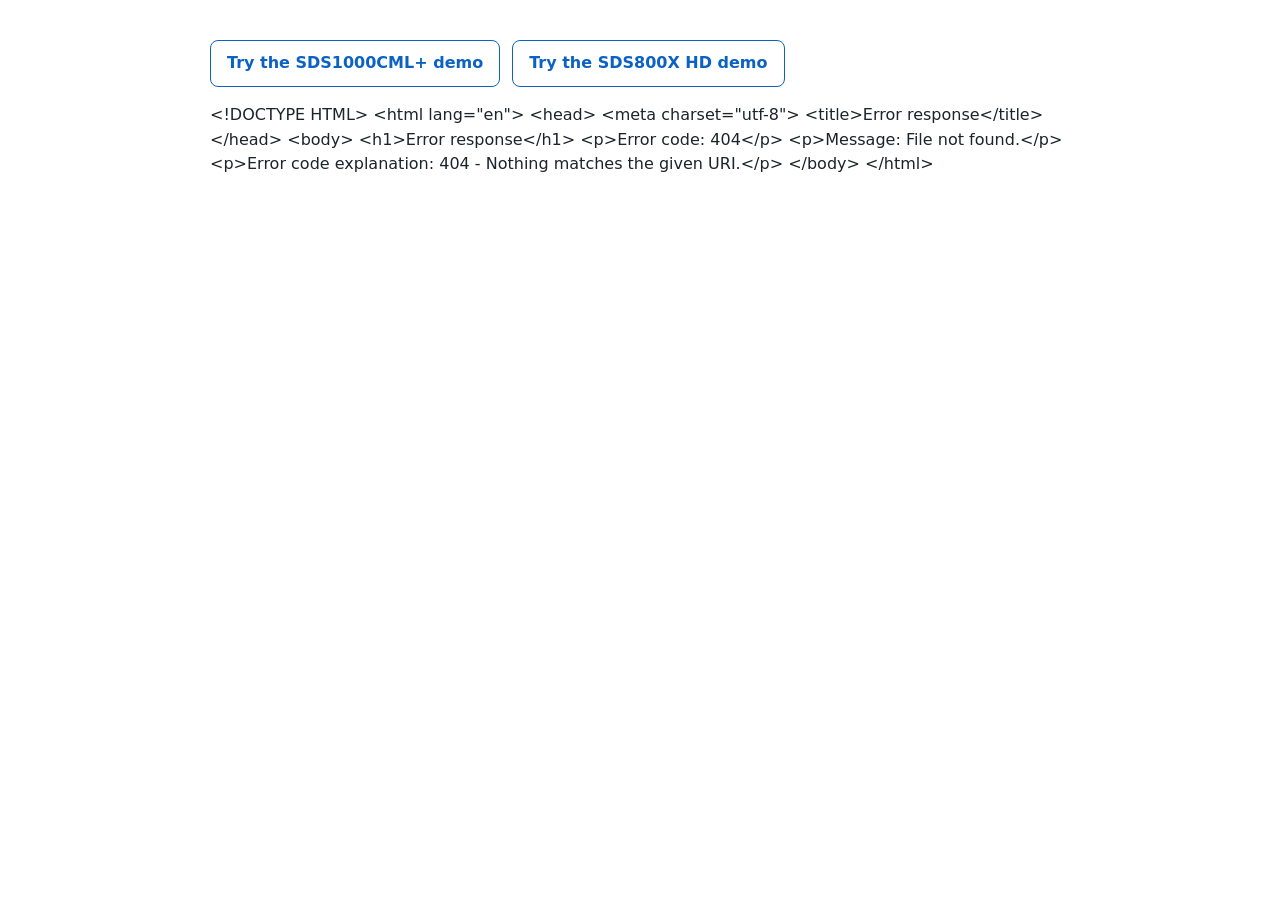
==== site/index.html @ e8819edc "Front door: a Pages site that renders the README, with a Try it section linking each scope's browser" ====
<!doctype html>
<html lang="en">
<head>
<meta charset="utf-8">
<meta name="viewport" content="width=device-width, initial-scale=1">
<title>open-dso</title>
<style>
  :root { --bg: #fff; --fg: #1d232b; --dim: #5b6672; --edge: #d9dee4; --link: #0b62c4; --code: #f3f5f7; }
  @media (prefers-color-scheme: dark) { :root { --bg: #12161b; --fg: #dfe5ec; --dim: #8d97a3; --edge: #2d353f; --link: #6cb2ff; --code: #1b2129; } }
  body { margin: 0; background: var(--bg); color: var(--fg); font: 16px/1.55 system-ui, sans-serif; }
  main { max-width: 860px; margin: 0 auto; padding: 24px 16px 64px; }
  a { color: var(--link); }
  h1 { font-size: 2em; margin: .2em 0 .4em; } h2 { margin-top: 1.6em; border-bottom: 1px solid var(--edge); padding-bottom: .2em; }
  code { background: var(--code); padding: 1px 4px; border-radius: 4px; font-size: .9em; }
  pre { background: var(--code); padding: 12px; border-radius: 6px; overflow-x: auto; } pre code { padding: 0; }
  table { border-collapse: collapse; display: block; overflow-x: auto; } th, td { border: 1px solid var(--edge); padding: 4px 8px; text-align: left; }
  .try { display: flex; gap: 12px; flex-wrap: wrap; margin: 16px 0; }
  .try a { padding: 10px 16px; border: 1px solid var(--link); border-radius: 8px; text-decoration: none; font-weight: 600; }
</style>
</head>
<body>
<main>
  <div class="try"><a href="https://labeth.github.io/open-sds1000cml/">Try the SDS1000CML+ demo</a><a href="https://labeth.github.io/open-sds800xhd/">Try the SDS800X HD demo</a></div>
  <div id="readme">Loading…</div>
</main>
<script>
// A minimal rendering of the repository's README.md (its source of text):
// headings, paragraphs, lists, tables, code, emphasis and links; links into
// the repository go to its files on GitHub.
'use strict';
const repo = 'https://github.com/labeth/open-dso/blob/main/';
const esc = (s) => s.replace(/&/g, '&amp;').replace(/</g, '&lt;').replace(/>/g, '&gt;');
const slug = (s) => s.toLowerCase().replace(/[^\w\s-]/g, '').trim().replace(/\s+/g, '-');
function inline(s) {
  const codes = [];
  s = s.replace(/`([^`]+)`/g, (_, c) => { codes.push(c); return `\u0000${codes.length - 1}\u0000`; });
  s = esc(s);
  s = s.replace(/\[([^\]]+)\]\(([^)]+)\)/g, (_, t, u) => {
    if (!/^(https?:|#|mailto:)/.test(u)) u = repo + u;
    return `<a href="${u}">${t}</a>`;
  });
  s = s.replace(/\*\*([^*]+)\*\*/g, '<strong>$1</strong>').replace(/\*([^*]+)\*/g, '<em>$1</em>');
  return s.replace(/\u0000(\d+)\u0000/g, (_, i) => `<code>${esc(codes[+i])}</code>`);
}
function render(md) {
  const lines = md.replace(/<!--[\s\S]*?-->/g, '').split('\n');
  const out = [];
  for (let i = 0; i < lines.length;) {
    const l = lines[i];
    if (/^```/.test(l)) {
      const code = [];
      for (i++; i < lines.length && !/^```/.test(lines[i]); i++) code.push(lines[i]);
      out.push(`<pre><code>${esc(code.join('\n'))}</code></pre>`); i++; continue;
    }
    const h = /^(#{1,4}) (.*)/.exec(l);
    if (h) { out.push(`<h${h[1].length} id="${slug(h[2])}">${inline(h[2])}</h${h[1].length}>`); i++; continue; }
    if (/^\|/.test(l)) {
      const rows = [];
      for (; i < lines.length && /^\|/.test(lines[i]); i++) rows.push(lines[i]);
      const cells = (r) => r.replace(/^\||\|$/g, '').split('|').map((c) => inline(c.trim()));
      out.push('<table><tr>' + cells(rows[0]).map((c) => `<th>${c}</th>`).join('') + '</tr>' +
        rows.slice(2).map((r) => '<tr>' + cells(r).map((c) => `<td>${c}</td>`).join('') + '</tr>').join('') + '</table>');
      continue;
    }
    const li = /^(\s*)(?:[-*]|\d+\.) (.*)/.exec(l);
    if (li) {
      const ordered = /^\s*\d+\./.test(l), items = [];
      for (; i < lines.length && lines[i].trim() !== ''; i++) {
        const m = /^\s*(?:[-*]|\d+\.) (.*)/.exec(lines[i]);
        if (m) items.push(m[1]); else items[items.length - 1] += ' ' + lines[i].trim();
      }
      const tag = ordered ? 'ol' : 'ul';
      out.push(`<${tag}>` + items.map((t) => `<li>${inline(t)}</li>`).join('') + `</${tag}>`);
      continue;
    }
    if (l.trim() === '') { i++; continue; }
    const para = [];
    for (; i < lines.length && lines[i].trim() !== '' && !/^(#|\||```|\s*[-*] |\s*\d+\. )/.test(lines[i]); i++) para.push(lines[i].trim());
    out.push(`<p>${inline(para.join(' '))}</p>`);
  }
  return out.join('\n');
}
fetch('README.md').then((r) => r.text()).then((md) => {
  document.getElementById('readme').innerHTML = render(md);
  if (location.hash) document.getElementById(location.hash.slice(1))?.scrollIntoView();
}).catch(() => { document.getElementById('readme').textContent = 'The README could not be loaded.'; });
</script>
</body>
</html>
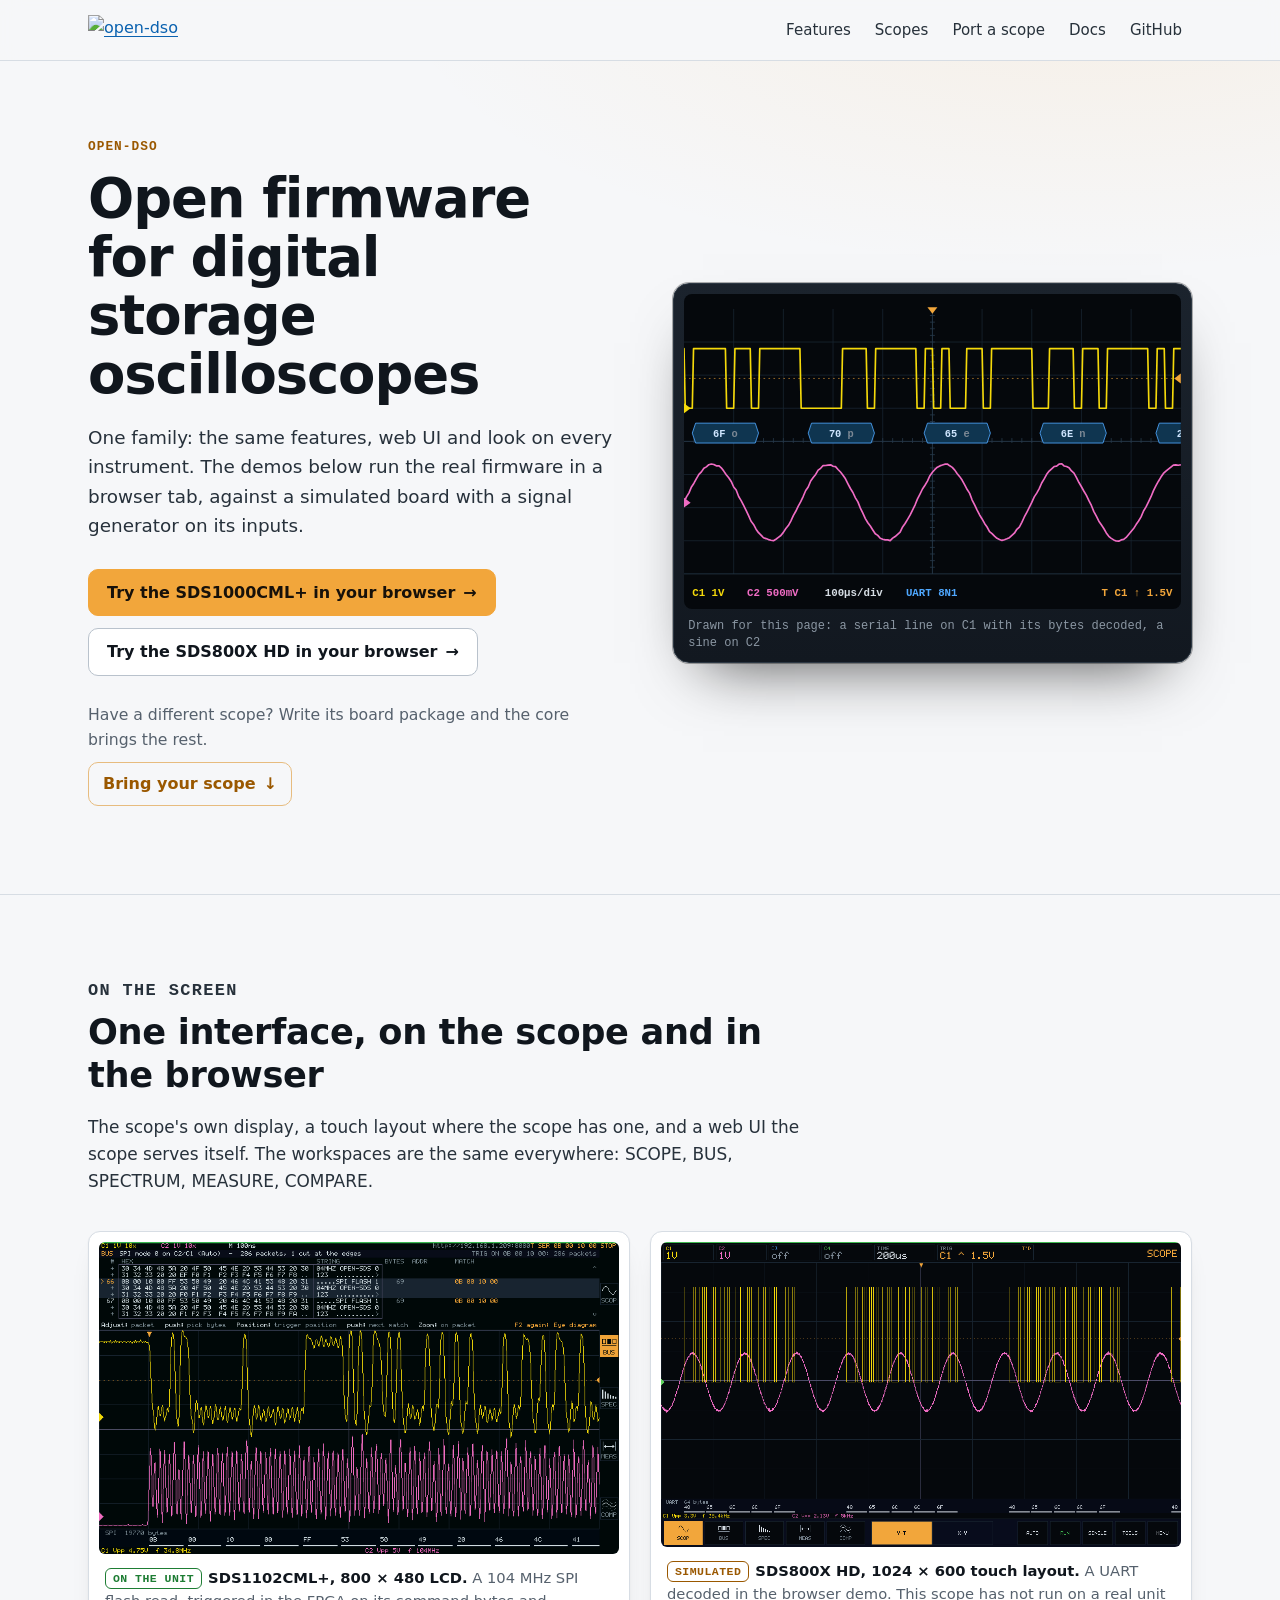
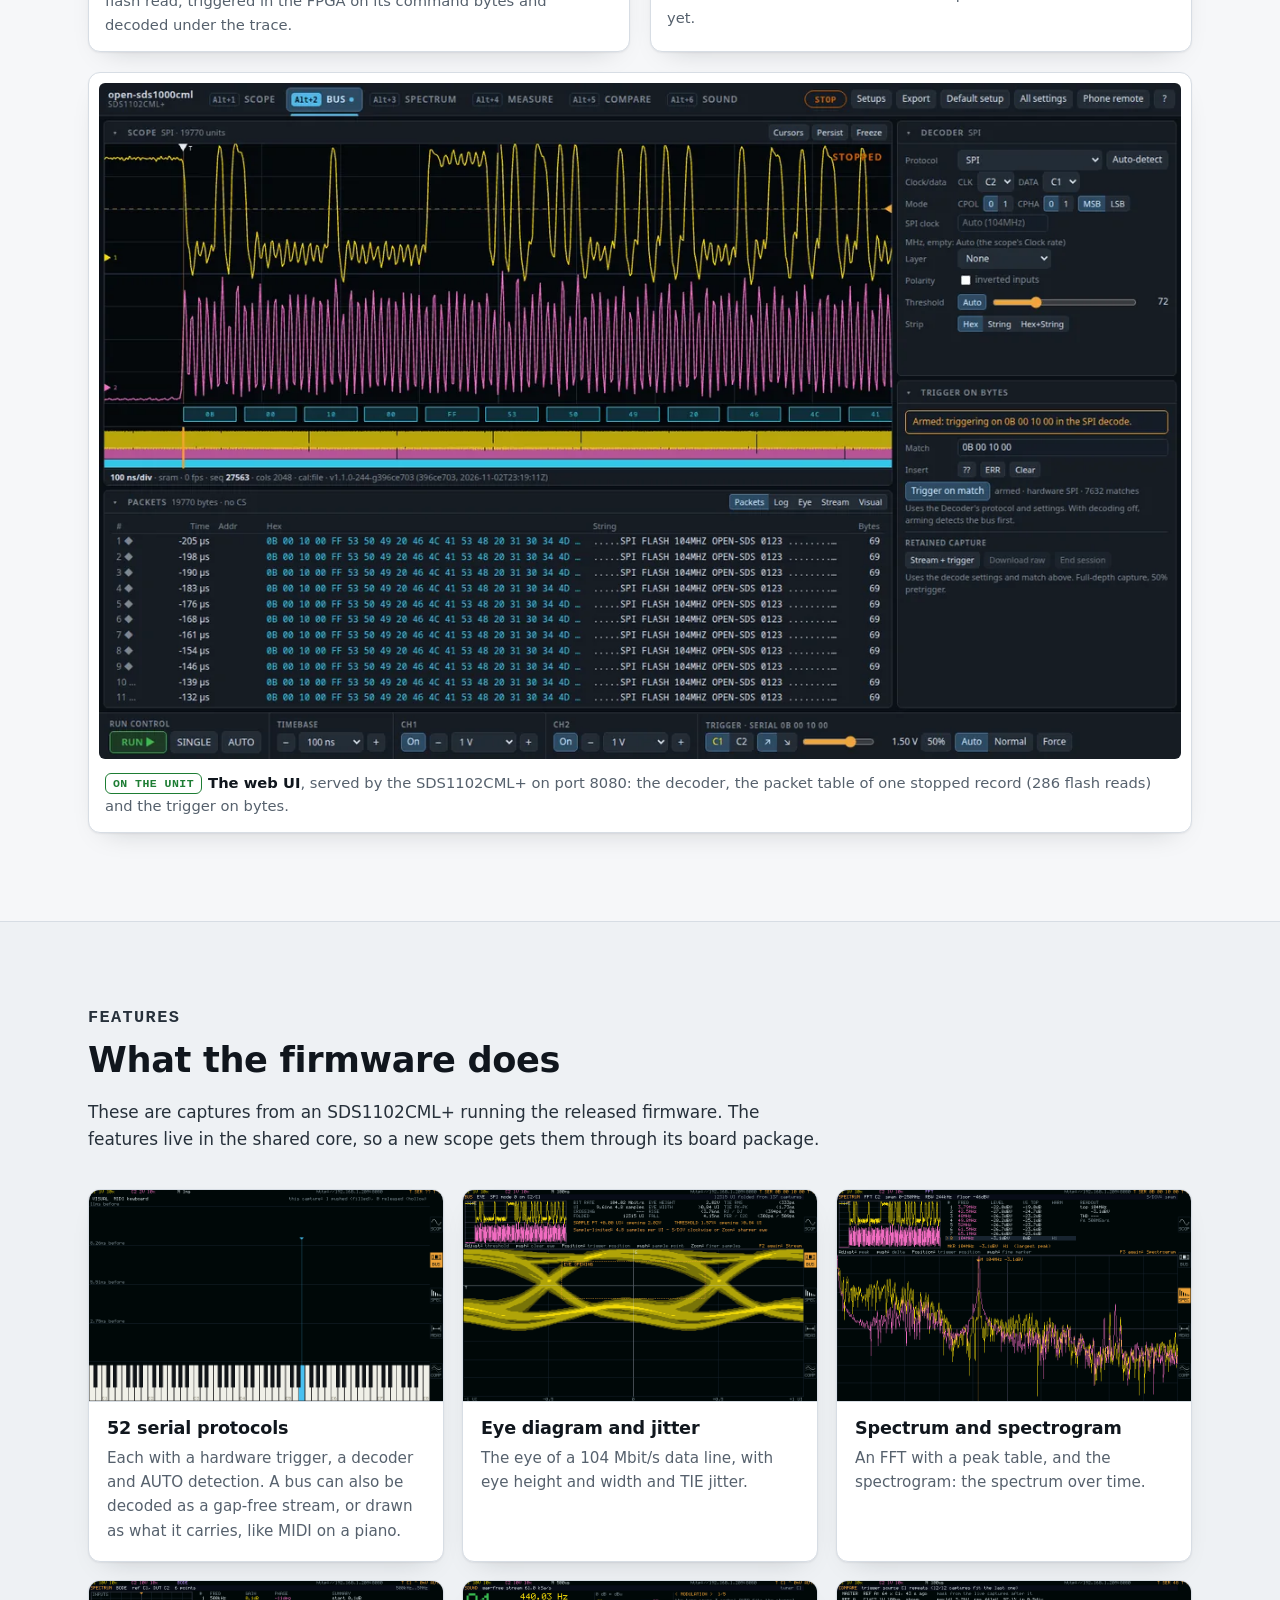
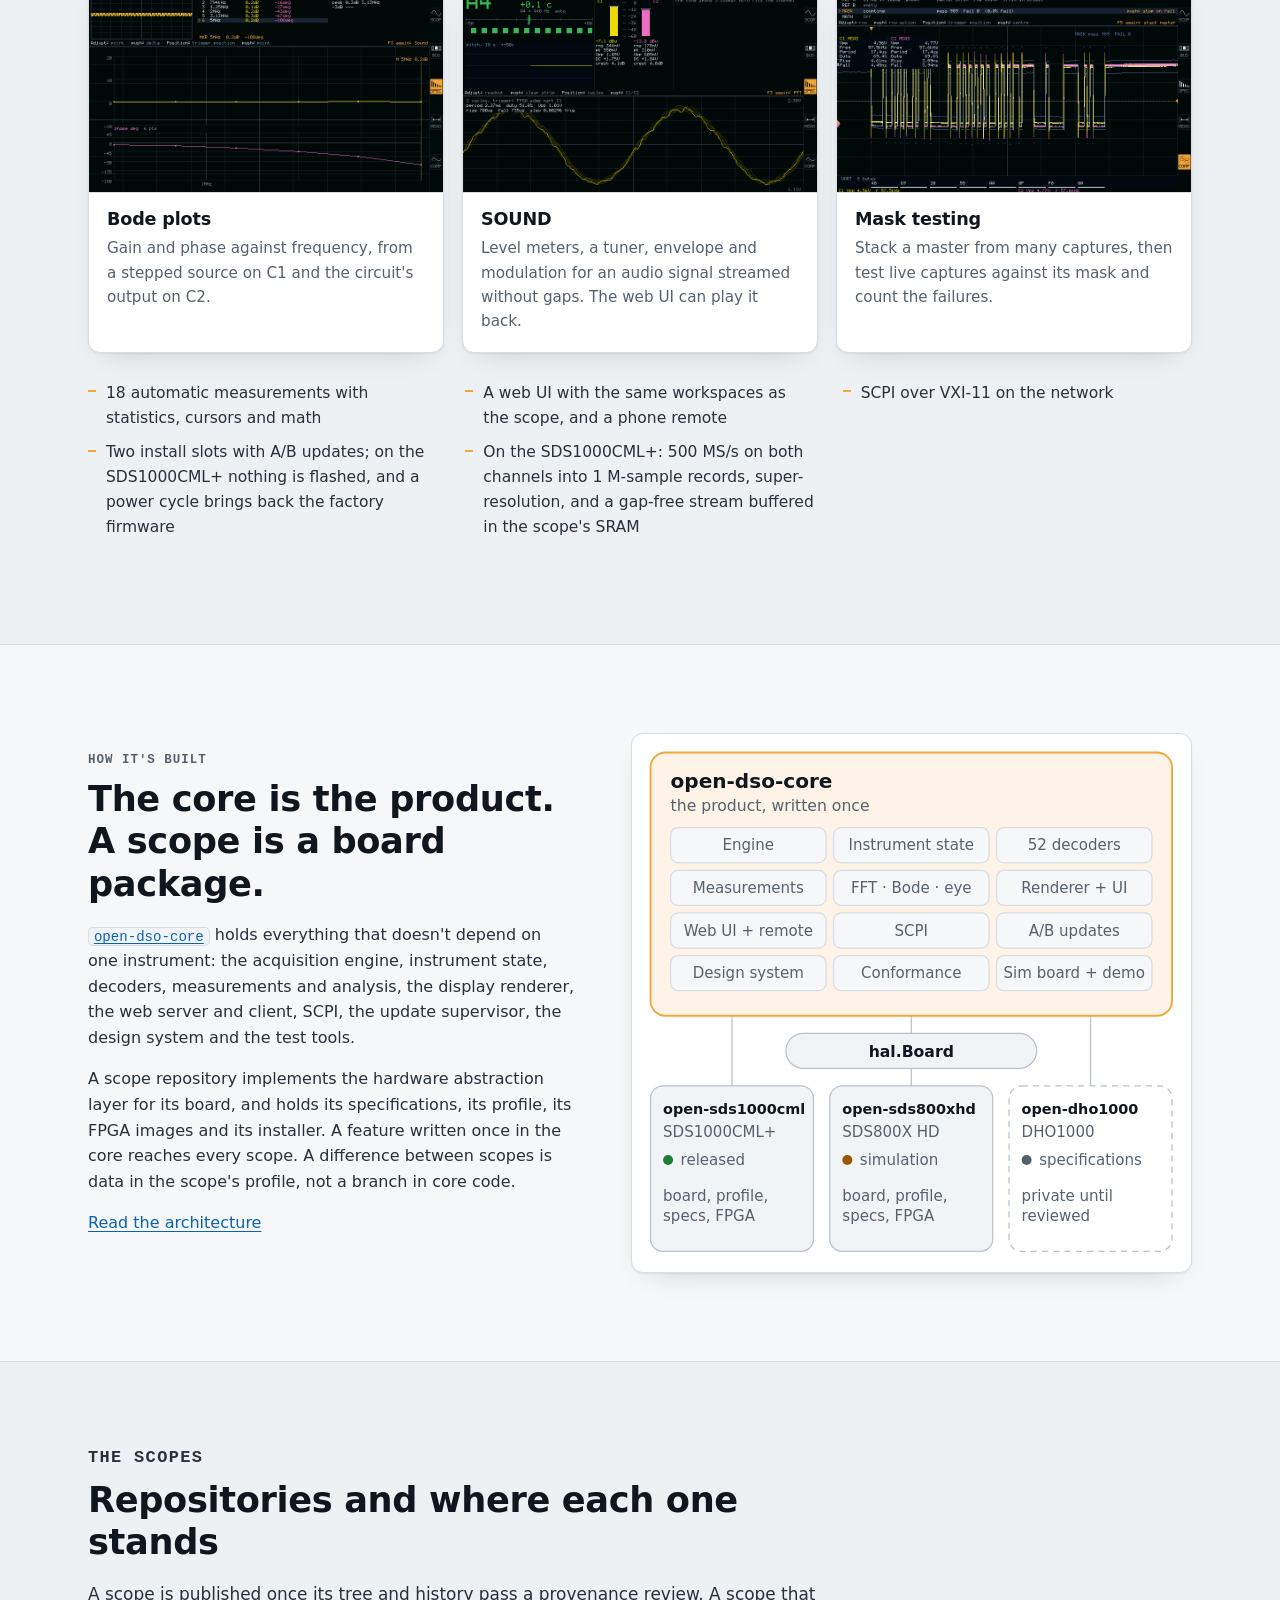
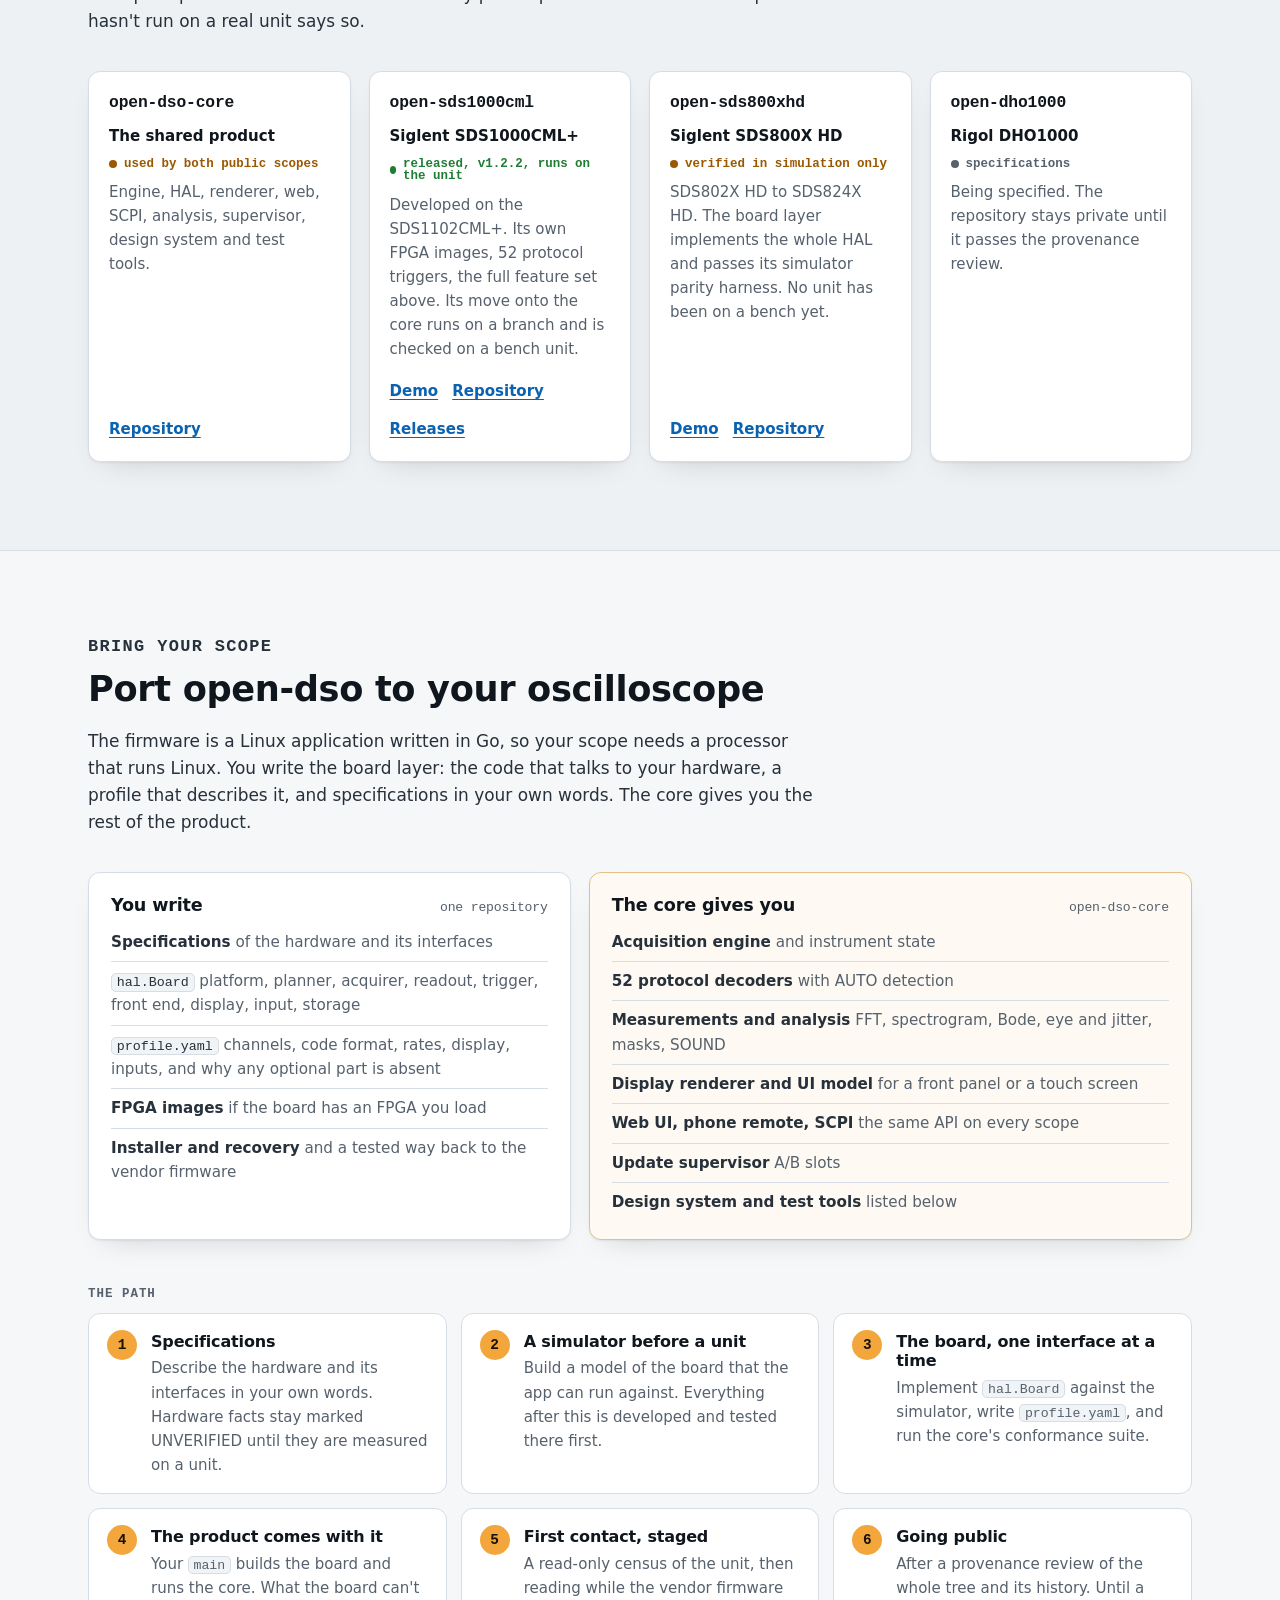
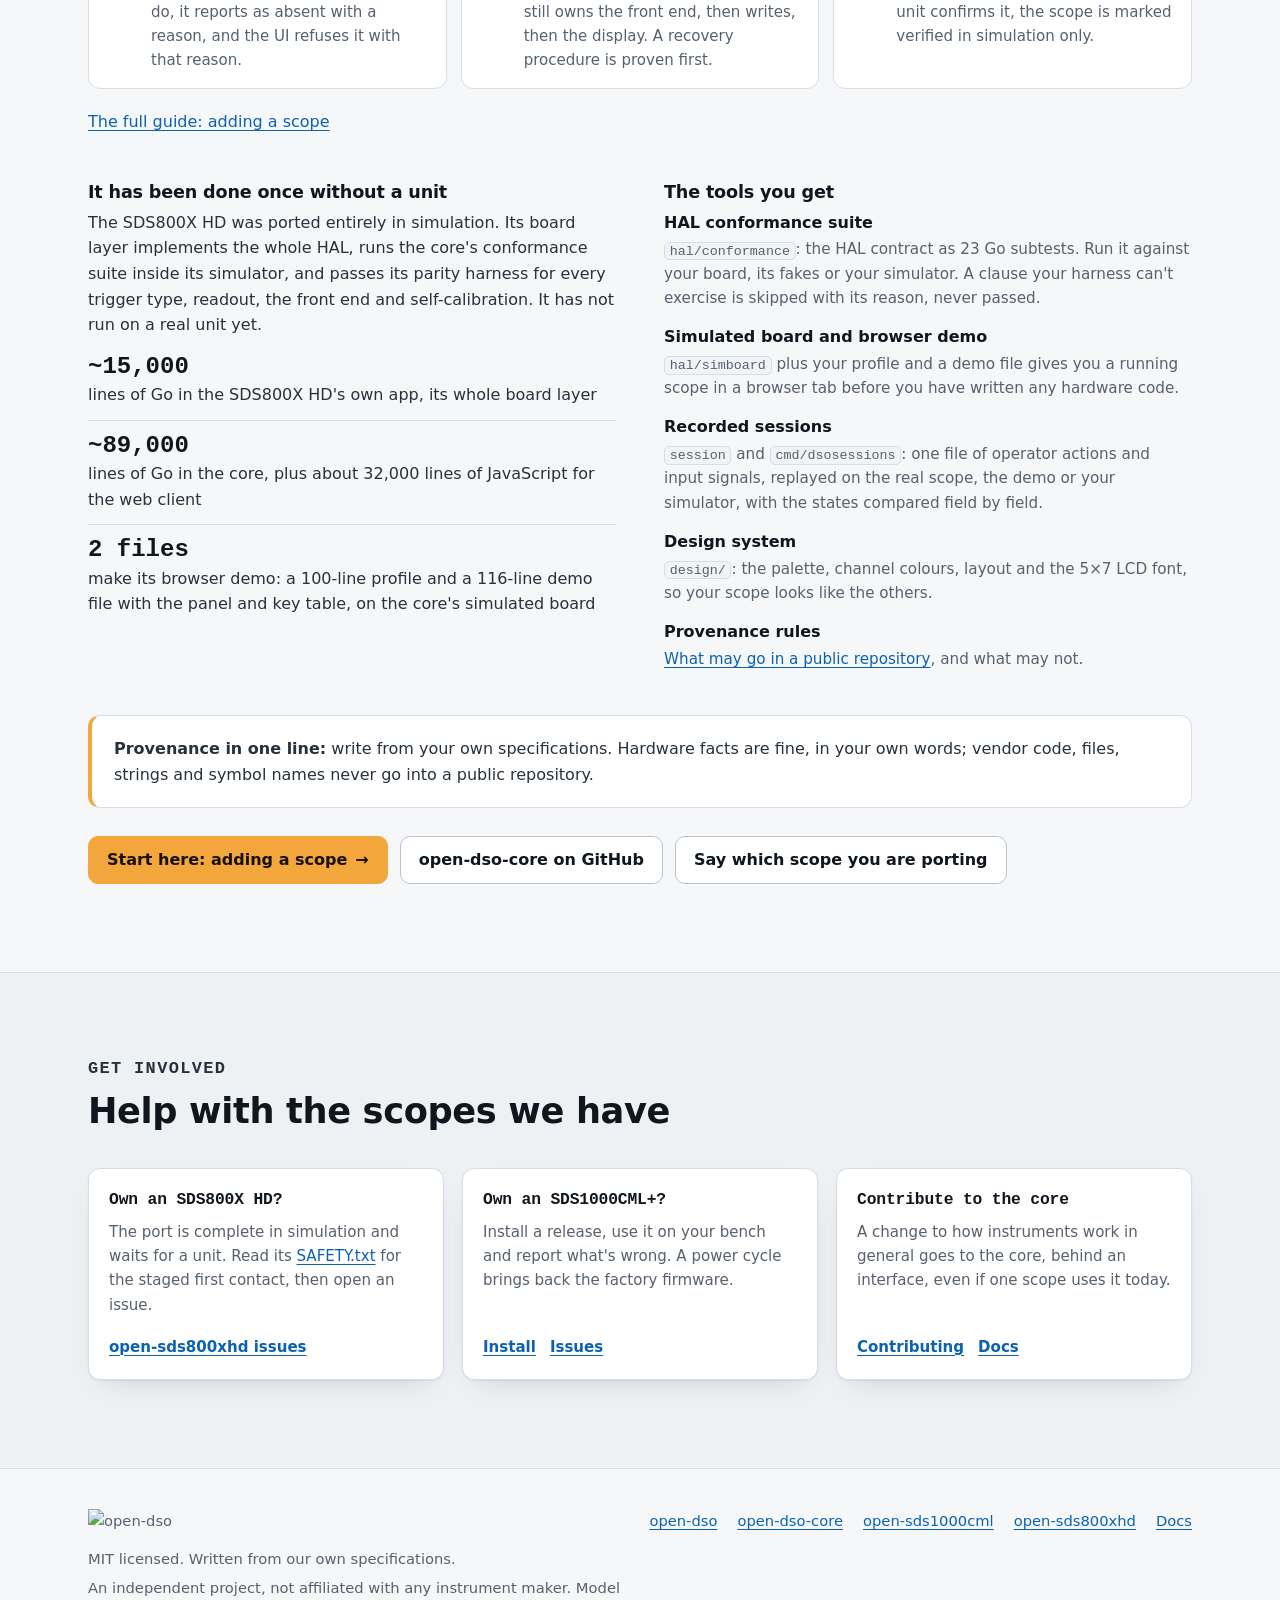
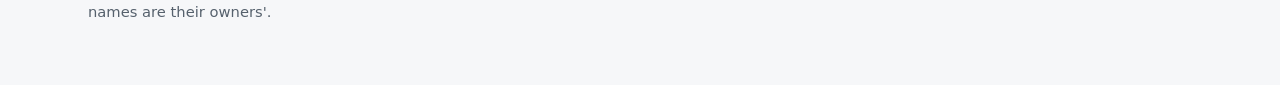
==== commit 527ef747: "Front door: a landing page (screens, features, how it's built, the scopes, bringing your own scope) " ====
--- a/site/index.html
+++ b/site/index.html
@@ -3,87 +3,413 @@
 <head>
 <meta charset="utf-8">
 <meta name="viewport" content="width=device-width, initial-scale=1">
-<title>open-dso</title>
-<style>
-  :root { --bg: #fff; --fg: #1d232b; --dim: #5b6672; --edge: #d9dee4; --link: #0b62c4; --code: #f3f5f7; }
-  @media (prefers-color-scheme: dark) { :root { --bg: #12161b; --fg: #dfe5ec; --dim: #8d97a3; --edge: #2d353f; --link: #6cb2ff; --code: #1b2129; } }
-  body { margin: 0; background: var(--bg); color: var(--fg); font: 16px/1.55 system-ui, sans-serif; }
-  main { max-width: 860px; margin: 0 auto; padding: 24px 16px 64px; }
-  a { color: var(--link); }
-  h1 { font-size: 2em; margin: .2em 0 .4em; } h2 { margin-top: 1.6em; border-bottom: 1px solid var(--edge); padding-bottom: .2em; }
-  code { background: var(--code); padding: 1px 4px; border-radius: 4px; font-size: .9em; }
-  pre { background: var(--code); padding: 12px; border-radius: 6px; overflow-x: auto; } pre code { padding: 0; }
-  table { border-collapse: collapse; display: block; overflow-x: auto; } th, td { border: 1px solid var(--edge); padding: 4px 8px; text-align: left; }
-  .try { display: flex; gap: 12px; flex-wrap: wrap; margin: 16px 0; }
-  .try a { padding: 10px 16px; border: 1px solid var(--link); border-radius: 8px; text-decoration: none; font-weight: 600; }
-</style>
+<title>open-dso: open firmware for oscilloscopes</title>
+<meta name="description" content="Open firmware for digital storage oscilloscopes, one family: the same features, web UI and look on every instrument. Try it in your browser.">
+<meta name="color-scheme" content="dark light">
+<meta name="theme-color" content="#0b0f14" media="(prefers-color-scheme: dark)">
+<meta name="theme-color" content="#f6f7f9" media="(prefers-color-scheme: light)">
+<link rel="canonical" href="https://labeth.github.io/open-dso/">
+<link rel="icon" href="img/favicon.svg" type="image/svg+xml">
+<link rel="icon" href="img/favicon-32.png" type="image/png" sizes="32x32">
+<link rel="apple-touch-icon" href="img/icon-180.png">
+<meta property="og:type" content="website">
+<meta property="og:site_name" content="open-dso">
+<meta property="og:title" content="open-dso: open firmware for oscilloscopes">
+<meta property="og:description" content="One family: the same features, web UI and look on every instrument. Try the firmware in your browser.">
+<meta property="og:url" content="https://labeth.github.io/open-dso/">
+<meta property="og:image" content="https://labeth.github.io/open-dso/img/og.png">
+<meta property="og:image:width" content="1200">
+<meta property="og:image:height" content="630">
+<meta property="og:image:alt" content="The open-dso logo, a square pulse on a scope screen, and the line: open firmware for digital storage oscilloscopes">
+<meta name="twitter:card" content="summary_large_image">
+<link rel="stylesheet" href="site.css">
 </head>
 <body>
-<main>
-  <div class="try"><a href="https://labeth.github.io/open-sds1000cml/">Try the SDS1000CML+ demo</a><a href="https://labeth.github.io/open-sds800xhd/">Try the SDS800X HD demo</a></div>
-  <div id="readme">Loading…</div>
+<a class="skip" href="#main">Skip to content</a>
+<header class="top">
+  <div class="wrap">
+    <a class="brand" href="./" aria-label="open-dso home">
+      <img class="d" src="img/lockup-dark.svg" alt="open-dso" width="330" height="64">
+      <img class="l" src="img/lockup-light.svg" alt="open-dso" width="330" height="64">
+    </a>
+    <nav class="nav" aria-label="Sections">
+      <a class="hide-s" href="#features">Features</a>
+      <a class="hide-s" href="#scopes">Scopes</a>
+      <a href="#port">Port a scope</a>
+      <a href="docs.html">Docs</a>
+      <a class="hide-xs" href="https://github.com/labeth/open-dso">GitHub</a>
+    </nav>
+  </div>
+</header>
+
+<main id="main">
+<section class="hero">
+  <div class="wrap">
+    <div>
+      <p class="eyebrow">open-dso</p>
+      <h1>Open firmware for digital storage oscilloscopes</h1>
+      <p class="lead">One family: the same features, web UI and look on every instrument. The demos below run
+        the real firmware in a browser tab, against a simulated board with a signal generator on its inputs.</p>
+      <div class="ctas">
+        <a class="btn primary" href="https://labeth.github.io/open-sds1000cml/">Try the SDS1000CML+ in your browser <span class="arr" aria-hidden="true">→</span></a>
+        <a class="btn" href="https://labeth.github.io/open-sds800xhd/">Try the SDS800X HD in your browser <span class="arr" aria-hidden="true">→</span></a>
+      </div>
+      <p class="porter">Have a different scope? Write its board package and the core brings the rest.</p>
+      <a class="btn ghost" href="#port">Bring your scope <span class="arr" aria-hidden="true">↓</span></a>
+    </div>
+    <figure class="scope">
+<svg viewBox="0 0 600 380" role="img" aria-labelledby="scope-t">
+<title id="scope-t">An oscilloscope screen: a serial line on channel 1 with its bytes decoded as the text open-dso, and a sine wave on channel 2</title>
+<defs><clipPath id="plot"><rect x="0" y="18" width="600" height="320"/></clipPath></defs>
+<path d="M60 18V338M120 18V338M180 18V338M240 18V338M300 18V338M360 18V338M420 18V338M480 18V338M540 18V338M0 58H600M0 98H600M0 138H600M0 178H600M0 218H600M0 258H600M0 298H600" stroke="#182430" stroke-width="1"/>
+<path d="M0 178H600M300 18V338" stroke="#26384a" stroke-width="1"/>
+<path d="M12 174v6M24 174v6M36 174v6M48 174v6M60 174v6M72 174v6M84 174v6M96 174v6M108 174v6M120 174v6M132 174v6M144 174v6M156 174v6M168 174v6M180 174v6M192 174v6M204 174v6M216 174v6M228 174v6M240 174v6M252 174v6M264 174v6M276 174v6M288 174v6M300 174v6M312 174v6M324 174v6M336 174v6M348 174v6M360 174v6M372 174v6M384 174v6M396 174v6M408 174v6M420 174v6M432 174v6M444 174v6M456 174v6M468 174v6M480 174v6M492 174v6M504 174v6M516 174v6M528 174v6M540 174v6M552 174v6M564 174v6M576 174v6M588 174v6M297 26h6M297 34h6M297 42h6M297 50h6M297 58h6M297 66h6M297 74h6M297 82h6M297 90h6M297 98h6M297 106h6M297 114h6M297 122h6M297 130h6M297 138h6M297 146h6M297 154h6M297 162h6M297 170h6M297 178h6M297 186h6M297 194h6M297 202h6M297 210h6M297 218h6M297 226h6M297 234h6M297 242h6M297 250h6M297 258h6M297 266h6M297 274h6M297 282h6M297 290h6M297 298h6M297 306h6M297 314h6M297 322h6M297 330h6" stroke="#26384a" stroke-width="1"/>
+<path d="M0 102H600" stroke="#f2a63b" stroke-width="1" stroke-dasharray="2 4" opacity=".7"/>
+<g clip-path="url(#plot)"><g class="roll" style="--shift:-1260px;--dur:21s">
+<path d="M-40 66H0L1.5 138H10L11.5 66H50L51.5 138H60L61.5 66H80L81.5 138H90L91.5 66H140H140L141.5 138H190L191.5 66H220L221.5 138H230L231.5 66H280H280L281.5 138H290L291.5 66H300L301.5 138H310L311.5 66H320L321.5 138H340L341.5 66H360L361.5 138H370L371.5 66H420H420L421.5 138H440L441.5 66H470L471.5 138H480L481.5 66H500L501.5 138H510L511.5 66H560H560L561.5 138H570L571.5 66H580L581.5 138H590L591.5 66H610L611.5 138H620L621.5 66H630L631.5 138H650L651.5 66H700H700L701.5 138H730L731.5 66H740L741.5 138H760L761.5 66H780L781.5 138H790L791.5 66H840H840L841.5 138H850L851.5 66H870L871.5 138H890L891.5 66H920L921.5 138H930L931.5 66H980H980L981.5 138H990L991.5 66H1030L1031.5 138H1040L1041.5 66H1060L1061.5 138H1070L1071.5 66H1120H1120L1121.5 138H1180L1181.5 66H1190L1191.5 138H1210L1211.5 66H1260H1260L1261.5 138H1270L1271.5 66H1310L1311.5 138H1320L1321.5 66H1340L1341.5 138H1350L1351.5 66H1400H1400L1401.5 138H1450L1451.5 66H1480L1481.5 138H1490L1491.5 66H1540H1540L1541.5 138H1550L1551.5 66H1560L1561.5 138H1570L1571.5 66H1580L1581.5 138H1600L1601.5 66H1620L1621.5 138H1630L1631.5 66H1680H1680L1681.5 138H1700L1701.5 66H1730L1731.5 138H1740L1741.5 66H1760L1761.5 138H1770L1771.5 66H1820H1820L1821.5 138H1830L1831.5 66H1840L1841.5 138H1850L1851.5 66H1870L1871.5 138H1880L1881.5 66H1890L1891.5 138H1910L1911.5 66H1960H1960L1961.5 138H1990L1991.5 66H2000L2001.5 138H2020L2021.5 66H2040L2041.5 138H2050L2051.5 66H2100H2100L2101.5 138H2110L2111.5 66H2130L2131.5 138H2150L2151.5 66H2180L2181.5 138H2190L2191.5 66H2240H2240L2241.5 138H2250L2251.5 66H2290L2291.5 138H2300L2301.5 66H2320L2321.5 138H2330L2331.5 66H2380H2380L2381.5 138H2440L2441.5 66H2450L2451.5 138H2470L2471.5 66H2520" fill="none" stroke="#f5d90a" stroke-width="2" stroke-linejoin="round"/>
+<g fill="#0f3550" stroke="#4fa8ff" stroke-width="1"><path d="M14 156H86L90 168L86 180H14L10 168Z"/><path d="M154 156H226L230 168L226 180H154L150 168Z"/><path d="M294 156H366L370 168L366 180H294L290 168Z"/><path d="M434 156H506L510 168L506 180H434L430 168Z"/><path d="M574 156H646L650 168L646 180H574L570 168Z"/><path d="M714 156H786L790 168L786 180H714L710 168Z"/><path d="M854 156H926L930 168L926 180H854L850 168Z"/><path d="M994 156H1066L1070 168L1066 180H994L990 168Z"/><path d="M1134 156H1206L1210 168L1206 180H1134L1130 168Z"/><path d="M1274 156H1346L1350 168L1346 180H1274L1270 168Z"/><path d="M1414 156H1486L1490 168L1486 180H1414L1410 168Z"/><path d="M1554 156H1626L1630 168L1626 180H1554L1550 168Z"/><path d="M1694 156H1766L1770 168L1766 180H1694L1690 168Z"/><path d="M1834 156H1906L1910 168L1906 180H1834L1830 168Z"/><path d="M1974 156H2046L2050 168L2046 180H1974L1970 168Z"/><path d="M2114 156H2186L2190 168L2186 180H2114L2110 168Z"/><path d="M2254 156H2326L2330 168L2326 180H2254L2250 168Z"/><path d="M2394 156H2466L2470 168L2466 180H2394L2390 168Z"/></g>
+<g fill="#cfe6ff" font-family="ui-monospace,Menlo,Consolas,monospace" font-size="12.5" font-weight="600" text-anchor="middle"><text x="50.0" y="172.5">6F <tspan fill="#7c8894">o</tspan></text><text x="190.0" y="172.5">70 <tspan fill="#7c8894">p</tspan></text><text x="330.0" y="172.5">65 <tspan fill="#7c8894">e</tspan></text><text x="470.0" y="172.5">6E <tspan fill="#7c8894">n</tspan></text><text x="610.0" y="172.5">2D <tspan fill="#7c8894">-</tspan></text><text x="750.0" y="172.5">64 <tspan fill="#7c8894">d</tspan></text><text x="890.0" y="172.5">73 <tspan fill="#7c8894">s</tspan></text><text x="1030.0" y="172.5">6F <tspan fill="#7c8894">o</tspan></text><text x="1170.0" y="172.5">20 <tspan fill="#7c8894">·</tspan></text><text x="1310.0" y="172.5">6F <tspan fill="#7c8894">o</tspan></text><text x="1450.0" y="172.5">70 <tspan fill="#7c8894">p</tspan></text><text x="1590.0" y="172.5">65 <tspan fill="#7c8894">e</tspan></text><text x="1730.0" y="172.5">6E <tspan fill="#7c8894">n</tspan></text><text x="1870.0" y="172.5">2D <tspan fill="#7c8894">-</tspan></text><text x="2010.0" y="172.5">64 <tspan fill="#7c8894">d</tspan></text><text x="2150.0" y="172.5">73 <tspan fill="#7c8894">s</tspan></text><text x="2290.0" y="172.5">6F <tspan fill="#7c8894">o</tspan></text><text x="2430.0" y="172.5">20 <tspan fill="#7c8894">·</tspan></text></g>
+<path d="M0 251.6L3 245.1L6 240.1L9 233.0L12 228.5L15 223.0L18 217.8L21 214.8L24 210.5L27 208.8L30 206.2L33 205.3L36 205.9L39 207.5L42 207.4L45 209.9L48 213.9L51 218.3L54 221.9L57 226.4L60 233.1L63 236.8L66 244.6L69 249.5L72 255.3L75 261.4L78 267.7L81 274.5L84 278.3L87 284.0L90 288.3L93 291.2L96 294.4L99 295.4L102 296.6L105 297.4L108 298.0L111 296.2L114 293.9L117 291.7L120 287.9L123 283.3L126 279.7L129 274.2L132 267.6L135 262.4L138 256.2L141 250.8L144 244.3L147 237.3L150 233.1L153 225.8L156 221.6L159 217.9L162 212.8L165 210.5L168 207.2L171 207.1L174 206.6L177 206.3L180 208.0L183 208.5L186 211.9L189 215.0L192 218.9L195 223.2L198 229.2L201 234.9L204 239.7L207 246.2L210 251.0L213 258.6L216 264.6L219 271.2L222 276.3L225 280.2L228 285.0L231 289.6L234 291.5L237 295.0L240 296.1L243 297.0L246 297.0L249 297.9L252 294.9L255 292.9L258 290.2L261 287.5L264 281.3L267 277.2L270 272.1L273 267.1L276 260.9L279 254.9L282 247.4L285 241.6L288 235.5L291 231.0L294 226.0L297 219.4L300 215.3L303 211.9L306 209.1L309 207.6L312 206.6L315 205.5L318 205.3L321 207.5L324 209.4L327 212.7L330 217.0L333 220.6L336 225.0L339 230.5L342 236.2L345 240.8L348 248.8L351 254.7L354 261.0L357 266.9L360 271.7L363 277.1L366 281.4L369 286.9L372 289.4L375 292.5L378 295.1L381 296.5L384 297.6L387 296.8L390 295.7L393 294.3L396 291.6L399 288.9L402 284.2L405 281.5L408 275.8L411 269.3L414 263.7L417 257.8L420 251.7L423 245.0L426 240.5L429 235.0L432 228.3L435 223.3L438 217.8L441 213.9L444 211.1L447 208.4L450 207.9L453 205.4L456 205.0L459 207.7L462 208.3L465 209.8L468 213.7L471 216.3L474 221.8L477 227.7L480 232.8L483 238.2L486 243.3L489 249.6L492 255.4L495 262.8L498 268.2L501 274.4L504 278.7L507 283.2L510 288.6L513 292.6L516 295.1L519 297.0L522 298.3L525 298.5L528 297.0L531 296.4L534 294.0L537 290.5L540 286.9L543 283.3L546 278.5L549 274.2L552 269.2L555 262.1L558 257.1L561 251.0L564 244.8L567 237.5L570 231.4L573 226.1L576 221.1L579 216.7L582 213.9L585 211.4L588 209.0L591 206.7L594 206.4L597 206.8L600 206.2L603 209.3L606 212.4L609 215.4L612 219.3L615 223.3L618 227.7L621 234.6L624 239.4L627 246.5L630 253.0L633 257.9L636 264.0L639 271.1L642 276.1L645 280.0L648 284.4L651 288.4L654 293.4L657 295.7L660 296.1L663 298.5L666 299.0L669 297.6L672 295.4L675 293.6L678 289.6L681 285.6L684 283.3L687 277.7L690 272.0L693 267.2L696 260.1L699 254.9L702 248.6L705 241.1L708 235.3L711 229.7L714 224.4L717 220.4L720 215.5L723 212.3L726 208.9L729 208.6L732 206.1L735 205.9L738 206.6L741 208.5L744 209.5L747 213.4L750 216.0L753 220.3L756 225.0L759 229.1L762 235.7L765 241.1L768 246.8L771 254.7L774 259.5L777 266.2L780 272.5L783 277.5L786 281.9L789 286.7L792 290.5L795 294.1L798 294.9L801 297.4L804 297.4L807 297.3L810 297.4L813 295.1L816 292.6L819 289.8L822 286.2L825 280.6L828 275.8L831 270.1L834 264.3L837 258.6L840 251.9L843 245.9L846 239.7L849 234.9L852 228.8L855 224.1L858 219.7L861 214.3L864 211.6L867 209.9L870 207.9L873 205.4L876 205.2L879 206.6L882 207.3L885 210.0L888 212.7L891 217.7L894 222.4L897 227.5L900 231.3L903 238.3L906 244.1L909 249.2L912 257.0L915 263.3L918 267.5L921 274.8L924 278.8L927 283.8L930 289.0L933 292.2L936 293.6L939 296.2L942 297.6L945 297.6L948 296.9L951 295.9L954 294.8L957 290.4L960 288.1L963 283.7L966 278.0L969 273.4L972 268.4L975 262.3L978 255.2L981 251.0L984 244.4L987 238.8L990 231.2L993 226.1L996 220.7L999 218.0L1002 213.1L1005 209.7L1008 208.1L1011 207.6L1014 206.7L1017 205.7L1020 206.4L1023 209.9L1026 211.6L1029 215.2L1032 217.8L1035 222.3L1038 228.8L1041 233.8L1044 238.8L1047 246.8L1050 252.3L1053 258.8L1056 263.3L1059 270.9L1062 274.6L1065 281.5L1068 285.1L1071 288.9L1074 292.6L1077 296.0L1080 296.3L1083 297.0L1086 298.0L1089 296.7L1092 294.9L1095 292.7L1098 289.4L1101 286.0L1104 281.9L1107 276.9L1110 272.5L1113 265.8L1116 260.2L1119 253.4L1122 247.5L1125 240.7L1128 235.3L1131 229.1L1134 225.5L1137 220.3L1140 215.4L1143 212.5L1146 210.7L1149 206.8L1152 207.1L1155 205.9L1158 206.4L1161 208.4L1164 209.5L1167 212.5L1170 216.4L1173 221.3L1176 224.6L1179 230.9L1182 236.3L1185 242.1L1188 247.7L1191 253.7L1194 259.2L1197 265.4L1200 271.0L1203 277.9L1206 281.7L1209 285.9L1212 289.5L1215 294.2L1218 296.6L1221 297.6L1224 297.5L1227 297.2L1230 296.4L1233 295.0L1236 291.8L1239 289.1L1242 284.7L1245 281.7L1248 276.6L1251 270.2L1254 263.7L1257 259.2L1260 251.6L1263 245.5L1266 238.7L1269 233.7L1272 228.4L1275 223.3L1278 218.1L1281 214.8L1284 210.4L1287 208.4L1290 206.3L1293 206.0L1296 205.0L1299 205.7L1302 207.8L1305 210.0L1308 213.8L1311 217.4L1314 222.3L1317 227.0L1320 232.5L1323 238.6L1326 243.5L1329 249.6L1332 257.2L1335 261.5L1338 268.7L1341 274.1L1344 278.0L1347 284.5L1350 288.8L1353 291.8L1356 294.8L1359 297.0L1362 296.8L1365 298.1L1368 297.6L1371 297.1L1374 295.0L1377 292.2L1380 288.1L1383 284.7L1386 279.4L1389 274.2L1392 267.6L1395 261.2L1398 255.3L1401 249.6L1404 242.9L1407 238.5L1410 232.2L1413 226.9L1416 222.0L1419 217.8L1422 213.6L1425 209.5L1428 208.9L1431 207.3L1434 206.1L1437 206.3L1440 207.5L1443 208.0L1446 212.0L1449 214.2L1452 217.8L1455 222.8L1458 228.9L1461 233.3L1464 240.3L1467 246.9L1470 252.0L1473 257.9L1476 264.2L1479 270.5L1482 276.2L1485 280.9L1488 285.6L1491 288.3L1494 291.7L1497 294.5L1500 297.4L1503 297.4L1506 298.1L1509 296.2L1512 294.8L1515 292.9L1518 290.8L1521 287.1L1524 282.7L1527 276.9L1530 272.0L1533 266.1L1536 260.1L1539 253.2L1542 248.7L1545 241.1L1548 236.9L1551 231.2L1554 223.9L1557 220.1L1560 216.7L1563 213.5L1566 209.6L1569 207.1L1572 205.8L1575 207.0L1578 205.8L1581 207.8L1584 208.9L1587 212.6L1590 217.0L1593 219.4L1596 225.7L1599 230.2L1602 236.7L1605 242.2L1608 247.3L1611 254.9L1614 260.2L1617 265.2L1620 270.9L1623 277.3L1626 282.2L1629 286.2L1632 289.6L1635 293.1L1638 295.3L1641 298.0L1644 296.9L1647 298.4L1650 297.6L1653 294.2L1656 293.4L1659 289.7L1662 286.1L1665 280.2L1668 275.3L1671 269.8L1674 265.3L1677 258.4L1680 251.7L1683 245.7L1686 239.3L1689 232.9L1692 227.5L1695 224.1L1698 218.3L1701 215.7L1704 210.9L1707 208.4L1710 207.2L1713 205.5L1716 205.8L1719 207.7L1722 209.1L1725 211.2L1728 213.9L1731 218.3L1734 222.7L1737 226.8L1740 232.5L1743 236.8L1746 244.3L1749 249.8L1752 256.7L1755 262.6L1758 267.7L1761 272.8L1764 280.0L1767 283.0L1770 287.9L1773 291.1L1776 293.9L1779 296.9L1782 298.6L1785 297.5L1788 297.9L1791 295.9L1794 294.4L1797 291.3L1800 287.2L1803 283.0L1806 278.4L1809 274.7L1812 268.2L1815 261.6L1818 257.0L1821 251.0L1824 243.7L1827 237.0L1830 231.4L1833 225.8L1836 221.4L1839 216.5L1842 213.0L1845 210.0L1848 208.4L1851 207.6L1854 206.6L1857 206.0L1860 207.0L1863 209.0L1866 211.2L1869 214.4L1872 217.8L1875 222.8L1878 229.4L1881 233.1L1884 239.8L1887 246.1L1890 252.8L1893 257.5L1896 263.7L1899 269.5L1902 275.4L1905 280.6L1908 286.2L1911 290.0L1914 293.3L1917 294.0L1920 295.8L1923 298.3L1926 298.8L1929 297.2L1932 295.9L1935 292.3L1938 290.2L1941 287.6L1944 283.0L1947 278.1L1950 273.0L1953 265.7L1956 259.4L1959 253.3L1962 247.9L1965 242.2L1968 236.8L1971 230.7L1974 225.3L1977 220.8L1980 215.9L1983 212.6L1986 208.7L1989 208.3L1992 205.8L1995 206.9L1998 206.7L2001 207.2L2004 208.9L2007 212.0L2010 216.3L2013 220.6L2016 224.1L2019 229.3L2022 235.9L2025 241.9L2028 247.6L2031 253.5L2034 260.4L2037 265.1L2040 271.5L2043 277.3L2046 283.3L2049 287.0L2052 291.2L2055 293.4L2058 295.2L2061 296.7L2064 299.0L2067 298.3L2070 296.4L2073 294.0L2076 292.5L2079 289.6L2082 285.1L2085 280.1L2088 276.0L2091 271.0L2094 263.6L2097 257.1L2100 251.6L2103 245.7L2106 240.2L2109 233.3L2112 229.1L2115 223.8L2118 218.8L2121 214.1L2124 212.5L2127 208.5L2130 207.9L2133 205.6L2136 205.4L2139 207.3L2142 207.8L2145 211.5L2148 213.6L2151 216.7L2154 221.1L2157 226.5L2160 232.4L2163 238.8L2166 243.0L2169 249.7L2172 255.5L2175 263.3L2178 267.4L2181 272.8L2184 278.1L2187 283.6L2190 288.8L2193 292.3L2196 294.8L2199 297.4L2202 298.5L2205 297.6L2208 296.9L2211 297.3L2214 294.8L2217 290.5L2220 288.3L2223 283.5L2226 278.8L2229 273.4L2232 267.4L2235 261.1L2238 255.6L2241 249.6L2244 244.8L2247 237.0L2250 233.1L2253 226.0L2256 221.4L2259 218.1L2262 214.3L2265 210.4L2268 207.3L2271 206.7L2274 205.8L2277 207.1L2280 206.5L2283 208.6L2286 212.4L2289 213.8L2292 218.6L2295 224.0L2298 229.0L2301 232.9L2304 238.7L2307 244.9L2310 252.9L2313 257.6L2316 264.8L2319 271.0L2322 275.2L2325 280.2L2328 286.3L2331 289.5L2334 292.0L2337 295.5L2340 296.4L2343 297.3L2346 296.9L2349 297.8L2352 296.7L2355 293.7L2358 291.4L2361 285.6L2364 281.7L2367 277.3L2370 273.0L2373 267.2L2376 260.0L2379 253.5L2382 247.7L2385 241.7L2388 236.8L2391 229.5L2394 225.6L2397 220.7L2400 216.7L2403 213.1L2406 209.9L2409 207.3L2412 206.0L2415 205.7L2418 207.0L2421 206.7L2424 209.0L2427 213.1L2430 215.5L2433 219.3L2436 223.9L2439 230.3L2442 235.5L2445 242.8L2448 248.7L2451 255.1L2454 259.7L2457 265.3L2460 271.1L2463 277.3L2466 282.7L2469 286.5L2472 289.8L2475 293.3L2478 296.0L2481 297.6L2484 298.5L2487 298.6L2490 297.2L2493 294.2L2496 293.3L2499 288.8L2502 285.4L2505 280.4L2508 276.1L2511 269.4L2514 263.7L2517 257.6L2520 251.2" fill="none" stroke="#f06cc4" stroke-width="2" stroke-linejoin="round"/>
+</g></g>
+<path d="M294 16h12l-6 8z" fill="#f2a63b"/>
+<path d="M0 132l8 6-8 6z" fill="#f5d90a"/><path d="M0 246l8 6-8 6z" fill="#f06cc4"/>
+<path d="M600 96l-8 6 8 6z" fill="#f2a63b"/>
+<path d="M0 338H600" stroke="#26384a"/>
+<g class="rd"><text x="10" y="365" fill="#f5d90a">C1 1V</text><text x="76" y="365" fill="#f06cc4">C2 500mV</text><text x="170" y="365" fill="#d6dde4">100µs/div</text><text x="268" y="365" fill="#4fa8ff">UART 8N1</text><text x="590" y="365" fill="#f2a63b" text-anchor="end">T C1 ↑ 1.5V</text></g>
+</svg>
+      <figcaption><span>Drawn for this page: a serial line on C1 with its bytes decoded, a sine on C2</span></figcaption>
+    </figure>
+  </div>
+</section>
+
+<section class="band" id="screens" aria-labelledby="screens-h">
+  <div class="wrap">
+    <div class="intro">
+      <p class="kicker">On the screen</p>
+      <h2 id="screens-h">One interface, on the scope and in the browser</h2>
+      <p>The scope's own display, a touch layout where the scope has one, and a web UI the scope serves itself.
+        The workspaces are the same everywhere: SCOPE, BUS, SPECTRUM, MEASURE, COMPARE.</p>
+    </div>
+    <div class="shots">
+      <figure class="shot">
+        <img src="img/cml-bus.webp" width="800" height="480" loading="lazy" decoding="async"
+          alt="SDS1102CML+ LCD in the BUS workspace: a 104 MHz SPI flash read triggered on its command bytes 0B 00 10 00, with the decoded reads listed in a hex table">
+        <figcaption><span class="tag hw">ON THE UNIT</span><b>SDS1102CML+, 800 × 480 LCD.</b> A 104 MHz SPI flash read,
+          triggered in the FPGA on its command bytes and decoded under the trace.</figcaption>
+      </figure>
+      <figure class="shot">
+        <img src="img/hd-bus.webp" width="1024" height="600" loading="lazy" decoding="async"
+          alt="SDS800X HD touch layout, 1024 × 600: a UART line on C1 decoded as the bytes 48 65 6C 6C 6F, a sine on C2, and touch buttons for the workspaces along the bottom">
+        <figcaption><span class="tag sim">SIMULATED</span><b>SDS800X HD, 1024 × 600 touch layout.</b> A UART decoded
+          in the browser demo. This scope has not run on a real unit yet.</figcaption>
+      </figure>
+      <figure class="shot wide">
+        <img src="img/web-bus.webp" width="1200" height="750" loading="lazy" decoding="async"
+          alt="The web UI in the BUS workspace: the decoder settings, the trace with decoded bytes, the packet table of 286 flash reads and the trigger on bytes">
+        <figcaption><span class="tag hw">ON THE UNIT</span><b>The web UI</b>, served by the SDS1102CML+ on port 8080:
+          the decoder, the packet table of one stopped record (286 flash reads) and the trigger on bytes.</figcaption>
+      </figure>
+    </div>
+  </div>
+</section>
+
+<section class="band alt" id="features" aria-labelledby="features-h">
+  <div class="wrap">
+    <div class="intro">
+      <p class="kicker">Features</p>
+      <h2 id="features-h">What the firmware does</h2>
+      <p>These are captures from an SDS1102CML+ running the released firmware. The features live in the
+        shared core, so a new scope gets them through its board package.</p>
+    </div>
+    <div class="feats">
+      <article class="feat">
+        <img src="img/cml-bus-visual-midi.webp" width="800" height="480" loading="lazy" decoding="async" alt="A MIDI bus drawn as a piano keyboard, the held note marked">
+        <div><h3>52 serial protocols</h3><p>Each with a hardware trigger, a decoder and AUTO detection. A bus can
+          also be decoded as a gap-free stream, or drawn as what it carries, like MIDI on a piano.</p></div>
+      </article>
+      <article class="feat">
+        <img src="img/cml-bus-eye.webp" width="800" height="480" loading="lazy" decoding="async" alt="Eye diagram of 104 Mbit/s data with eye height, width and jitter readouts">
+        <div><h3>Eye diagram and jitter</h3><p>The eye of a 104 Mbit/s data line, with eye height and width
+          and TIE jitter.</p></div>
+      </article>
+      <article class="feat">
+        <img src="img/cml-spectrum.webp" width="800" height="480" loading="lazy" decoding="async" alt="FFT of a 104 MHz clock with its peak marked and a peak table">
+        <div><h3>Spectrum and spectrogram</h3><p>An FFT with a peak table, and the spectrogram: the spectrum
+          over time.</p></div>
+      </article>
+      <article class="feat">
+        <img src="img/cml-bode.webp" width="800" height="480" loading="lazy" decoding="async" alt="Bode plot: flat gain and a falling phase against a log frequency axis">
+        <div><h3>Bode plots</h3><p>Gain and phase against frequency, from a stepped source on C1 and the
+          circuit's output on C2.</p></div>
+      </article>
+      <article class="feat">
+        <img src="img/cml-sound.webp" width="800" height="480" loading="lazy" decoding="async" alt="SOUND view: a tuner reading A4 at 440.03 Hz, level meters and the waveform">
+        <div><h3>SOUND</h3><p>Level meters, a tuner, envelope and modulation for an audio signal streamed
+          without gaps. The web UI can play it back.</p></div>
+      </article>
+      <article class="feat">
+        <img src="img/cml-compare.webp" width="800" height="480" loading="lazy" decoding="async" alt="COMPARE: a master stacked from 64 captures and the mask test counting live captures">
+        <div><h3>Mask testing</h3><p>Stack a master from many captures, then test live captures against
+          its mask and count the failures.</p></div>
+      </article>
+    </div>
+    <ul class="also">
+      <li>18 automatic measurements with statistics, cursors and math</li>
+      <li>A web UI with the same workspaces as the scope, and a phone remote</li>
+      <li>SCPI over VXI-11 on the network</li>
+      <li>Two install slots with A/B updates; on the SDS1000CML+ nothing is flashed, and a power cycle brings back the factory firmware</li>
+      <li>On the SDS1000CML+: 500 MS/s on both channels into 1 M-sample records, super-resolution, and a gap-free stream buffered in the scope's SRAM</li>
+    </ul>
+  </div>
+</section>
+
+<section class="band" id="built" aria-labelledby="built-h">
+  <div class="wrap arch">
+    <div>
+      <p class="kicker">How it's built</p>
+      <h2 id="built-h">The core is the product. A scope is a board package.</h2>
+      <p><a href="https://github.com/labeth/open-dso-core"><code>open-dso-core</code></a> holds everything that
+        doesn't depend on one instrument: the acquisition engine, instrument state, decoders, measurements
+        and analysis, the display renderer, the web server and client, SCPI, the update supervisor, the
+        design system and the test tools.</p>
+      <p>A scope repository implements the hardware abstraction layer for its board, and holds its
+        specifications, its profile, its FPGA images and its installer. A feature written once in the core
+        reaches every scope. A difference between scopes is data in the scope's profile, not a branch in
+        core code.</p>
+      <p><a href="https://github.com/labeth/open-dso/blob/main/docs/architecture.md">Read the architecture</a></p>
+    </div>
+    <div class="diagram">
+      <svg viewBox="0 0 420 404" role="img" aria-labelledby="arch-t arch-d">
+        <title id="arch-t">How the family is built</title>
+        <desc id="arch-d">open-dso-core, the product, sits on top. Below it the hal.Board interface. Three scope repositories implement it: open-sds1000cml (released), open-sds800xhd (verified in simulation) and open-dho1000 (specifications, planned).</desc>
+        <path class="d-line" d="M67 212V268M210 212V268M353 212V268"/>
+        <rect class="d-core" x="2" y="2" width="416" height="210" rx="12" stroke-width="1.5"/>
+        <text class="d-t" x="18" y="30" font-size="16" font-family="ui-monospace,Menlo,Consolas,monospace">open-dso-core</text>
+        <text class="d-s" x="18" y="49" font-size="12.5">the product, written once</text>
+        <g font-size="12" text-anchor="middle">
+          <rect class="d-chip" x="18" y="62" width="124" height="28" rx="6"/><text class="d-s" x="80" y="80">Engine</text>
+          <rect class="d-chip" x="148" y="62" width="124" height="28" rx="6"/><text class="d-s" x="210" y="80">Instrument state</text>
+          <rect class="d-chip" x="278" y="62" width="124" height="28" rx="6"/><text class="d-s" x="340" y="80">52 decoders</text>
+          <rect class="d-chip" x="18" y="96" width="124" height="28" rx="6"/><text class="d-s" x="80" y="114">Measurements</text>
+          <rect class="d-chip" x="148" y="96" width="124" height="28" rx="6"/><text class="d-s" x="210" y="114">FFT · Bode · eye</text>
+          <rect class="d-chip" x="278" y="96" width="124" height="28" rx="6"/><text class="d-s" x="340" y="114">Renderer + UI</text>
+          <rect class="d-chip" x="18" y="130" width="124" height="28" rx="6"/><text class="d-s" x="80" y="148">Web UI + remote</text>
+          <rect class="d-chip" x="148" y="130" width="124" height="28" rx="6"/><text class="d-s" x="210" y="148">SCPI</text>
+          <rect class="d-chip" x="278" y="130" width="124" height="28" rx="6"/><text class="d-s" x="340" y="148">A/B updates</text>
+          <rect class="d-chip" x="18" y="164" width="124" height="28" rx="6"/><text class="d-s" x="80" y="182">Design system</text>
+          <rect class="d-chip" x="148" y="164" width="124" height="28" rx="6"/><text class="d-s" x="210" y="182">Conformance</text>
+          <rect class="d-chip" x="278" y="164" width="124" height="28" rx="6"/><text class="d-s" x="340" y="182">Sim board + demo</text>
+        </g>
+        <rect class="d-box" x="110" y="226" width="200" height="28" rx="14"/>
+        <text class="d-t" x="210" y="244.5" font-size="12.5" text-anchor="middle" font-family="ui-monospace,Menlo,Consolas,monospace">hal.Board</text>
+        <g font-size="12">
+          <rect class="d-box" x="2" y="268" width="130" height="132" rx="10"/>
+          <text class="d-t" x="12" y="290" font-family="ui-monospace,Menlo,Consolas,monospace" font-size="11.5">open-sds1000cml</text>
+          <text class="d-s" x="12" y="309">SDS1000CML+</text>
+          <circle cx="16" cy="327" r="4" fill="var(--run)"/><text class="d-s" x="26" y="331">released</text>
+          <text class="d-s" x="12" y="360">board, profile,</text><text class="d-s" x="12" y="376">specs, FPGA</text>
+          <rect class="d-box" x="145" y="268" width="130" height="132" rx="10"/>
+          <text class="d-t" x="155" y="290" font-family="ui-monospace,Menlo,Consolas,monospace" font-size="11.5">open-sds800xhd</text>
+          <text class="d-s" x="155" y="309">SDS800X HD</text>
+          <circle cx="159" cy="327" r="4" fill="var(--sim)"/><text class="d-s" x="169" y="331">simulation</text>
+          <text class="d-s" x="155" y="360">board, profile,</text><text class="d-s" x="155" y="376">specs, FPGA</text>
+          <rect class="d-plan" x="288" y="268" width="130" height="132" rx="10"/>
+          <text class="d-t" x="298" y="290" font-family="ui-monospace,Menlo,Consolas,monospace" font-size="11.5">open-dho1000</text>
+          <text class="d-s" x="298" y="309">DHO1000</text>
+          <circle cx="302" cy="327" r="4" fill="var(--spec)"/><text class="d-s" x="312" y="331">specifications</text>
+          <text class="d-s" x="298" y="360">private until</text><text class="d-s" x="298" y="376">reviewed</text>
+        </g>
+      </svg>
+    </div>
+  </div>
+</section>
+
+<section class="band alt" id="scopes" aria-labelledby="scopes-h">
+  <div class="wrap">
+    <div class="intro">
+      <p class="kicker">The scopes</p>
+      <h2 id="scopes-h">Repositories and where each one stands</h2>
+      <p>A scope is published once its tree and history pass a provenance review. A scope that hasn't run
+        on a real unit says so.</p>
+    </div>
+    <div class="cards">
+      <article class="card">
+        <h3>open-dso-core</h3>
+        <p class="model">The shared product</p>
+        <span class="status core">used by both public scopes</span>
+        <p>Engine, HAL, renderer, web, SCPI, analysis, supervisor, design system and test tools.</p>
+        <div class="links"><a href="https://github.com/labeth/open-dso-core">Repository</a></div>
+      </article>
+      <article class="card">
+        <h3>open-sds1000cml</h3>
+        <p class="model">Siglent SDS1000CML+</p>
+        <span class="status hw">released, v1.2.2, runs on the unit</span>
+        <p>Developed on the SDS1102CML+. Its own FPGA images, 52 protocol triggers, the full feature set
+          above. Its move onto the core runs on a branch and is checked on a bench unit.</p>
+        <div class="links"><a href="https://labeth.github.io/open-sds1000cml/">Demo</a><a href="https://github.com/labeth/open-sds1000cml">Repository</a><a href="https://github.com/labeth/open-sds1000cml/releases">Releases</a></div>
+      </article>
+      <article class="card">
+        <h3>open-sds800xhd</h3>
+        <p class="model">Siglent SDS800X HD</p>
+        <span class="status sim">verified in simulation only</span>
+        <p>SDS802X HD to SDS824X HD. The board layer implements the whole HAL and passes its simulator
+          parity harness. No unit has been on a bench yet.</p>
+        <div class="links"><a href="https://labeth.github.io/open-sds800xhd/">Demo</a><a href="https://github.com/labeth/open-sds800xhd">Repository</a></div>
+      </article>
+      <article class="card">
+        <h3>open-dho1000</h3>
+        <p class="model">Rigol DHO1000</p>
+        <span class="status">specifications</span>
+        <p>Being specified. The repository stays private until it passes the provenance review.</p>
+      </article>
+    </div>
+  </div>
+</section>
+
+<section class="band" id="port" aria-labelledby="port-h">
+  <div class="wrap">
+    <div class="intro">
+      <p class="kicker">Bring your scope</p>
+      <h2 id="port-h">Port open-dso to your oscilloscope</h2>
+      <p>The firmware is a Linux application written in Go, so your scope needs a processor that runs Linux. You write the board layer: the
+        code that talks to your hardware, a profile that describes it, and specifications in your own words.
+        The core gives you the rest of the product.</p>
+    </div>
+
+    <div class="split">
+      <div class="side">
+        <h3>You write <small>one repository</small></h3>
+        <ul>
+          <li><b>Specifications</b> <span>of the hardware and its interfaces</span></li>
+          <li><b><code>hal.Board</code></b> <span>platform, planner, acquirer, readout, trigger, front end, display, input, storage</span></li>
+          <li><b><code>profile.yaml</code></b> <span>channels, code format, rates, display, inputs, and why any optional part is absent</span></li>
+          <li><b>FPGA images</b> <span>if the board has an FPGA you load</span></li>
+          <li><b>Installer and recovery</b> <span>and a tested way back to the vendor firmware</span></li>
+        </ul>
+      </div>
+      <div class="side core">
+        <h3>The core gives you <small>open-dso-core</small></h3>
+        <ul>
+          <li><b>Acquisition engine</b> <span>and instrument state</span></li>
+          <li><b>52 protocol decoders</b> <span>with AUTO detection</span></li>
+          <li><b>Measurements and analysis</b> <span>FFT, spectrogram, Bode, eye and jitter, masks, SOUND</span></li>
+          <li><b>Display renderer and UI model</b> <span>for a front panel or a touch screen</span></li>
+          <li><b>Web UI, phone remote, SCPI</b> <span>the same API on every scope</span></li>
+          <li><b>Update supervisor</b> <span>A/B slots</span></li>
+          <li><b>Design system and test tools</b> <span>listed below</span></li>
+        </ul>
+      </div>
+    </div>
+
+    <h3 class="kicker">The path</h3>
+    <ol class="steps">
+      <li><h3>Specifications</h3><p>Describe the hardware and its interfaces in your own words. Hardware facts
+        stay marked UNVERIFIED until they are measured on a unit.</p></li>
+      <li><h3>A simulator before a unit</h3><p>Build a model of the board that the app can run against.
+        Everything after this is developed and tested there first.</p></li>
+      <li><h3>The board, one interface at a time</h3><p>Implement <code>hal.Board</code> against the simulator,
+        write <code>profile.yaml</code>, and run the core's conformance suite.</p></li>
+      <li><h3>The product comes with it</h3><p>Your <code>main</code> builds the board and runs the core. What the
+        board can't do, it reports as absent with a reason, and the UI refuses it with that reason.</p></li>
+      <li><h3>First contact, staged</h3><p>A read-only census of the unit, then reading while the vendor firmware
+        still owns the front end, then writes, then the display. A recovery procedure is proven first.</p></li>
+      <li><h3>Going public</h3><p>After a provenance review of the whole tree and its history. Until a unit
+        confirms it, the scope is marked verified in simulation only.</p></li>
+    </ol>
+    <p><a href="https://github.com/labeth/open-dso/blob/main/docs/adding-a-scope.md">The full guide: adding a scope</a></p>
+
+    <div class="cols2">
+      <div>
+        <h3>It has been done once without a unit</h3>
+        <p>The SDS800X HD was ported entirely in simulation. Its board layer implements the whole HAL, runs the
+          core's conformance suite inside its simulator, and passes its parity harness for every trigger type,
+          readout, the front end and self-calibration. It has not run on a real unit yet.</p>
+        <ul class="facts">
+          <li><span class="num">~15,000</span>lines of Go in the SDS800X HD's own app, its whole board layer</li>
+          <li><span class="num">~89,000</span>lines of Go in the core, plus about 32,000 lines of JavaScript for the web client</li>
+          <li><span class="num">2 files</span>make its browser demo: a 100-line profile and a 116-line demo file with the panel and key table, on the core's simulated board</li>
+        </ul>
+      </div>
+      <div>
+        <h3>The tools you get</h3>
+        <dl class="tools">
+          <dt>HAL conformance suite</dt>
+          <dd><code>hal/conformance</code>: the HAL contract as 23 Go subtests. Run it against your board, its fakes
+            or your simulator. A clause your harness can't exercise is skipped with its reason, never passed.</dd>
+          <dt>Simulated board and browser demo</dt>
+          <dd><code>hal/simboard</code> plus your profile and a demo file gives you a running scope in a browser
+            tab before you have written any hardware code.</dd>
+          <dt>Recorded sessions</dt>
+          <dd><code>session</code> and <code>cmd/dsosessions</code>: one file of operator actions and input signals,
+            replayed on the real scope, the demo or your simulator, with the states compared field by field.</dd>
+          <dt>Design system</dt>
+          <dd><code>design/</code>: the palette, channel colours, layout and the 5×7 LCD font, so your scope looks
+            like the others.</dd>
+          <dt>Provenance rules</dt>
+          <dd><a href="https://github.com/labeth/open-dso/blob/main/docs/contributing.md#provenance">What may go in a public repository</a>, and what may not.</dd>
+        </dl>
+      </div>
+    </div>
+
+    <div class="callout">
+      <p><b>Provenance in one line:</b> write from your own specifications. Hardware facts are fine, in your own
+        words; vendor code, files, strings and symbol names never go into a public repository.</p>
+    </div>
+
+    <div class="ctas start">
+      <a class="btn primary" href="https://github.com/labeth/open-dso/blob/main/docs/adding-a-scope.md">Start here: adding a scope <span class="arr" aria-hidden="true">→</span></a>
+      <a class="btn" href="https://github.com/labeth/open-dso-core">open-dso-core on GitHub</a>
+      <a class="btn" href="https://github.com/labeth/open-dso/issues/new?title=Porting%3A%20">Say which scope you are porting</a>
+    </div>
+  </div>
+</section>
+
+<section class="band alt" id="help" aria-labelledby="help-h">
+  <div class="wrap">
+    <div class="intro">
+      <p class="kicker">Get involved</p>
+      <h2 id="help-h">Help with the scopes we have</h2>
+    </div>
+    <div class="help">
+      <article class="card">
+        <h3>Own an SDS800X HD?</h3>
+        <p>The port is complete in simulation and waits for a unit. Read its <a href="https://github.com/labeth/open-sds800xhd/blob/main/SAFETY.txt">SAFETY.txt</a>
+          for the staged first contact, then open an issue.</p>
+        <div class="links"><a href="https://github.com/labeth/open-sds800xhd/issues">open-sds800xhd issues</a></div>
+      </article>
+      <article class="card">
+        <h3>Own an SDS1000CML+?</h3>
+        <p>Install a release, use it on your bench and report what's wrong. A power cycle brings back the
+          factory firmware.</p>
+        <div class="links"><a href="https://github.com/labeth/open-sds1000cml#install-update-and-remove">Install</a><a href="https://github.com/labeth/open-sds1000cml/issues">Issues</a></div>
+      </article>
+      <article class="card">
+        <h3>Contribute to the core</h3>
+        <p>A change to how instruments work in general goes to the core, behind an interface, even if one scope
+          uses it today.</p>
+        <div class="links"><a href="https://github.com/labeth/open-dso/blob/main/docs/contributing.md">Contributing</a><a href="docs.html">Docs</a></div>
+      </article>
+    </div>
+  </div>
+</section>
 </main>
-<script>
-// A minimal rendering of the repository's README.md (its source of text):
-// headings, paragraphs, lists, tables, code, emphasis and links; links into
-// the repository go to its files on GitHub.
-'use strict';
-const repo = 'https://github.com/labeth/open-dso/blob/main/';
-const esc = (s) => s.replace(/&/g, '&amp;').replace(/</g, '&lt;').replace(/>/g, '&gt;');
-const slug = (s) => s.toLowerCase().replace(/[^\w\s-]/g, '').trim().replace(/\s+/g, '-');
-function inline(s) {
-  const codes = [];
-  s = s.replace(/`([^`]+)`/g, (_, c) => { codes.push(c); return `\u0000${codes.length - 1}\u0000`; });
-  s = esc(s);
-  s = s.replace(/\[([^\]]+)\]\(([^)]+)\)/g, (_, t, u) => {
-    if (!/^(https?:|#|mailto:)/.test(u)) u = repo + u;
-    return `<a href="${u}">${t}</a>`;
-  });
-  s = s.replace(/\*\*([^*]+)\*\*/g, '<strong>$1</strong>').replace(/\*([^*]+)\*/g, '<em>$1</em>');
-  return s.replace(/\u0000(\d+)\u0000/g, (_, i) => `<code>${esc(codes[+i])}</code>`);
-}
-function render(md) {
-  const lines = md.replace(/<!--[\s\S]*?-->/g, '').split('\n');
-  const out = [];
-  for (let i = 0; i < lines.length;) {
-    const l = lines[i];
-    if (/^```/.test(l)) {
-      const code = [];
-      for (i++; i < lines.length && !/^```/.test(lines[i]); i++) code.push(lines[i]);
-      out.push(`<pre><code>${esc(code.join('\n'))}</code></pre>`); i++; continue;
-    }
-    const h = /^(#{1,4}) (.*)/.exec(l);
-    if (h) { out.push(`<h${h[1].length} id="${slug(h[2])}">${inline(h[2])}</h${h[1].length}>`); i++; continue; }
-    if (/^\|/.test(l)) {
-      const rows = [];
-      for (; i < lines.length && /^\|/.test(lines[i]); i++) rows.push(lines[i]);
-      const cells = (r) => r.replace(/^\||\|$/g, '').split('|').map((c) => inline(c.trim()));
-      out.push('<table><tr>' + cells(rows[0]).map((c) => `<th>${c}</th>`).join('') + '</tr>' +
-        rows.slice(2).map((r) => '<tr>' + cells(r).map((c) => `<td>${c}</td>`).join('') + '</tr>').join('') + '</table>');
-      continue;
-    }
-    const li = /^(\s*)(?:[-*]|\d+\.) (.*)/.exec(l);
-    if (li) {
-      const ordered = /^\s*\d+\./.test(l), items = [];
-      for (; i < lines.length && lines[i].trim() !== ''; i++) {
-        const m = /^\s*(?:[-*]|\d+\.) (.*)/.exec(lines[i]);
-        if (m) items.push(m[1]); else items[items.length - 1] += ' ' + lines[i].trim();
-      }
-      const tag = ordered ? 'ol' : 'ul';
-      out.push(`<${tag}>` + items.map((t) => `<li>${inline(t)}</li>`).join('') + `</${tag}>`);
-      continue;
-    }
-    if (l.trim() === '') { i++; continue; }
-    const para = [];
-    for (; i < lines.length && lines[i].trim() !== '' && !/^(#|\||```|\s*[-*] |\s*\d+\. )/.test(lines[i]); i++) para.push(lines[i].trim());
-    out.push(`<p>${inline(para.join(' '))}</p>`);
-  }
-  return out.join('\n');
-}
-fetch('README.md').then((r) => r.text()).then((md) => {
-  document.getElementById('readme').innerHTML = render(md);
-  if (location.hash) document.getElementById(location.hash.slice(1))?.scrollIntoView();
-}).catch(() => { document.getElementById('readme').textContent = 'The README could not be loaded.'; });
-</script>
+
+<footer>
+  <div class="wrap">
+    <div>
+      <img class="d" src="img/lockup-dark.svg" alt="open-dso" width="330" height="64" loading="lazy">
+      <img class="l" src="img/lockup-light.svg" alt="open-dso" width="330" height="64" loading="lazy">
+      <p>MIT licensed. Written from our own specifications.</p>
+      <p>An independent project, not affiliated with any instrument maker. Model names are their owners'.</p>
+    </div>
+    <nav aria-label="Repositories">
+      <a href="https://github.com/labeth/open-dso">open-dso</a>
+      <a href="https://github.com/labeth/open-dso-core">open-dso-core</a>
+      <a href="https://github.com/labeth/open-sds1000cml">open-sds1000cml</a>
+      <a href="https://github.com/labeth/open-sds800xhd">open-sds800xhd</a>
+      <a href="docs.html">Docs</a>
+    </nav>
+  </div>
+</footer>
 </body>
 </html>
--- a/site/site.css
+++ b/site/site.css
@@ -0,0 +1,221 @@
+/* open-dso site. Colours are the family's design tokens
+   (open-dso-core/design/tokens.css); the light theme is derived from them. */
+:root {
+  color-scheme: dark;
+  --bg: #0b0f14; --bg2: #0f141b; --panel: #161c24; --well: #141c26;
+  --text: #d6dde4; --strong: #f1f5f9; --dim: #8b97a3;
+  --edge: #29333f; --edge-hover: #3d4a58;
+  --accent: #f2a63b; --accent-ink: #f2a63b; --on-accent: #17110a;
+  --link: #6cbcf0; --focus: #4fb8e8;
+  --c1: #f5d90a; --c2: #f06cc4; --c3: #4fa8ff; --c4: #5fd35f;
+  --run: #3fb950; --sim: #f5a24c; --spec: #8b97a3;
+  /* the scope screen keeps its dark colours in both themes */
+  --screen: #05080c; --grid: #182430; --axis: #26384a; --sbox: #1d6f9e;
+  --mono: ui-monospace, "SF Mono", Menlo, Consolas, "Liberation Mono", monospace;
+  --sans: system-ui, -apple-system, "Segoe UI", Roboto, "Noto Sans", sans-serif;
+  --r: 12px;
+  --shadow: 0 1px 0 rgb(255 255 255 / .03) inset, 0 12px 32px -16px rgb(0 0 0 / .6);
+}
+@media (prefers-color-scheme: light) {
+  :root {
+    color-scheme: light;
+    --bg: #f6f7f9; --bg2: #eef1f4; --panel: #ffffff; --well: #f1f4f7;
+    --text: #27313b; --strong: #10161d; --dim: #56616d;
+    --edge: #d7dde4; --edge-hover: #b9c2cc;
+    --accent: #f2a63b; --accent-ink: #9a5800; --on-accent: #17110a;
+    --link: #0b62b0; --focus: #0b74c4;
+    --run: #1e7d34; --sim: #9a5800; --spec: #56616d;
+    --shadow: 0 1px 2px rgb(16 22 29 / .06), 0 12px 28px -18px rgb(16 22 29 / .25);
+  }
+}
+
+* { box-sizing: border-box; }
+html { -webkit-text-size-adjust: 100%; scroll-behavior: smooth; scroll-padding-top: 72px; }
+@media (prefers-reduced-motion: reduce) { html { scroll-behavior: auto; } }
+body {
+  margin: 0; background: var(--bg); color: var(--text);
+  font: 16px/1.6 var(--sans); text-rendering: optimizeLegibility;
+}
+img, svg { max-width: 100%; height: auto; display: block; }
+a { color: var(--link); text-underline-offset: .18em; text-decoration-thickness: 1px; }
+a:hover { text-decoration-thickness: 2px; }
+:focus-visible { outline: 2px solid var(--focus); outline-offset: 3px; border-radius: 4px; }
+code { font: .88em var(--mono); background: var(--well); border: 1px solid var(--edge); border-radius: 5px; padding: .05em .35em; }
+h1, h2, h3 { color: var(--strong); line-height: 1.2; letter-spacing: -.01em; }
+h2 { font-size: clamp(1.6rem, 1.2rem + 1.6vw, 2.2rem); margin: 0 0 .5em; }
+h3 { font-size: 1.1rem; margin: 0 0 .35em; }
+p { margin: 0 0 1em; }
+.wrap { max-width: 1160px; margin: 0 auto; padding: 0 16px; }
+@media (min-width: 640px) { .wrap { padding: 0 28px; } }
+.skip { position: absolute; left: -999px; top: 8px; background: var(--panel); padding: 8px 12px; z-index: 20; }
+.skip:focus { left: 8px; }
+
+/* ---- header ---- */
+.top {
+  position: sticky; top: 0; z-index: 10;
+  background: color-mix(in srgb, var(--bg) 86%, transparent);
+  backdrop-filter: saturate(1.4) blur(10px); -webkit-backdrop-filter: saturate(1.4) blur(10px);
+  border-bottom: 1px solid var(--edge);
+}
+.top .wrap { display: flex; align-items: center; gap: 16px; height: 60px; }
+.brand { display: flex; align-items: center; flex: 0 0 auto; }
+.brand img { height: 30px; width: auto; }
+.brand .l { display: none; }
+@media (prefers-color-scheme: light) { .brand .d { display: none; } .brand .l { display: block; } }
+.nav { display: flex; gap: 4px; margin-left: auto; overflow-x: auto; scrollbar-width: none; }
+.nav a { color: var(--text); text-decoration: none; padding: 6px 10px; border-radius: 8px; font-size: .94rem; white-space: nowrap; }
+.nav a:hover { background: var(--panel); }
+.nav .hide-s { display: none; }
+@media (min-width: 760px) { .nav .hide-s { display: inline; } }
+@media (max-width: 479px) { .nav .hide-xs { display: none; } .brand img { height: 26px; } .nav a { padding: 6px 8px; } }
+
+/* ---- buttons ---- */
+.btn {
+  display: inline-flex; align-items: center; gap: .5em; min-height: 46px;
+  padding: 10px 18px; border-radius: 10px; font-weight: 600; text-decoration: none;
+  border: 1px solid var(--edge-hover); color: var(--strong); background: var(--panel);
+  transition: border-color .15s, transform .15s, background .15s;
+}
+.btn:hover { border-color: var(--accent); text-decoration: none; }
+.btn.primary { background: var(--accent); border-color: var(--accent); color: var(--on-accent); }
+.btn.primary:hover { background: #f7b65a; }
+.btn .arr { transition: transform .15s; }
+.btn:hover .arr { transform: translateX(2px); }
+@media (prefers-reduced-motion: reduce) { .btn, .btn .arr { transition: none; } .btn:hover .arr { transform: none; } }
+.ctas { display: flex; flex-wrap: wrap; gap: 12px; }
+.ctas .btn { flex: 1 1 260px; justify-content: center; }
+@media (min-width: 640px) { .ctas .btn { flex: 0 0 auto; } }
+
+/* ---- hero ---- */
+.hero { padding: 48px 0 56px; background:
+  radial-gradient(1000px 420px at 85% -10%, color-mix(in srgb, var(--accent) 10%, transparent), transparent 70%); }
+.hero .wrap { display: grid; gap: 36px; align-items: center; }
+@media (min-width: 980px) { .hero { padding: 80px 0 88px; } .hero .wrap { grid-template-columns: 1.02fr 1fr; gap: 56px; } }
+.eyebrow { font: 600 .8rem/1 var(--mono); letter-spacing: .08em; text-transform: uppercase; color: var(--accent-ink); margin: 0 0 16px; }
+.hero h1 { font-size: clamp(2.1rem, 1.4rem + 3vw, 3.4rem); margin: 0 0 18px; letter-spacing: -.02em; line-height: 1.08; }
+.hero .lead { font-size: 1.15rem; color: var(--text); max-width: 34em; margin-bottom: 28px; }
+.hero .porter { margin: 26px 0 10px; font-size: .98rem; color: var(--dim); }
+.btn.ghost { min-height: 40px; padding: 8px 14px; background: transparent; border-color: color-mix(in srgb, var(--accent) 60%, var(--edge)); color: var(--accent-ink); }
+.btn.ghost:hover { background: color-mix(in srgb, var(--accent) 10%, transparent); }
+
+/* the animated screen */
+.scope {
+  border-radius: 16px; padding: 10px; background: linear-gradient(#1b232d, #121820);
+  border: 1px solid #2c3743; box-shadow: 0 30px 60px -30px rgb(0 0 0 / .7), 0 0 0 1px rgb(0 0 0 / .3);
+}
+.scope svg { border-radius: 8px; background: var(--screen); width: 100%; aspect-ratio: 600 / 380; }
+.scope .rd { font: 600 13px var(--mono); }
+.roll { animation: roll var(--dur, 14s) linear infinite; }
+@keyframes roll { to { transform: translateX(var(--shift, -600px)); } }
+@media (prefers-reduced-motion: reduce) { .roll { animation: none; } }
+.scope figcaption { font: 12px/1.4 var(--mono); color: #8b97a3; padding: 9px 4px 1px; display: flex; justify-content: space-between; gap: 12px; flex-wrap: wrap; }
+
+/* ---- sections ---- */
+section.band { padding: 64px 0; border-top: 1px solid var(--edge); }
+@media (min-width: 980px) { section.band { padding: 88px 0; } }
+section.alt { background: var(--bg2); }
+.intro { max-width: 46em; margin-bottom: 36px; }
+.intro p { color: var(--text); font-size: 1.06rem; }
+.kicker { font: 600 .78rem/1 var(--mono); letter-spacing: .08em; text-transform: uppercase; color: var(--dim); margin: 0 0 12px; }
+
+/* screenshots */
+.shots { display: grid; gap: 20px; }
+@media (min-width: 900px) { .shots { grid-template-columns: 1fr 1fr; } .shots .wide { grid-column: 1 / -1; } }
+figure { margin: 0; }
+.shot { background: var(--panel); border: 1px solid var(--edge); border-radius: var(--r); padding: 10px; box-shadow: var(--shadow); }
+.shot img { border-radius: 6px; width: 100%; background: #05080c; }
+.shot figcaption { padding: 12px 6px 4px; font-size: .92rem; color: var(--dim); }
+.shot figcaption b { color: var(--strong); font-weight: 600; }
+.tag { display: inline-block; font: 600 .72rem/1 var(--mono); letter-spacing: .04em; padding: 4px 7px; border-radius: 6px; border: 1px solid currentColor; margin-right: 6px; vertical-align: 1px; }
+.tag.hw { color: var(--run); } .tag.sim { color: var(--sim); } .tag.spec { color: var(--spec); }
+
+/* features */
+.feats { display: grid; gap: 18px; grid-template-columns: repeat(auto-fill, minmax(min(100%, 300px), 1fr)); }
+.feat { background: var(--panel); border: 1px solid var(--edge); border-radius: var(--r); overflow: hidden; display: flex; flex-direction: column; box-shadow: var(--shadow); }
+.feat img { width: 100%; aspect-ratio: 5 / 3; object-fit: cover; background: #05080c; border-bottom: 1px solid var(--edge); }
+.feat div { padding: 16px 18px 18px; }
+.feat p { margin: 0; color: var(--dim); font-size: .95rem; }
+.also { margin-top: 28px; display: grid; gap: 10px 28px; grid-template-columns: repeat(auto-fill, minmax(min(100%, 320px), 1fr)); padding: 0; list-style: none; }
+.also li { padding-left: 18px; position: relative; color: var(--text); font-size: .97rem; }
+.also li::before { content: ""; position: absolute; left: 0; top: .62em; width: 8px; height: 2px; background: var(--accent); }
+.note { color: var(--dim); font-size: .92rem; margin-top: 22px; }
+
+/* architecture diagram */
+.arch { display: grid; gap: 32px; align-items: center; }
+@media (min-width: 980px) { .arch { grid-template-columns: 1fr 1.15fr; gap: 56px; } }
+.diagram { background: var(--panel); border: 1px solid var(--edge); border-radius: var(--r); padding: 16px; box-shadow: var(--shadow); }
+.diagram svg { width: 100%; }
+.diagram text { font-family: var(--sans); }
+.d-core { fill: color-mix(in srgb, var(--accent) 12%, var(--panel)); stroke: var(--accent); }
+.d-box { fill: var(--well); stroke: var(--edge-hover); }
+.d-plan { fill: none; stroke: var(--edge-hover); stroke-dasharray: 5 4; }
+.d-t { fill: var(--strong); font-weight: 650; }
+.d-s { fill: var(--dim); }
+.d-line { stroke: var(--edge-hover); fill: none; }
+.d-chip { fill: var(--bg); stroke: var(--edge); }
+
+/* scope cards */
+.cards { display: grid; gap: 18px; grid-template-columns: repeat(auto-fill, minmax(min(100%, 250px), 1fr)); }
+.card { background: var(--panel); border: 1px solid var(--edge); border-radius: var(--r); padding: 20px; display: flex; flex-direction: column; gap: 10px; box-shadow: var(--shadow); }
+.card h3 { font: 650 1.02rem/1.3 var(--mono); margin: 0; }
+.card .model { color: var(--strong); font-weight: 600; margin: 0; }
+.card p { margin: 0; color: var(--dim); font-size: .94rem; }
+.card .links { margin-top: auto; padding-top: 8px; display: flex; gap: 14px; flex-wrap: wrap; font-size: .94rem; font-weight: 600; }
+.status { display: inline-flex; align-items: center; gap: 7px; font: 600 .78rem/1 var(--mono); color: var(--dim); }
+.status::before { content: ""; width: 8px; height: 8px; border-radius: 50%; background: currentColor; }
+.status.hw { color: var(--run); } .status.sim { color: var(--sim); } .status.core { color: var(--accent-ink); }
+
+/* bring your scope */
+.split { display: grid; gap: 18px; margin: 8px 0 48px; }
+@media (min-width: 820px) { .split { grid-template-columns: 1fr 1.25fr; } }
+.side { border-radius: var(--r); padding: 22px 22px 18px; border: 1px solid var(--edge); background: var(--panel); box-shadow: var(--shadow); }
+.side.core { border-color: color-mix(in srgb, var(--accent) 55%, var(--edge)); background: color-mix(in srgb, var(--accent) 6%, var(--panel)); }
+.side h3 { display: flex; justify-content: space-between; align-items: baseline; gap: 12px; flex-wrap: wrap; }
+.side h3 small { font: 500 .82rem var(--mono); color: var(--dim); }
+.side ul { margin: 6px 0 0; padding: 0; list-style: none; }
+.side li { padding: 7px 0; border-top: 1px solid var(--edge); font-size: .95rem; }
+.side li:first-child { border-top: 0; }
+.side li span { color: var(--dim); }
+.steps { counter-reset: s; list-style: none; padding: 0; margin: 0 0 20px; display: grid; gap: 14px; grid-template-columns: repeat(auto-fill, minmax(min(100%, 330px), 1fr)); }
+.steps li { counter-increment: s; position: relative; padding: 18px 18px 16px 62px; background: var(--panel); border: 1px solid var(--edge); border-radius: var(--r); }
+.steps li::before { content: counter(s); position: absolute; left: 18px; top: 16px; width: 30px; height: 30px; border-radius: 50%; display: grid; place-items: center; font: 700 .9rem var(--mono); color: var(--on-accent); background: var(--accent); }
+.steps h3 { font-size: 1rem; }
+.steps p { margin: 0; color: var(--dim); font-size: .94rem; }
+.cols2 { display: grid; gap: 32px; margin-top: 48px; }
+@media (min-width: 900px) { .cols2 { grid-template-columns: 1fr 1fr; gap: 48px; } }
+.facts { list-style: none; padding: 0; margin: 0; }
+.facts li { padding: 12px 0; border-top: 1px solid var(--edge); }
+.facts li:first-child { border-top: 0; padding-top: 0; }
+.num { font: 700 1.5rem/1.1 var(--mono); color: var(--strong); display: block; margin-bottom: 2px; }
+dl.tools { margin: 0; }
+dl.tools dt { font-weight: 650; color: var(--strong); margin-top: 14px; }
+dl.tools dt:first-child { margin-top: 0; }
+dl.tools dd { margin: 2px 0 0; color: var(--dim); font-size: .95rem; }
+.callout { margin-top: 44px; padding: 20px 22px; border-radius: var(--r); border: 1px solid var(--edge); border-left: 4px solid var(--accent); background: var(--panel); }
+.callout p { margin: 0; }
+.start { margin-top: 28px; }
+
+/* help */
+.help { display: grid; gap: 18px; grid-template-columns: repeat(auto-fill, minmax(min(100%, 300px), 1fr)); }
+
+/* footer */
+footer { border-top: 1px solid var(--edge); padding: 40px 0 56px; color: var(--dim); font-size: .92rem; }
+footer .wrap { display: grid; gap: 20px; }
+@media (min-width: 820px) { footer .wrap { grid-template-columns: 1fr auto; align-items: start; } }
+footer nav { display: flex; flex-wrap: wrap; gap: 8px 20px; }
+footer img { height: 26px; width: auto; margin-bottom: 12px; }
+footer .l { display: none; }
+@media (prefers-color-scheme: light) { footer .d { display: none; } footer .l { display: block; } }
+footer p { margin: 0 0 6px; }
+
+/* docs page (the rendered README) */
+.doc { max-width: 860px; margin: 0 auto; padding: 32px 16px 72px; }
+.doc h1 { font-size: 2.2rem; margin: .1em 0 .5em; }
+.doc h2 { font-size: 1.5rem; margin-top: 1.8em; padding-bottom: .3em; border-bottom: 1px solid var(--edge); }
+.doc h3 { margin-top: 1.5em; }
+.doc pre { background: var(--well); border: 1px solid var(--edge); padding: 14px; border-radius: 8px; overflow-x: auto; }
+.doc pre code { border: 0; padding: 0; background: none; }
+.doc table { border-collapse: collapse; display: block; overflow-x: auto; margin: 0 0 1em; }
+.doc th, .doc td { border: 1px solid var(--edge); padding: 6px 10px; text-align: left; vertical-align: top; }
+.doc th { background: var(--panel); }
+.doc li { margin: .25em 0; }
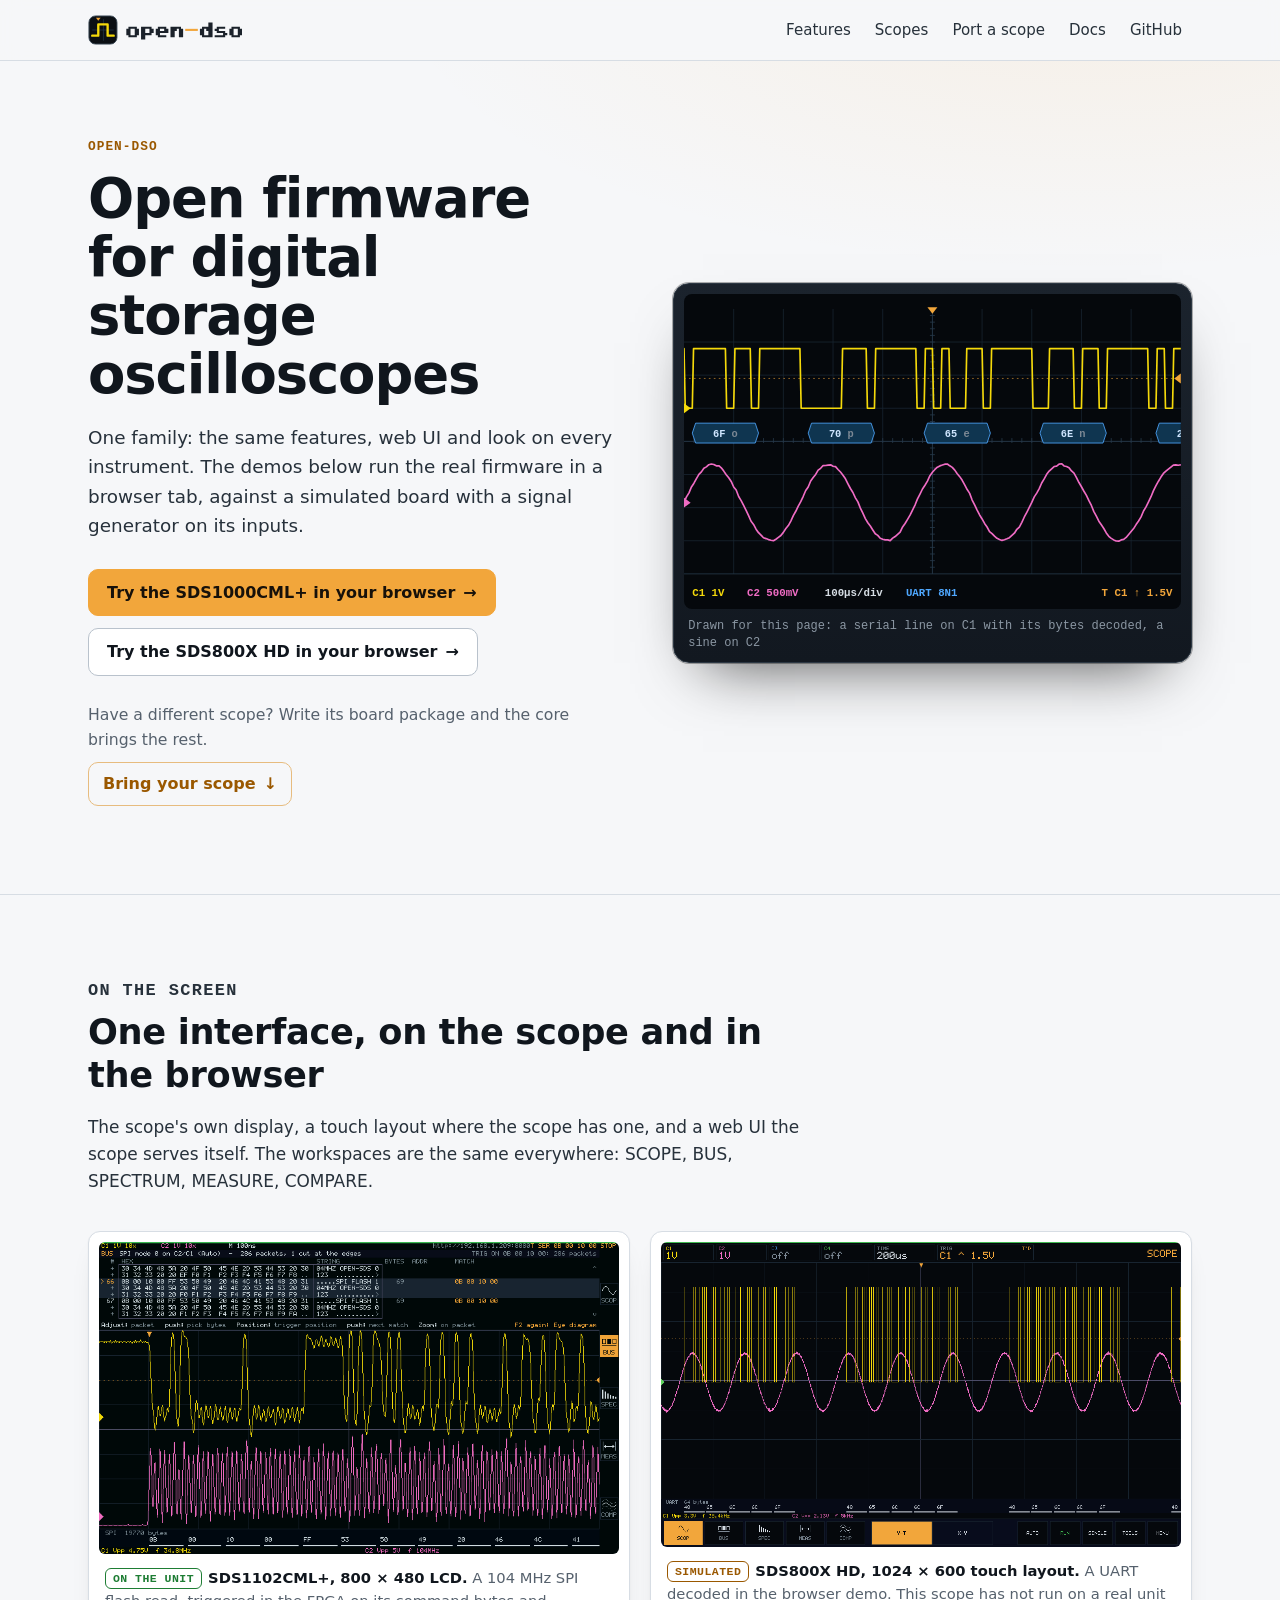
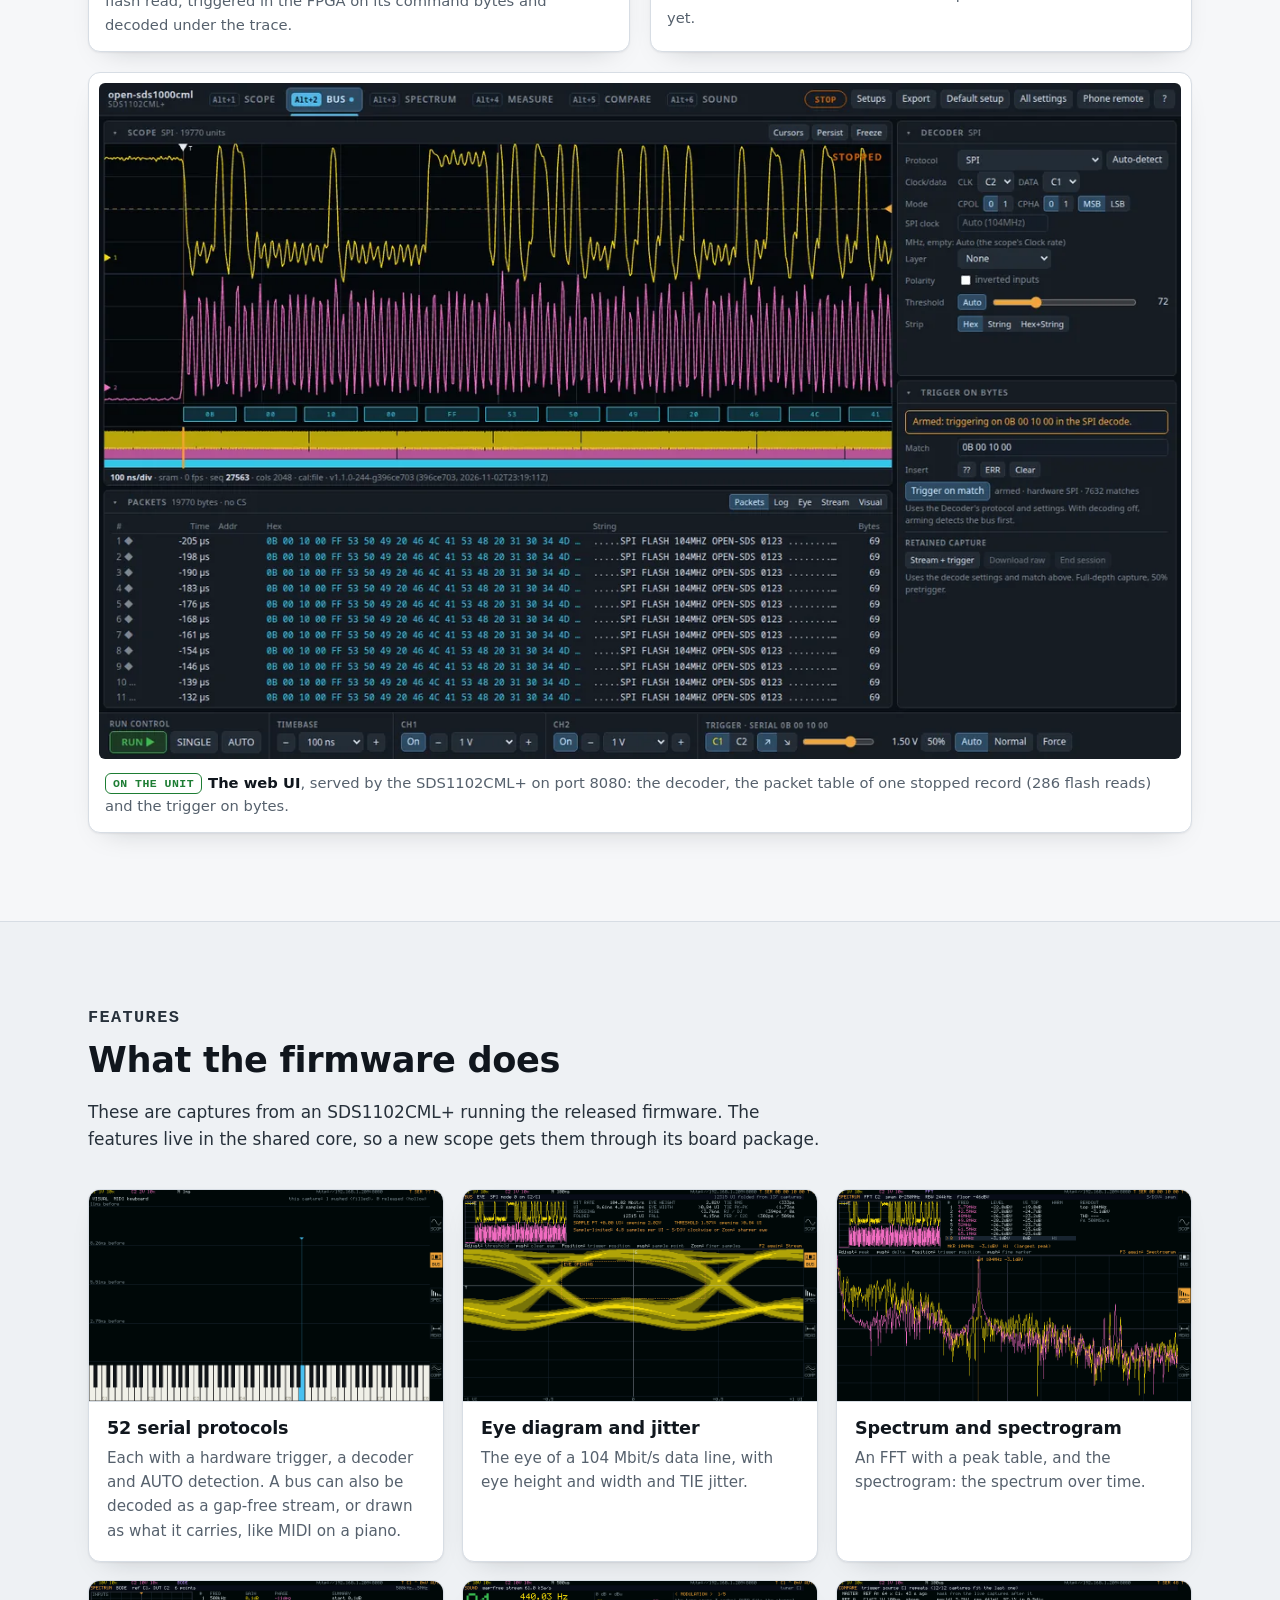
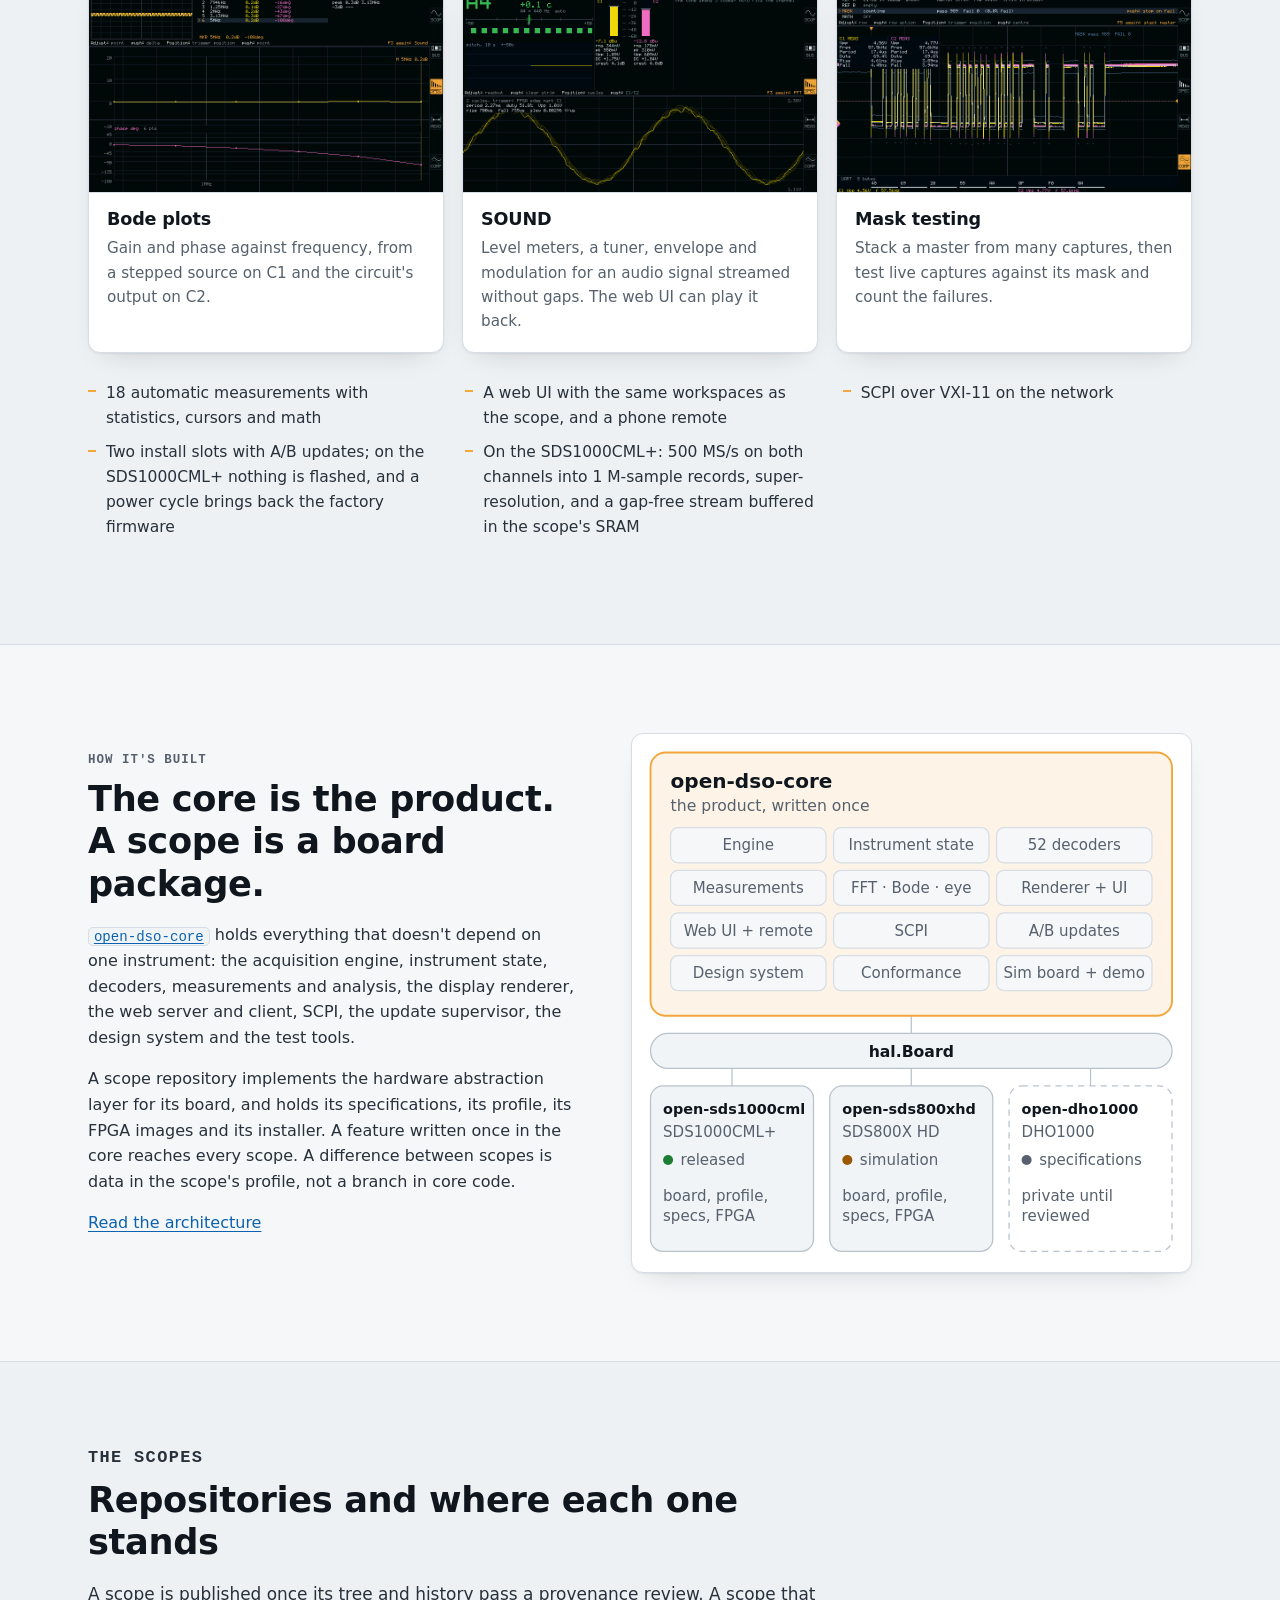
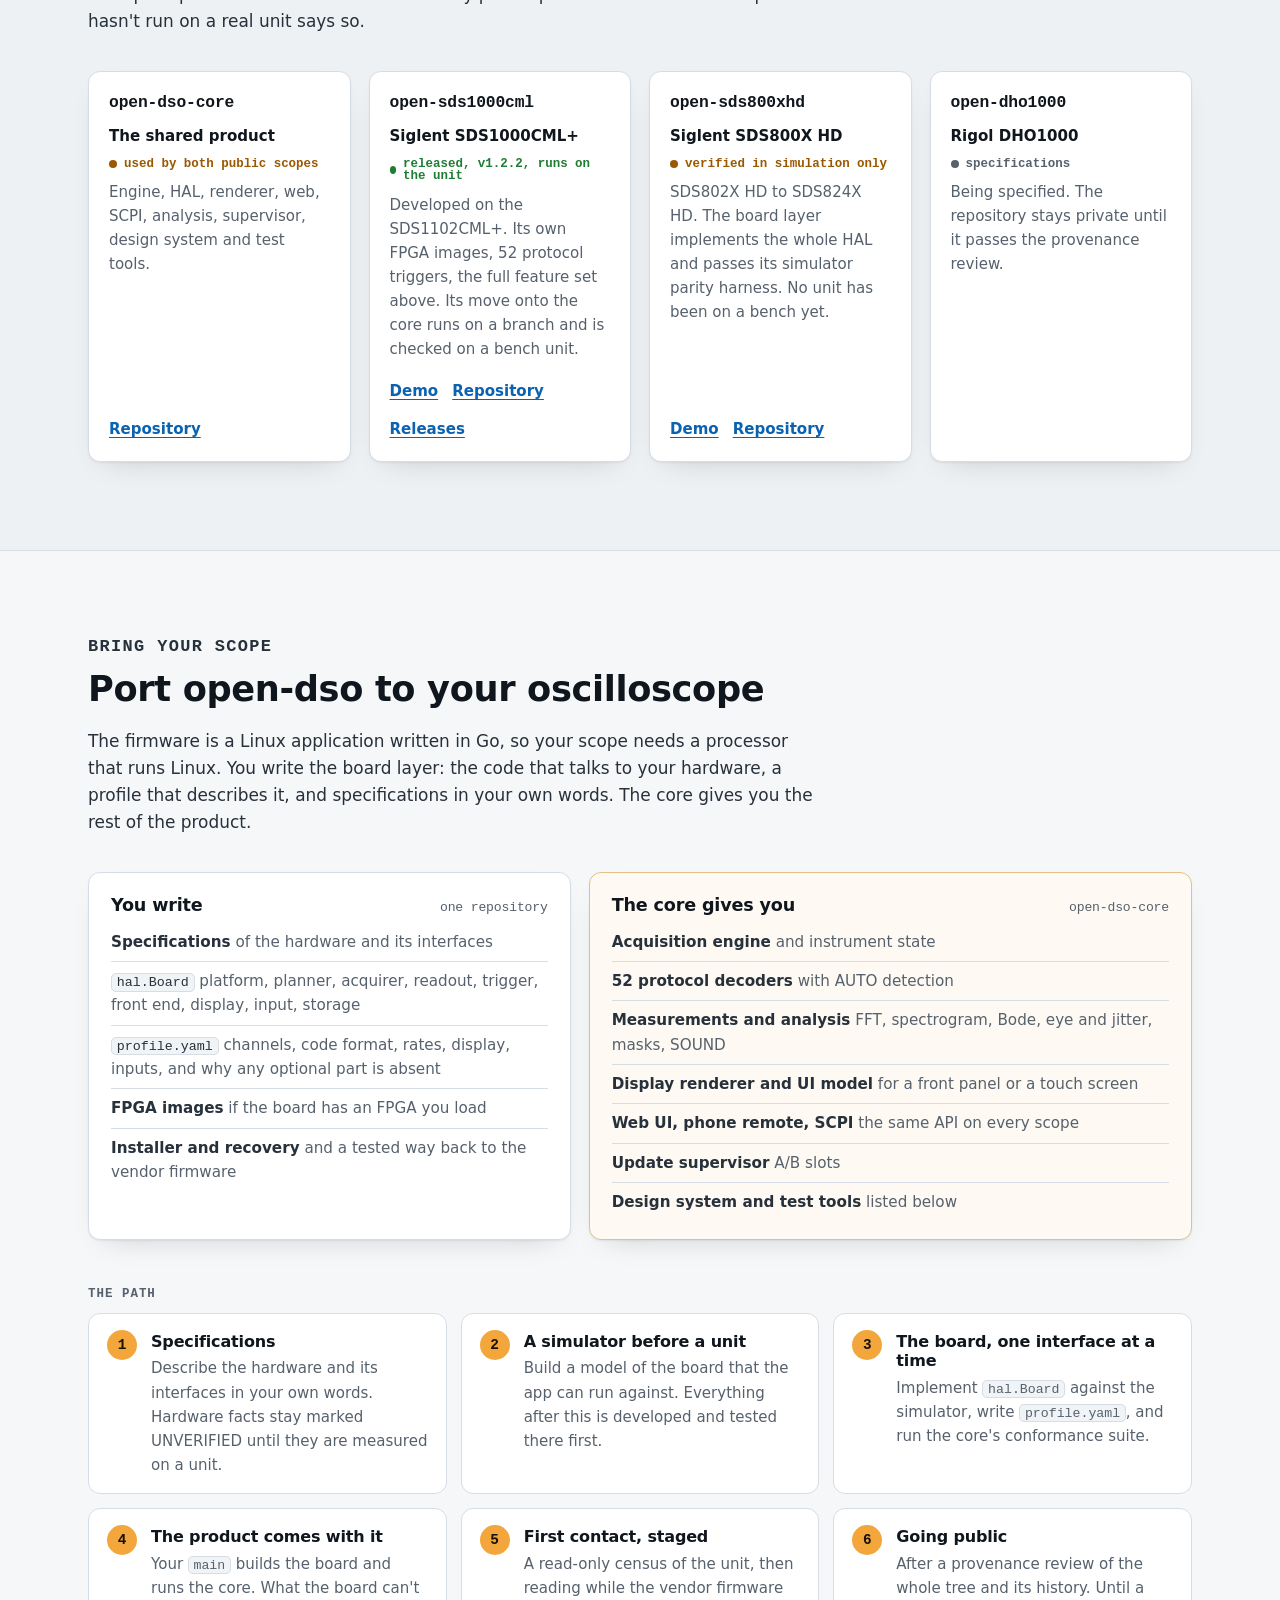
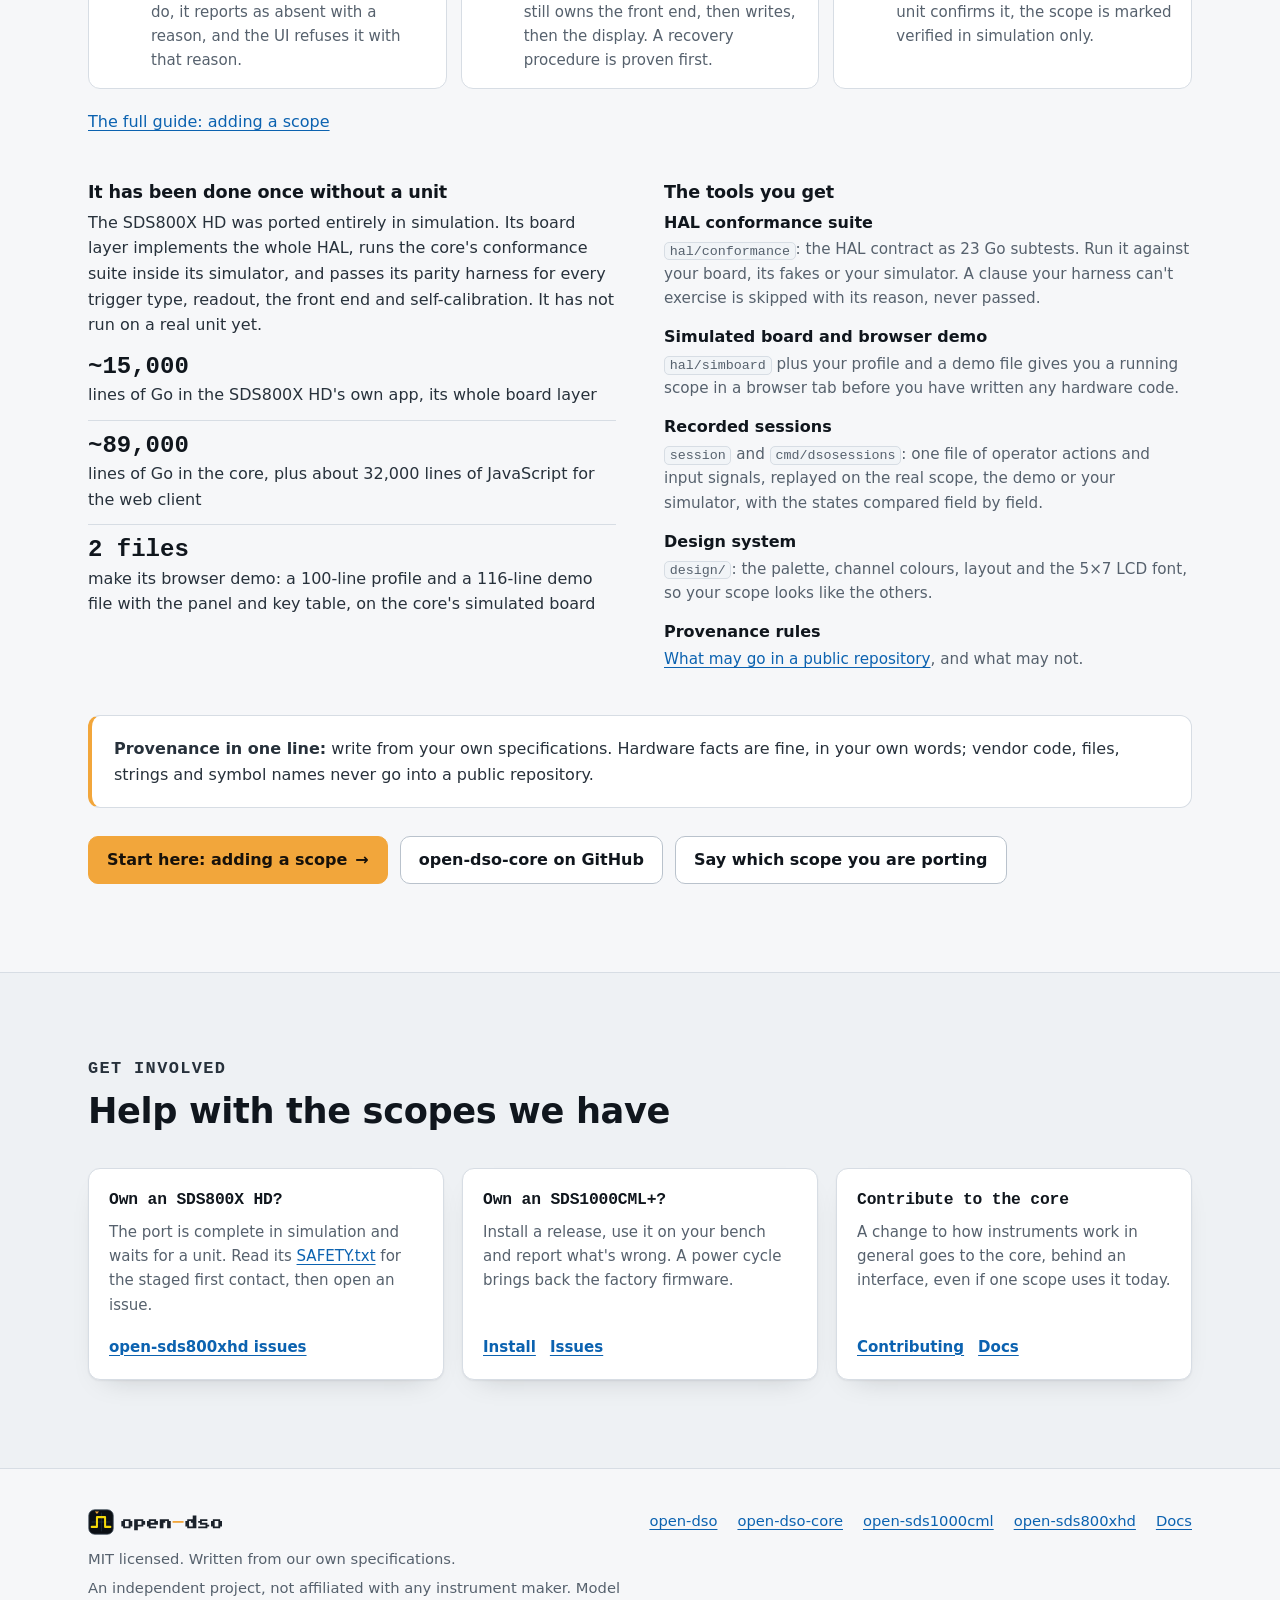
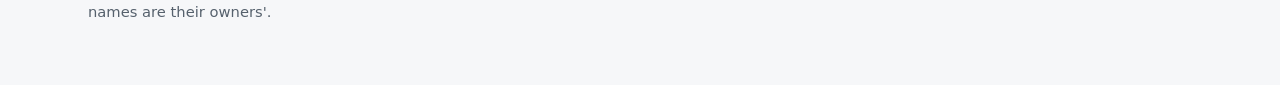
==== commit 7948c6d8: "Site: hal.Board spans the diagram, so every scope repository connects through it Co-Authored-By: Cla" ====
--- a/site/index.html
+++ b/site/index.html
@@ -181,8 +181,8 @@
     <div class="diagram">
       <svg viewBox="0 0 420 404" role="img" aria-labelledby="arch-t arch-d">
         <title id="arch-t">How the family is built</title>
-        <desc id="arch-d">open-dso-core, the product, sits on top. Below it the hal.Board interface. Three scope repositories implement it: open-sds1000cml (released), open-sds800xhd (verified in simulation) and open-dho1000 (specifications, planned).</desc>
-        <path class="d-line" d="M67 212V268M210 212V268M353 212V268"/>
+        <desc id="arch-d">open-dso-core, the product, sits on top. Below it the hal.Board interface, which every scope repository implements: open-sds1000cml (released), open-sds800xhd (verified in simulation) and open-dho1000 (specifications, planned).</desc>
+        <path class="d-line" d="M210 212V226M67 254V268M210 254V268M353 254V268"/>
         <rect class="d-core" x="2" y="2" width="416" height="210" rx="12" stroke-width="1.5"/>
         <text class="d-t" x="18" y="30" font-size="16" font-family="ui-monospace,Menlo,Consolas,monospace">open-dso-core</text>
         <text class="d-s" x="18" y="49" font-size="12.5">the product, written once</text>
@@ -200,7 +200,7 @@
           <rect class="d-chip" x="148" y="164" width="124" height="28" rx="6"/><text class="d-s" x="210" y="182">Conformance</text>
           <rect class="d-chip" x="278" y="164" width="124" height="28" rx="6"/><text class="d-s" x="340" y="182">Sim board + demo</text>
         </g>
-        <rect class="d-box" x="110" y="226" width="200" height="28" rx="14"/>
+        <rect class="d-box" x="2" y="226" width="416" height="28" rx="14"/>
         <text class="d-t" x="210" y="244.5" font-size="12.5" text-anchor="middle" font-family="ui-monospace,Menlo,Consolas,monospace">hal.Board</text>
         <g font-size="12">
           <rect class="d-box" x="2" y="268" width="130" height="132" rx="10"/>
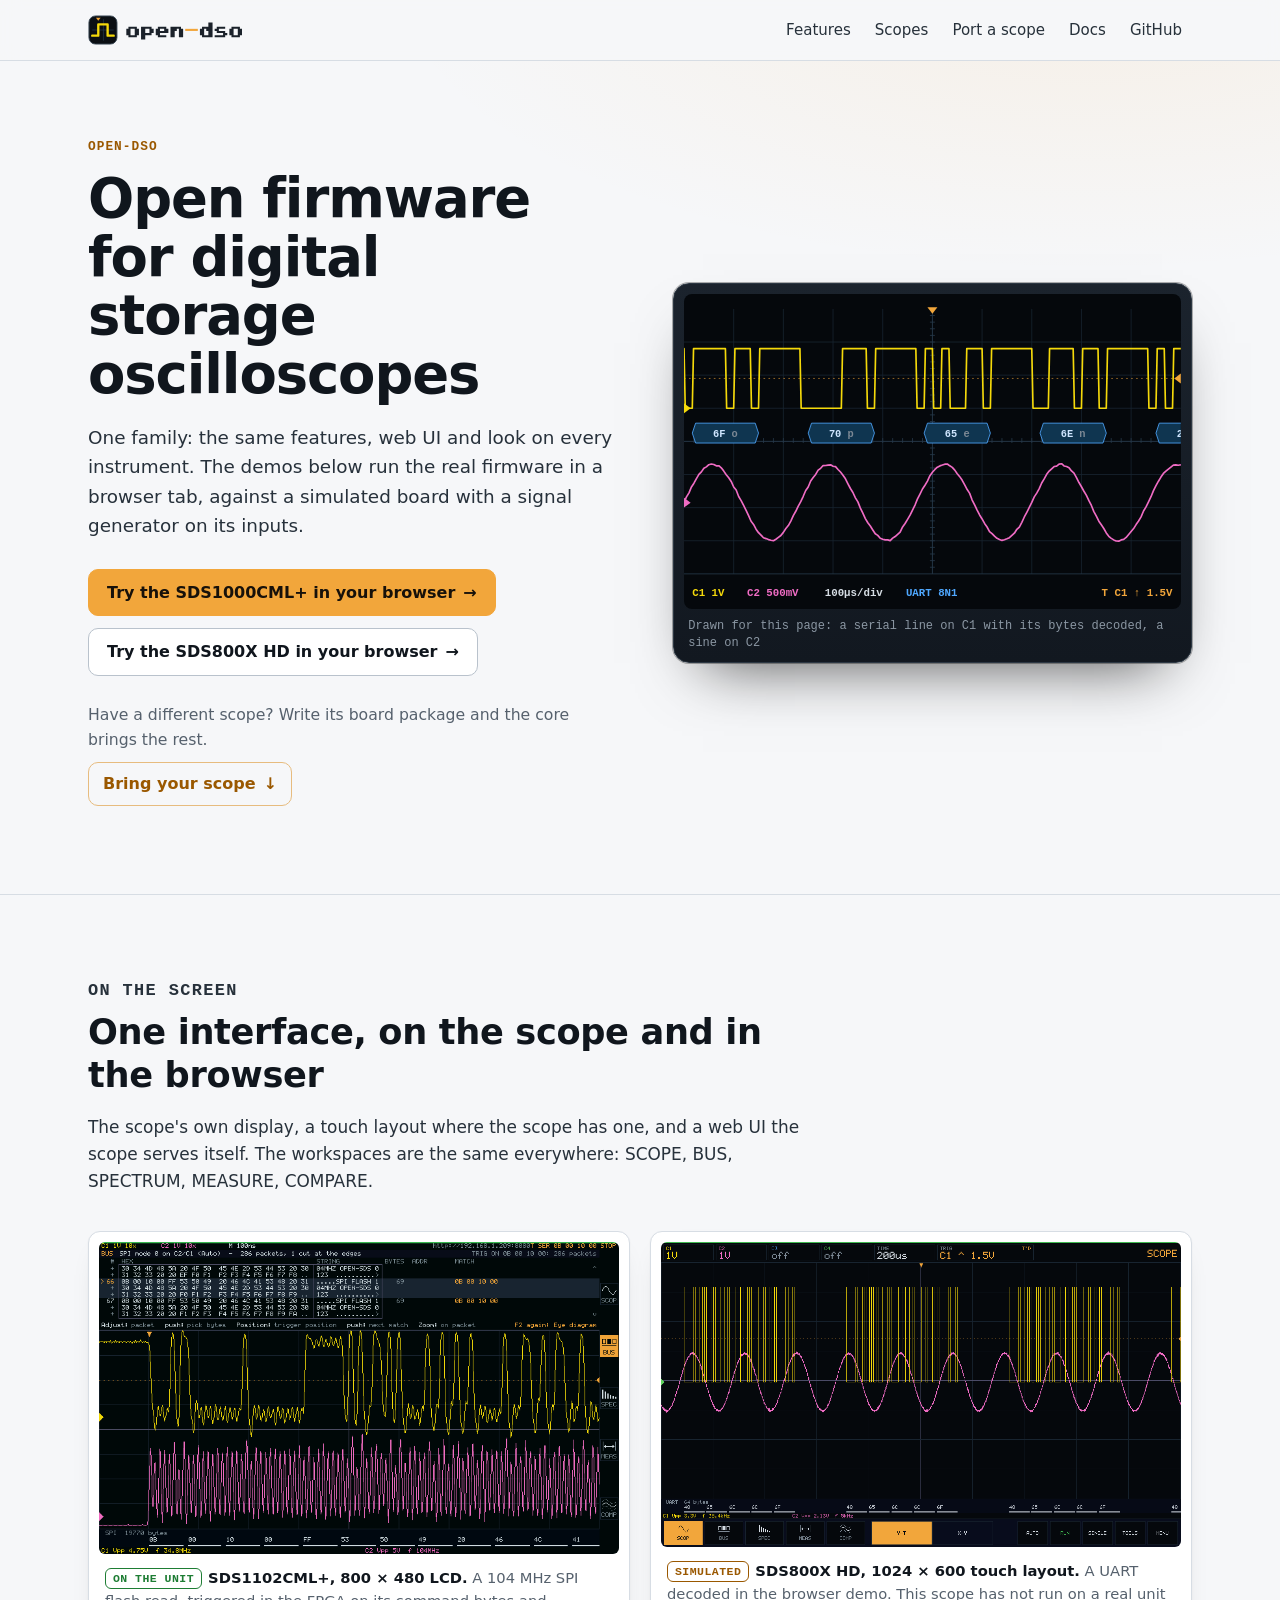
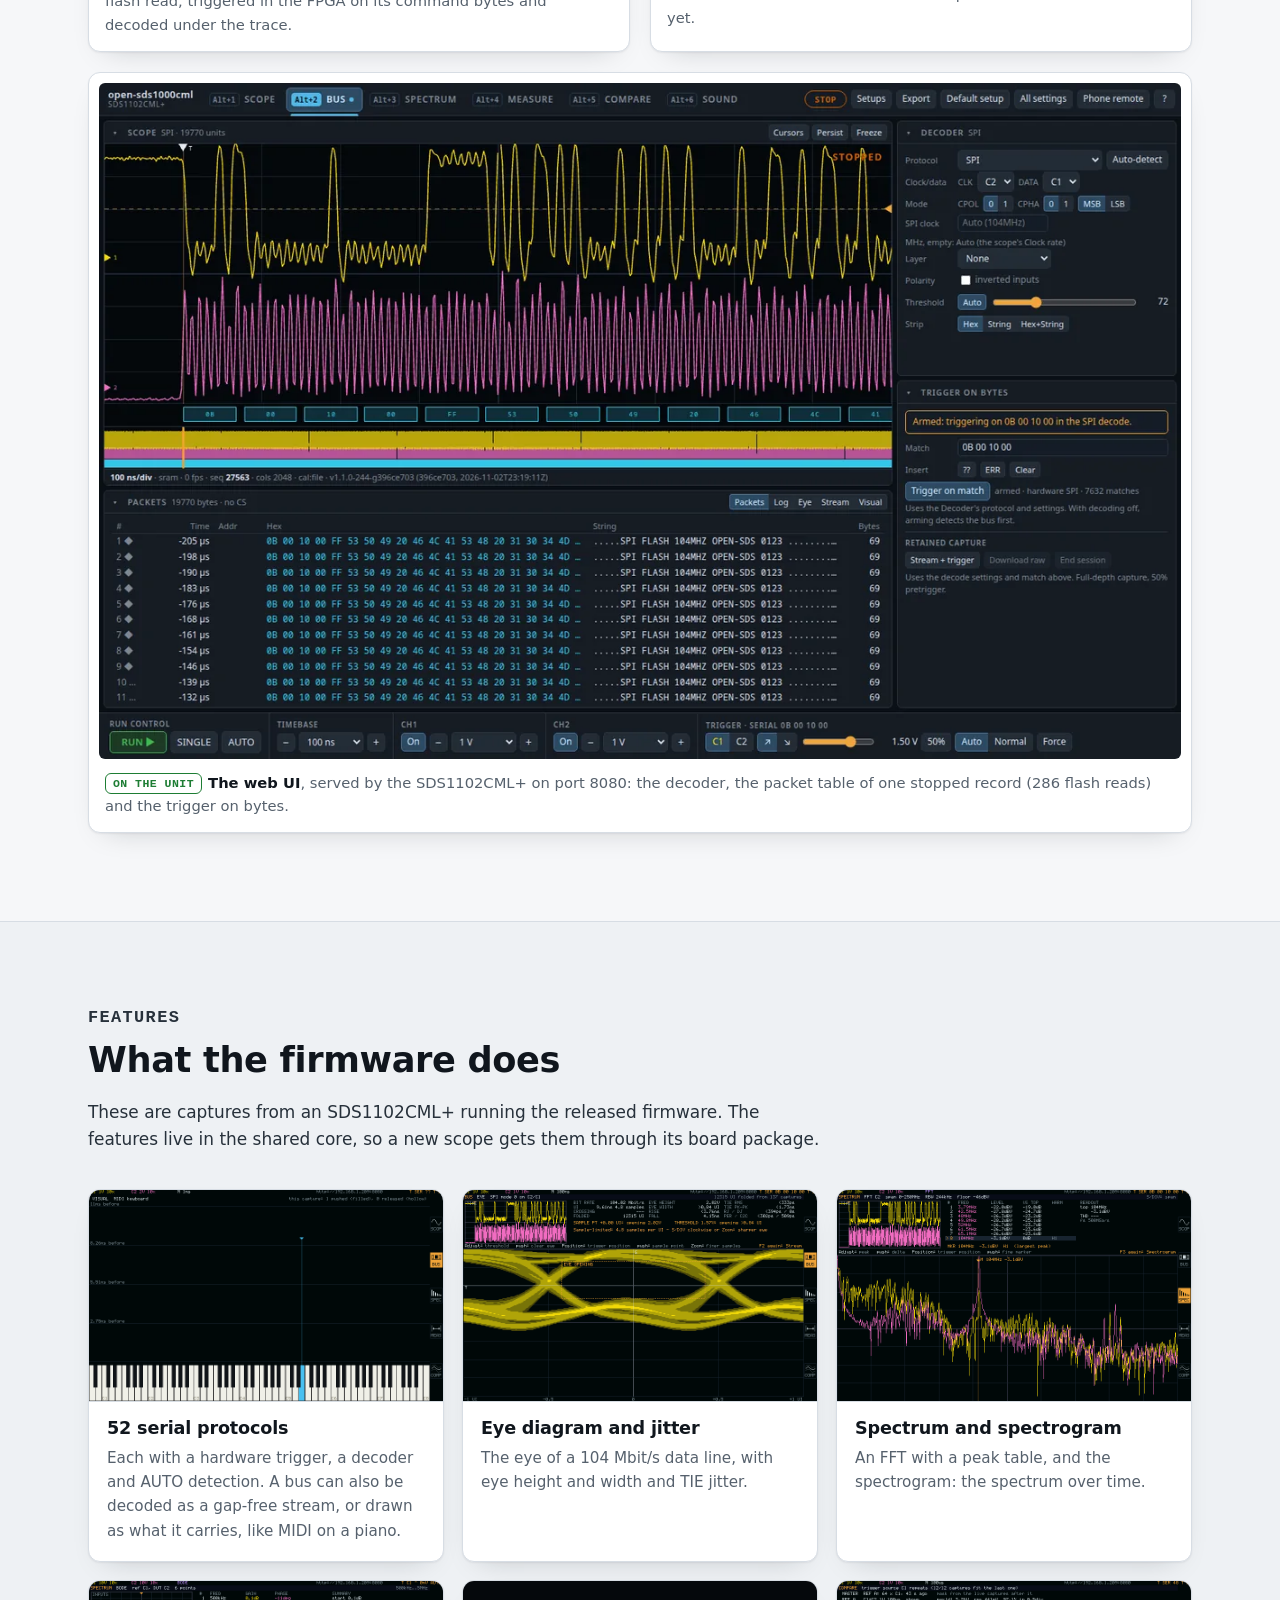
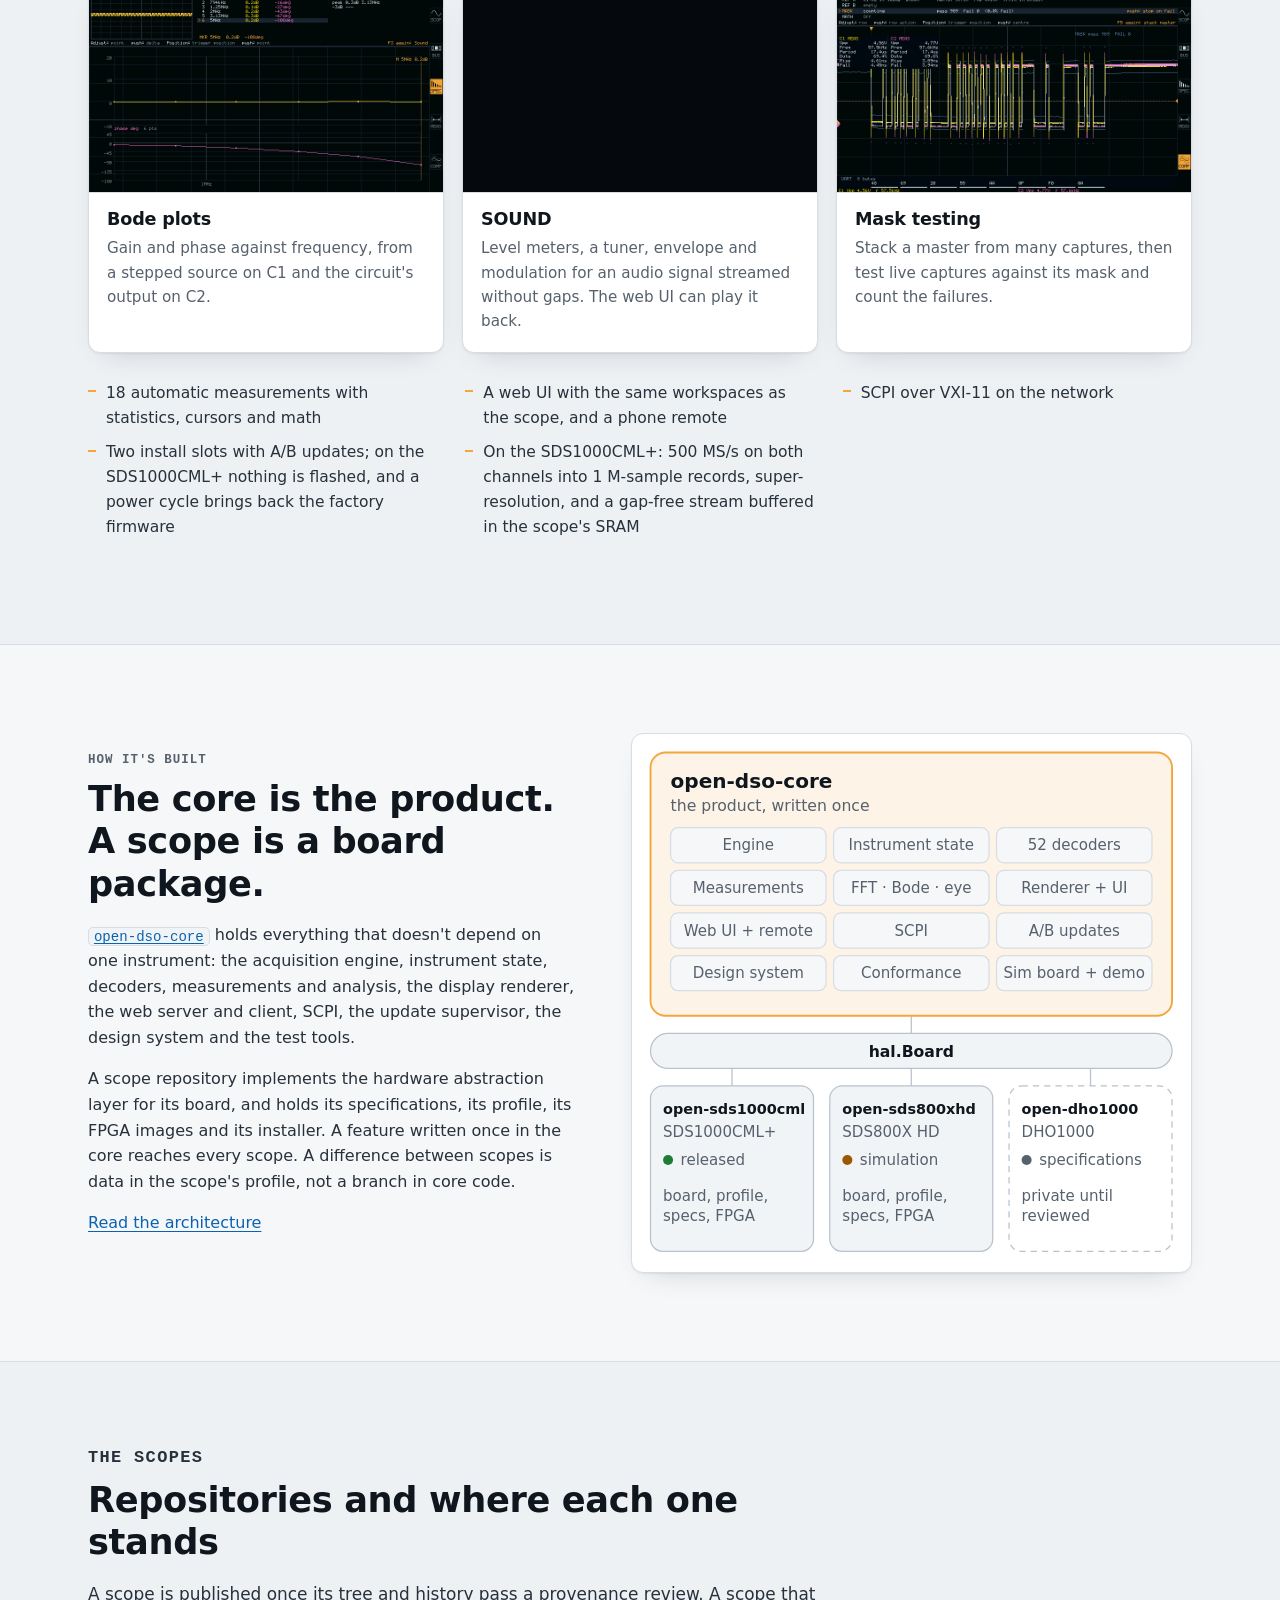
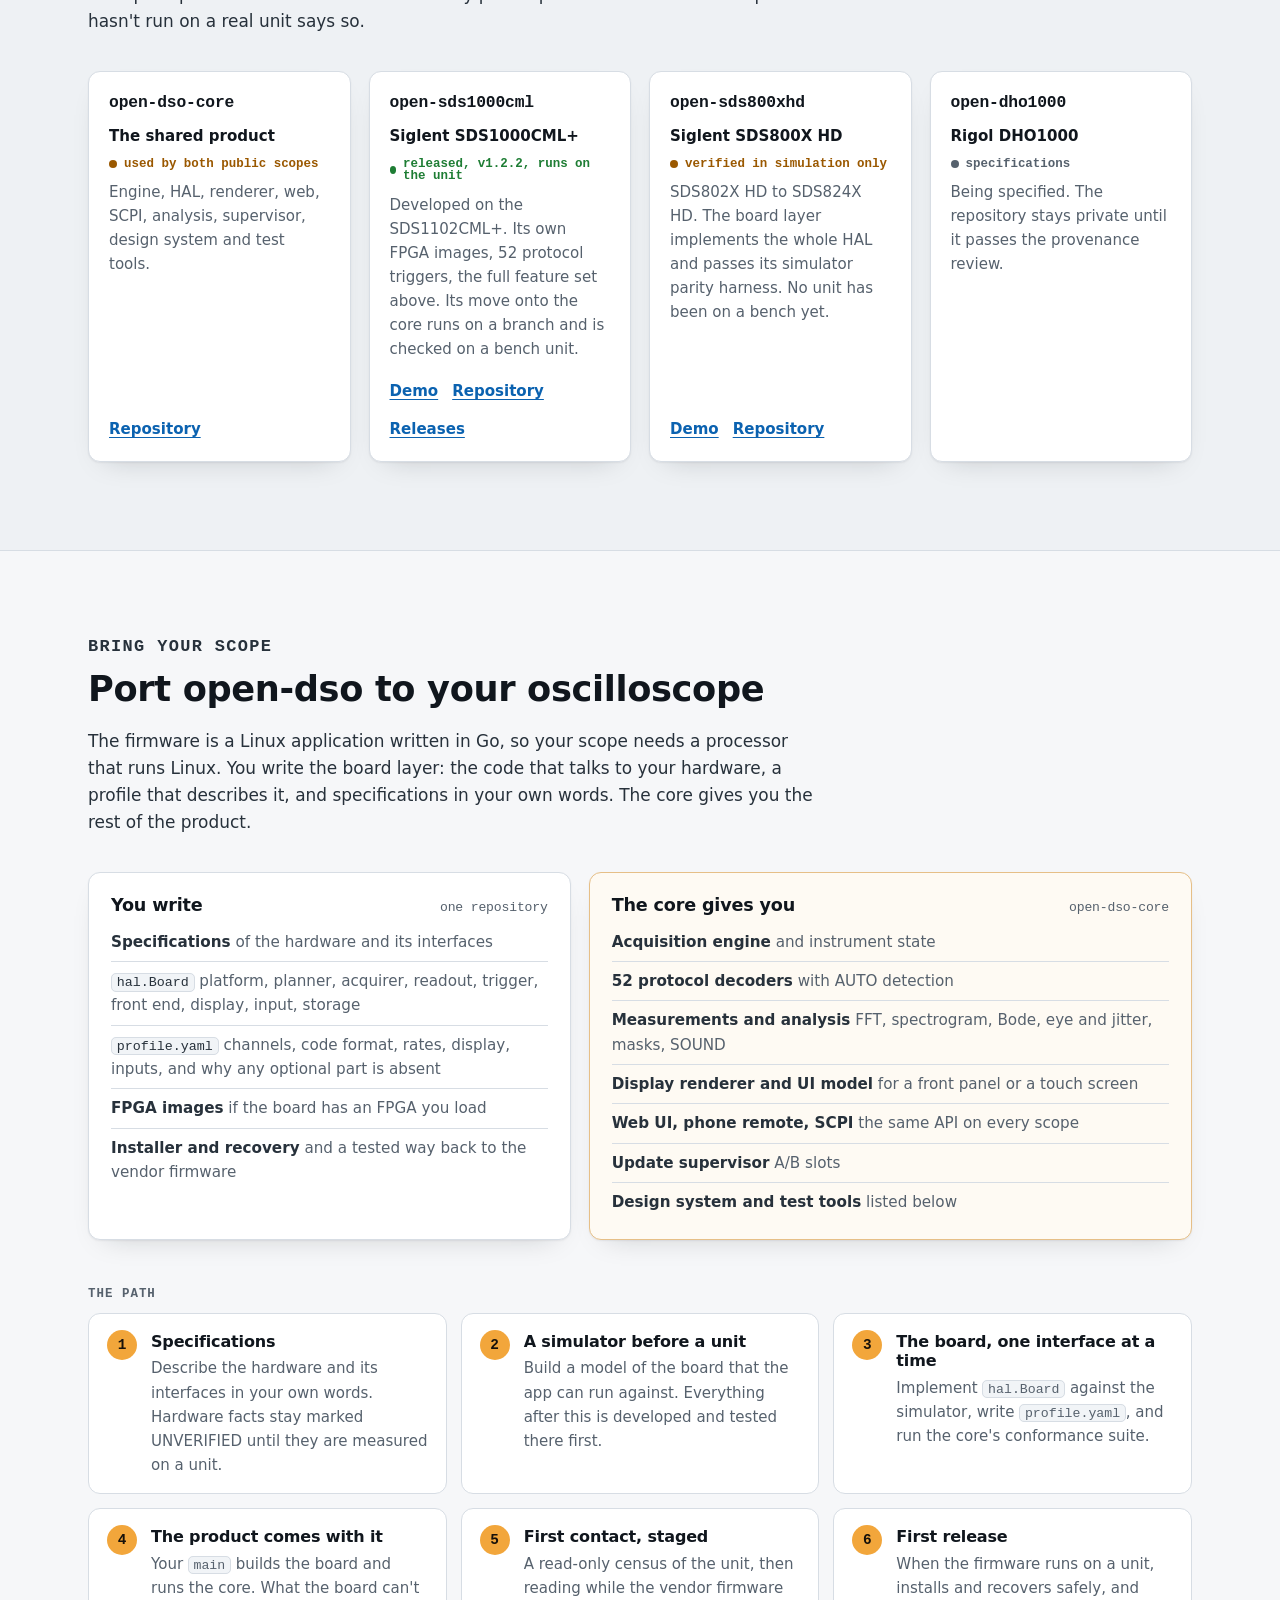
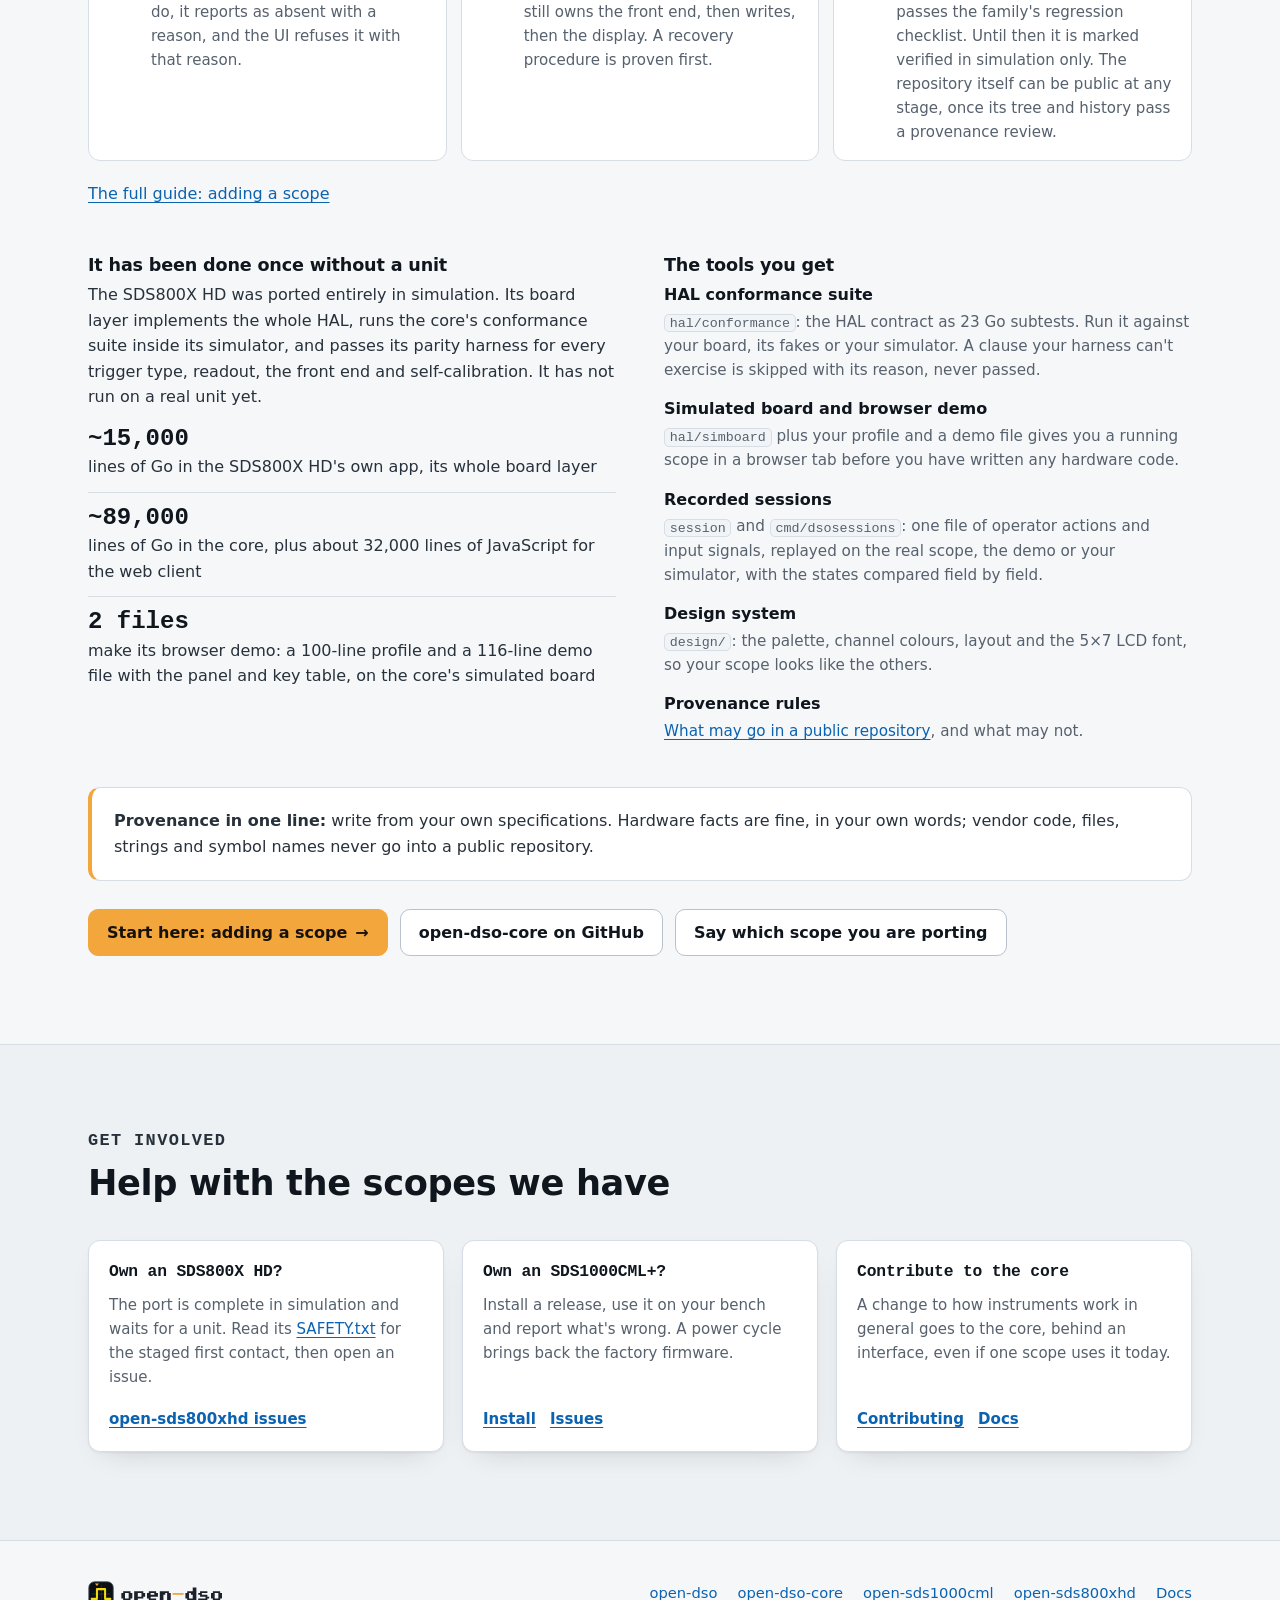
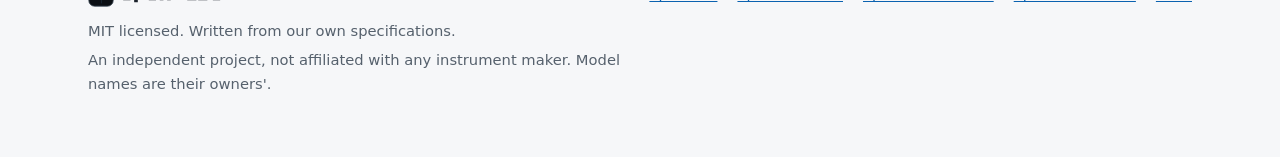
==== commit a35c115a: "Adding a scope: step 6 is the first release; a repository can be public at any stage after the prove" ====
--- a/site/index.html
+++ b/site/index.html
@@ -313,8 +313,9 @@
         board can't do, it reports as absent with a reason, and the UI refuses it with that reason.</p></li>
       <li><h3>First contact, staged</h3><p>A read-only census of the unit, then reading while the vendor firmware
         still owns the front end, then writes, then the display. A recovery procedure is proven first.</p></li>
-      <li><h3>Going public</h3><p>After a provenance review of the whole tree and its history. Until a unit
-        confirms it, the scope is marked verified in simulation only.</p></li>
+      <li><h3>First release</h3><p>When the firmware runs on a unit, installs and recovers safely, and passes the
+        family's regression checklist. Until then it is marked verified in simulation only. The repository
+        itself can be public at any stage, once its tree and history pass a provenance review.</p></li>
     </ol>
     <p><a href="https://github.com/labeth/open-dso/blob/main/docs/adding-a-scope.md">The full guide: adding a scope</a></p>
 
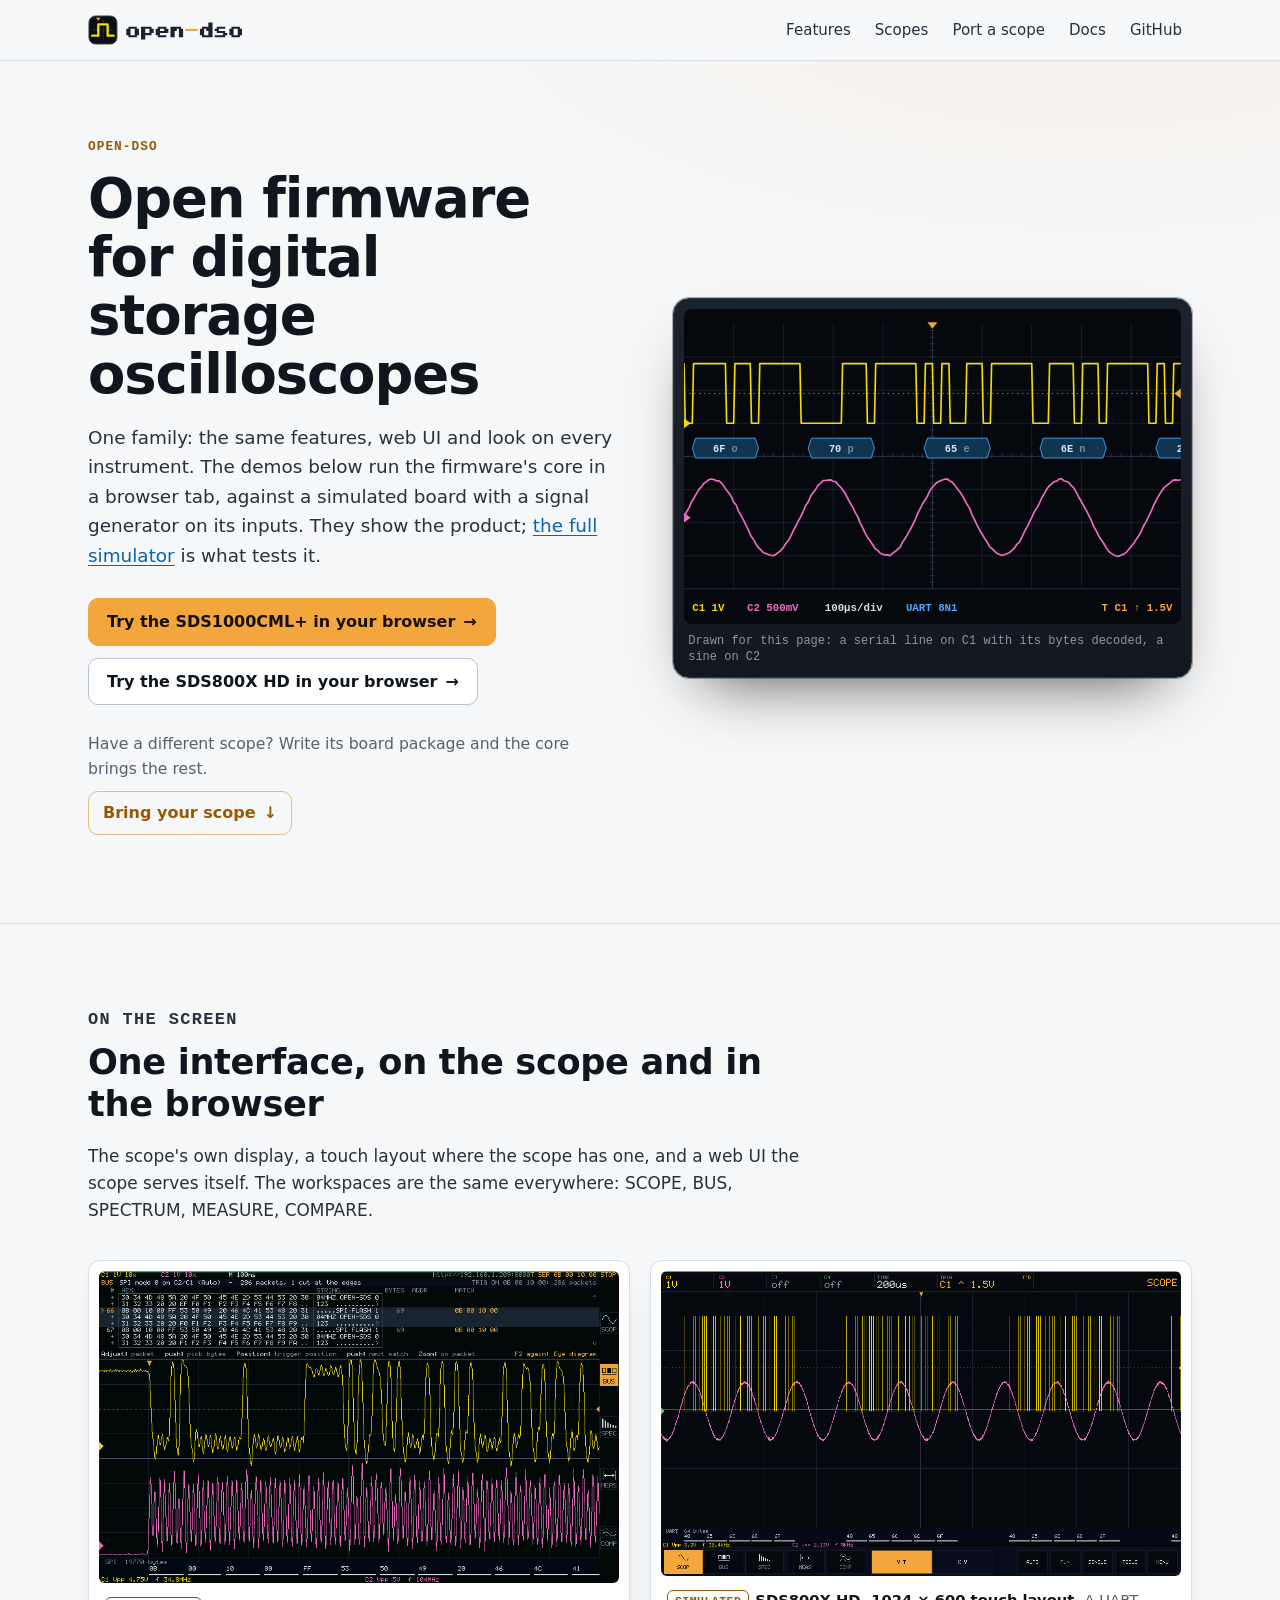
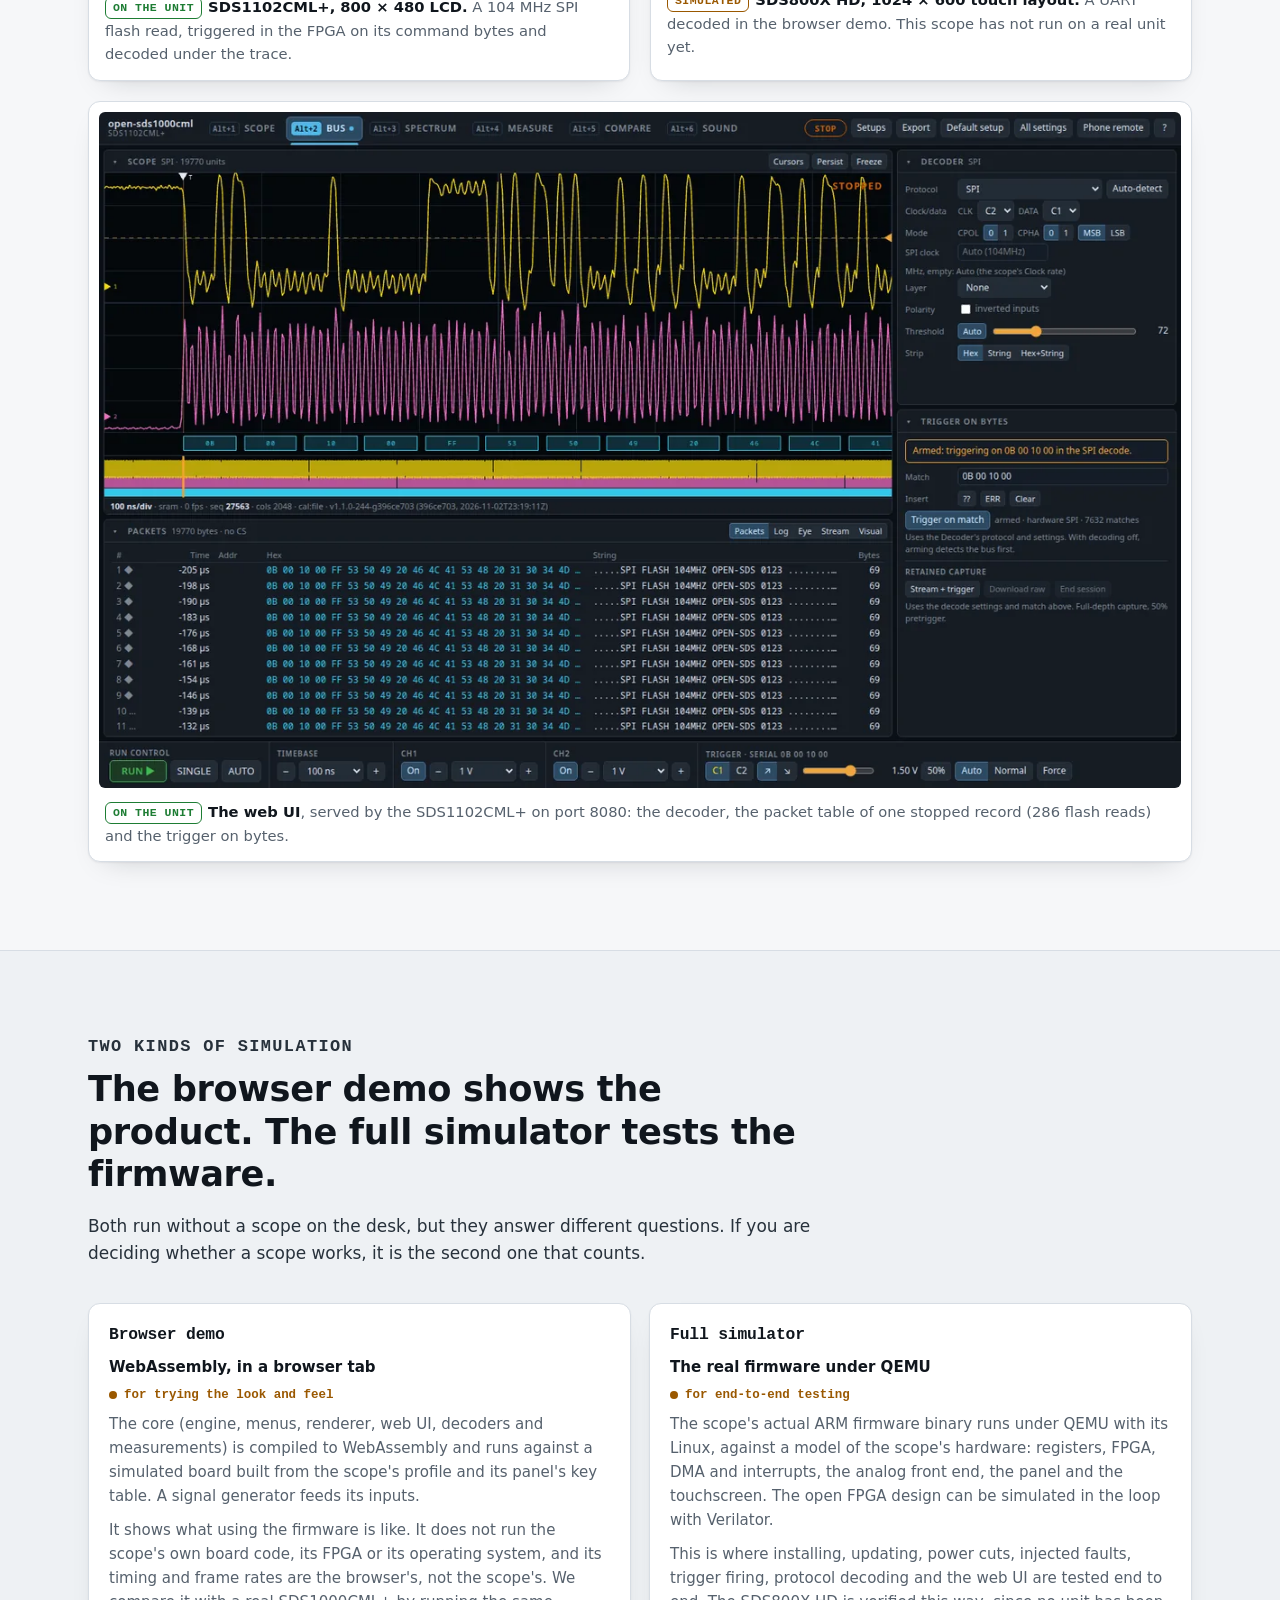
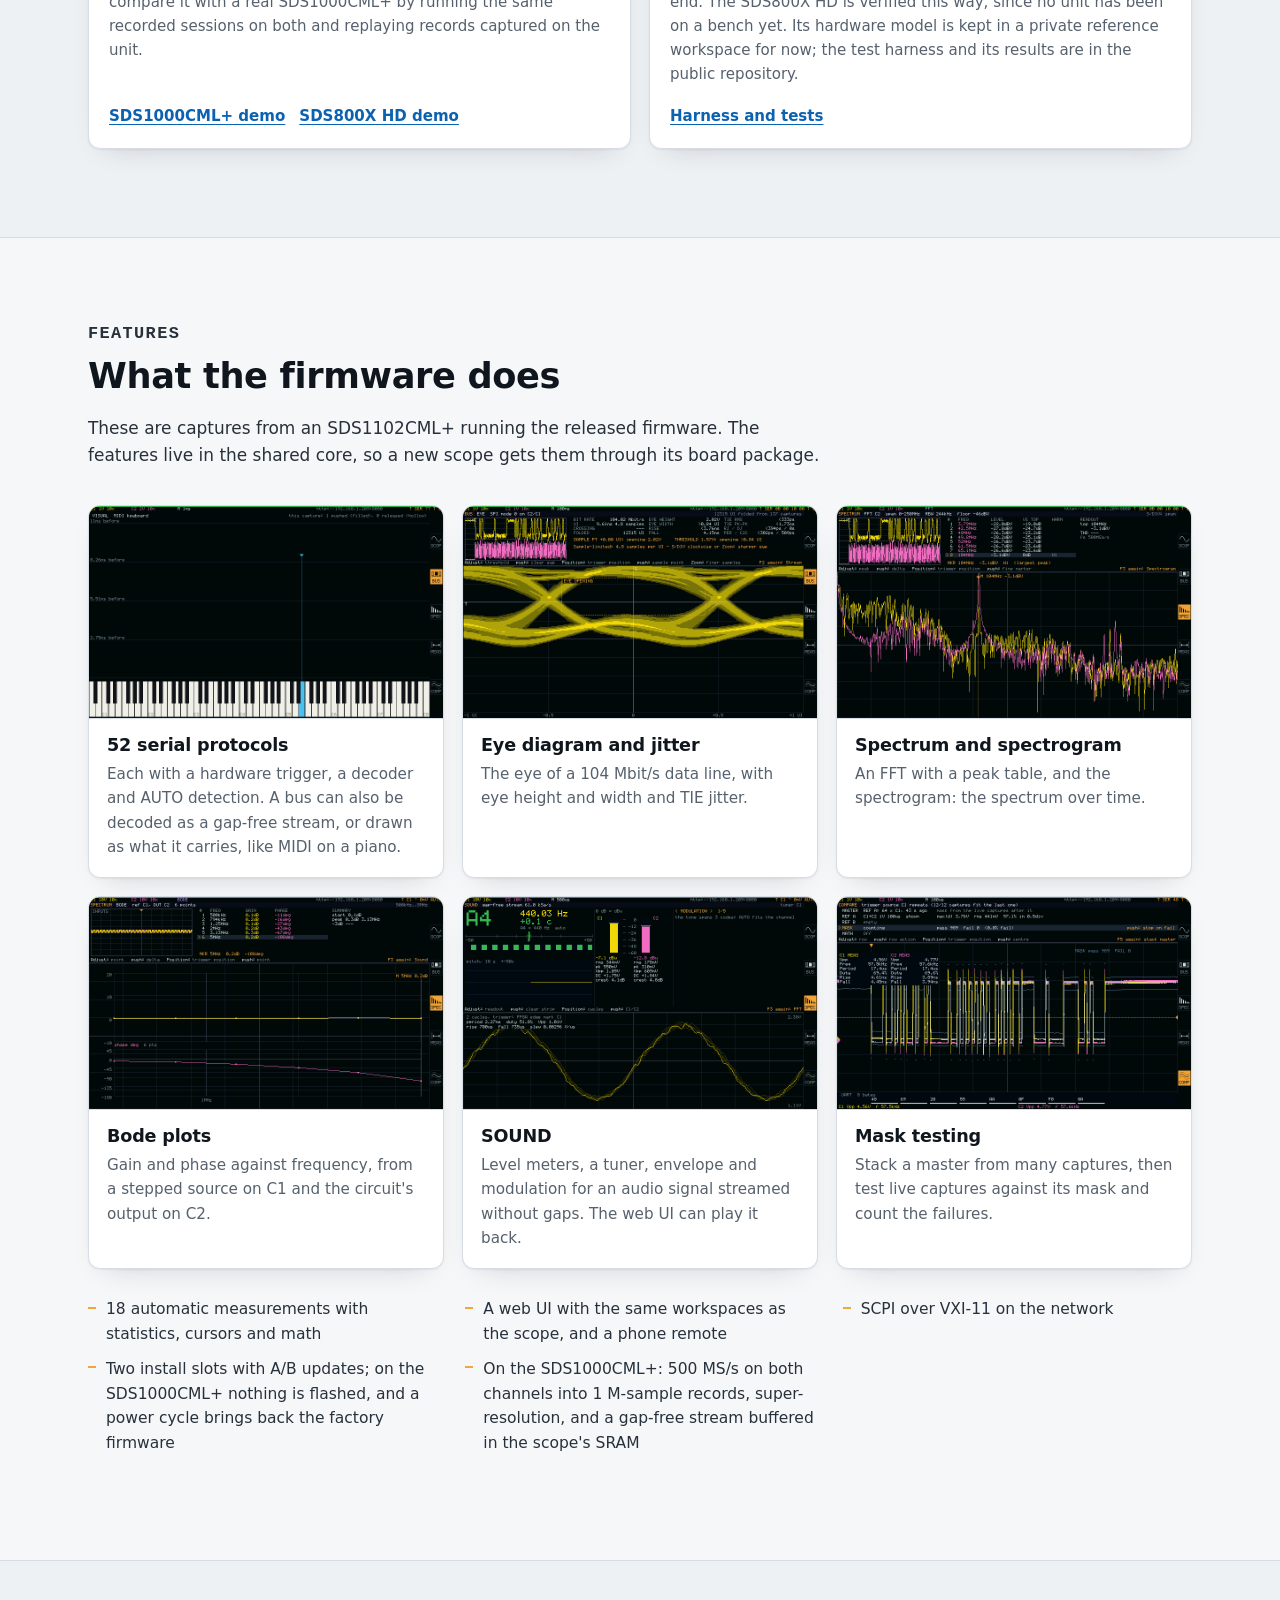
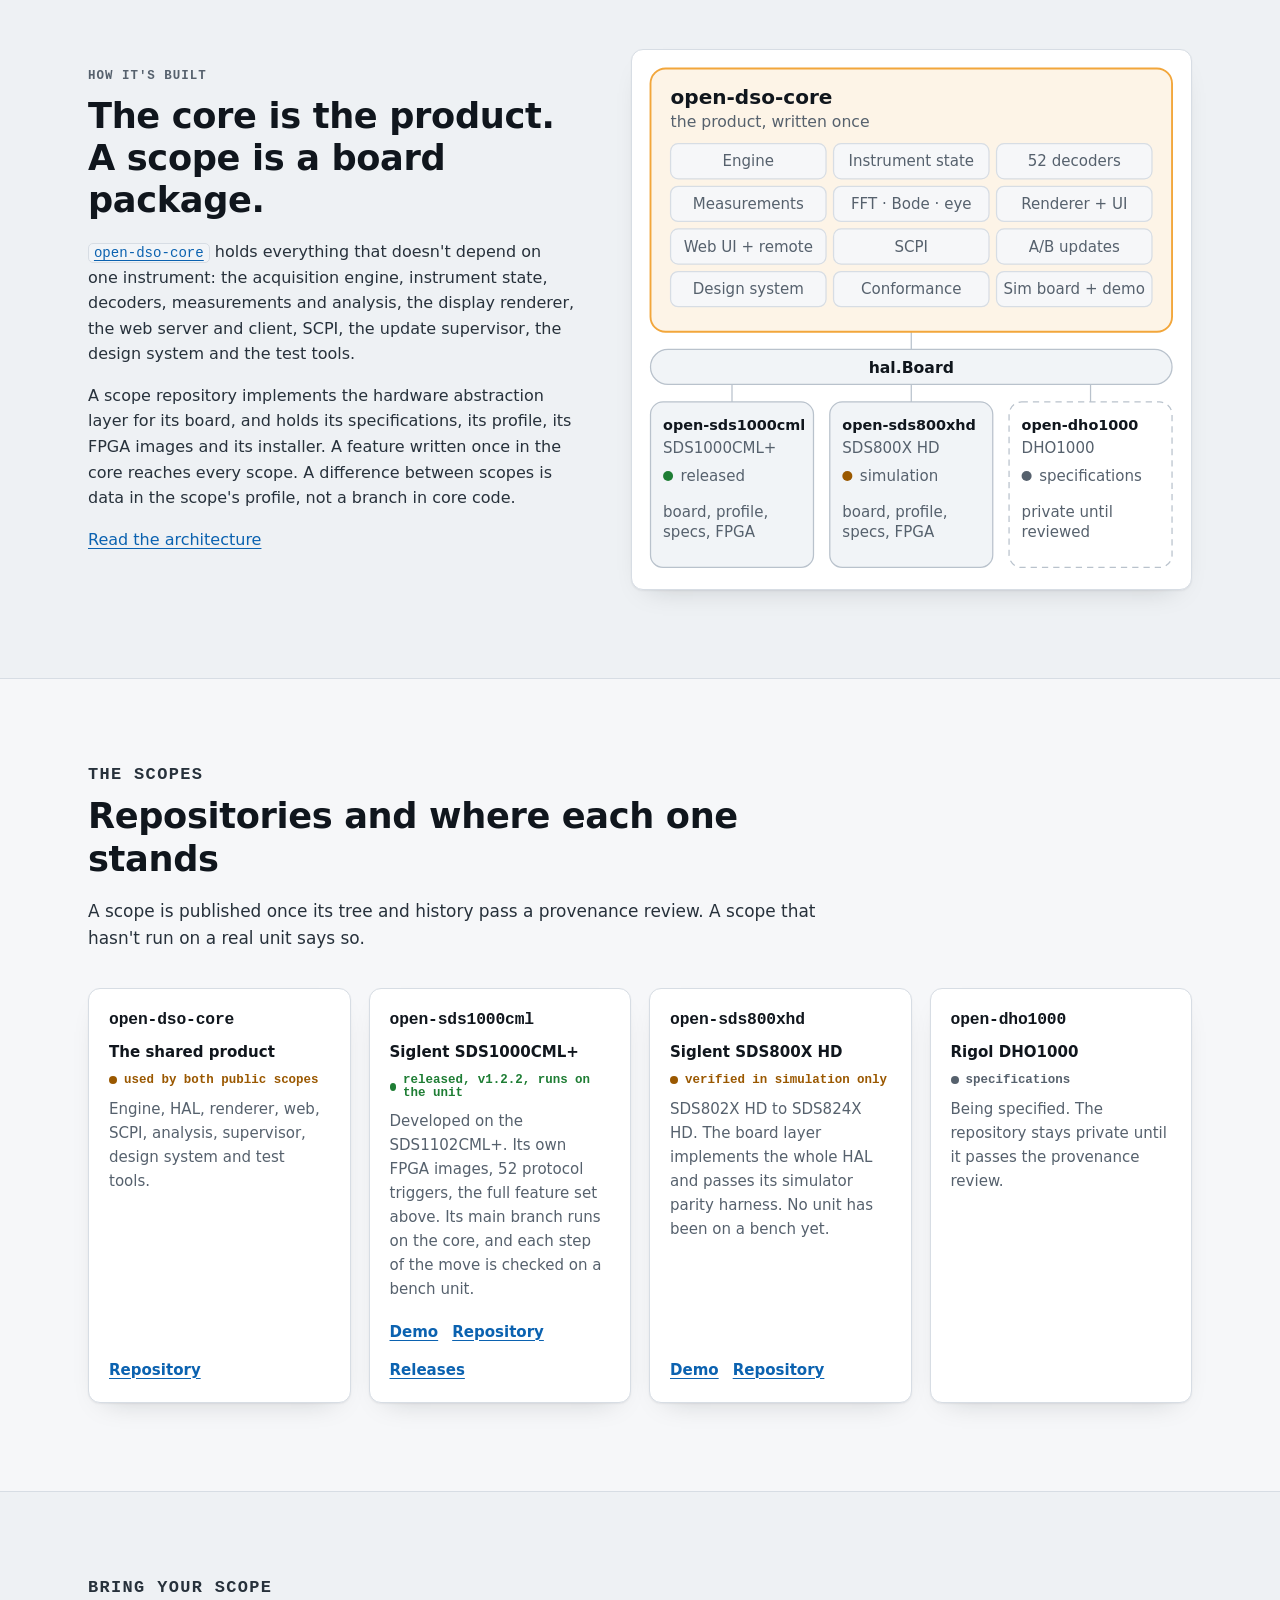
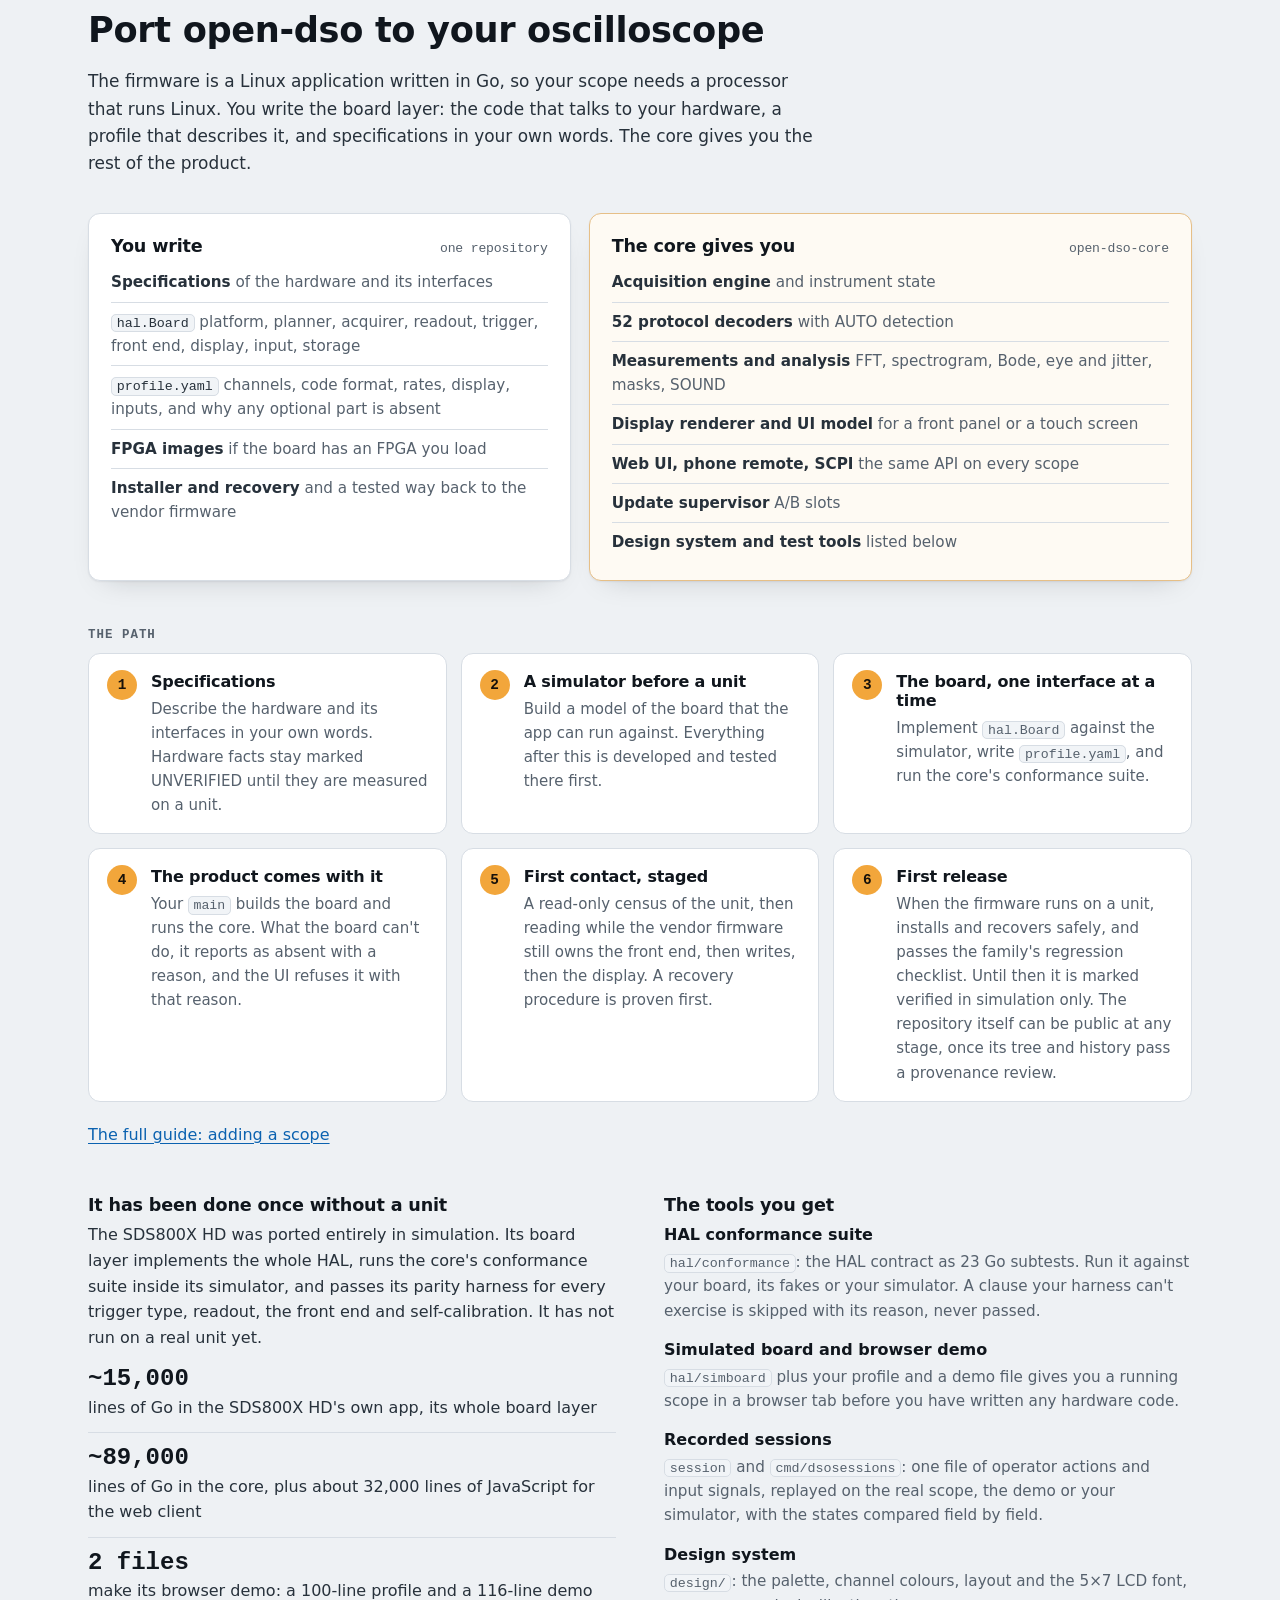
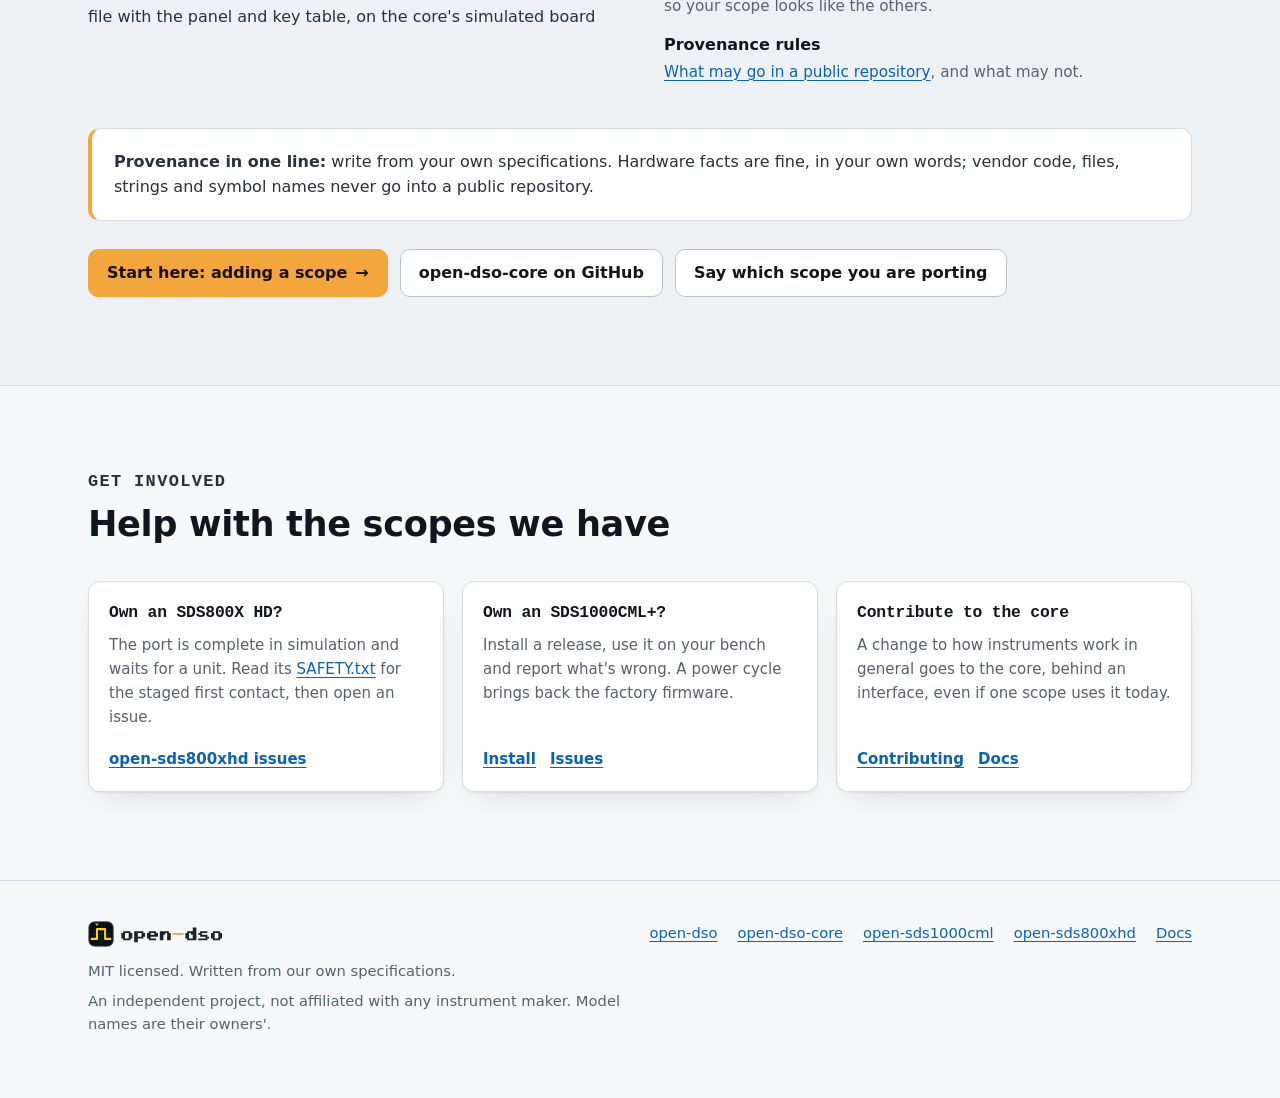
==== commit 78b052a4: "Site and guide: the browser demo shows the product, the full simulator tests the firmware; the SDS10" ====
--- a/site/index.html
+++ b/site/index.html
@@ -49,7 +49,8 @@
       <p class="eyebrow">open-dso</p>
       <h1>Open firmware for digital storage oscilloscopes</h1>
       <p class="lead">One family: the same features, web UI and look on every instrument. The demos below run
-        the real firmware in a browser tab, against a simulated board with a signal generator on its inputs.</p>
+        the firmware's core in a browser tab, against a simulated board with a signal generator on its inputs.
+        They show the product; <a href="#simulation">the full simulator</a> is what tests it.</p>
       <div class="ctas">
         <a class="btn primary" href="https://labeth.github.io/open-sds1000cml/">Try the SDS1000CML+ in your browser <span class="arr" aria-hidden="true">→</span></a>
         <a class="btn" href="https://labeth.github.io/open-sds800xhd/">Try the SDS800X HD in your browser <span class="arr" aria-hidden="true">→</span></a>
@@ -113,7 +114,46 @@
   </div>
 </section>
 
-<section class="band alt" id="features" aria-labelledby="features-h">
+<section class="band alt" id="simulation" aria-labelledby="simulation-h">
+  <div class="wrap">
+    <div class="intro">
+      <p class="kicker">Two kinds of simulation</p>
+      <h2 id="simulation-h">The browser demo shows the product. The full simulator tests the firmware.</h2>
+      <p>Both run without a scope on the desk, but they answer different questions. If you are deciding
+        whether a scope works, it is the second one that counts.</p>
+    </div>
+    <div class="cards pair">
+      <article class="card">
+        <h3>Browser demo</h3>
+        <p class="model">WebAssembly, in a browser tab</p>
+        <span class="status core">for trying the look and feel</span>
+        <p>The core (engine, menus, renderer, web UI, decoders and measurements) is compiled to WebAssembly
+          and runs against a simulated board built from the scope's profile and its panel's key table. A
+          signal generator feeds its inputs.</p>
+        <p>It shows what using the firmware is like. It does not run the scope's own board code, its FPGA
+          or its operating system, and its timing and frame rates are the browser's, not the scope's. We
+          compare it with a real SDS1000CML+ by running the same recorded sessions on both and replaying
+          records captured on the unit.</p>
+        <div class="links"><a href="https://labeth.github.io/open-sds1000cml/">SDS1000CML+ demo</a><a href="https://labeth.github.io/open-sds800xhd/">SDS800X HD demo</a></div>
+      </article>
+      <article class="card">
+        <h3>Full simulator</h3>
+        <p class="model">The real firmware under QEMU</p>
+        <span class="status sim">for end-to-end testing</span>
+        <p>The scope's actual ARM firmware binary runs under QEMU with its Linux, against a model of the
+          scope's hardware: registers, FPGA, DMA and interrupts, the analog front end, the panel and the
+          touchscreen. The open FPGA design can be simulated in the loop with Verilator.</p>
+        <p>This is where installing, updating, power cuts, injected faults, trigger firing, protocol
+          decoding and the web UI are tested end to end. The SDS800X HD is verified this way, since no unit
+          has been on a bench yet. Its hardware model is kept in a private reference workspace for now; the
+          test harness and its results are in the public repository.</p>
+        <div class="links"><a href="https://github.com/labeth/open-sds800xhd/tree/main/sim">Harness and tests</a></div>
+      </article>
+    </div>
+  </div>
+</section>
+
+<section class="band" id="features" aria-labelledby="features-h">
   <div class="wrap">
     <div class="intro">
       <p class="kicker">Features</p>
@@ -163,7 +203,7 @@
   </div>
 </section>
 
-<section class="band" id="built" aria-labelledby="built-h">
+<section class="band alt" id="built" aria-labelledby="built-h">
   <div class="wrap arch">
     <div>
       <p class="kicker">How it's built</p>
@@ -224,7 +264,7 @@
   </div>
 </section>
 
-<section class="band alt" id="scopes" aria-labelledby="scopes-h">
+<section class="band" id="scopes" aria-labelledby="scopes-h">
   <div class="wrap">
     <div class="intro">
       <p class="kicker">The scopes</p>
@@ -245,7 +285,7 @@
         <p class="model">Siglent SDS1000CML+</p>
         <span class="status hw">released, v1.2.2, runs on the unit</span>
         <p>Developed on the SDS1102CML+. Its own FPGA images, 52 protocol triggers, the full feature set
-          above. Its move onto the core runs on a branch and is checked on a bench unit.</p>
+          above. Its main branch runs on the core, and each step of the move is checked on a bench unit.</p>
         <div class="links"><a href="https://labeth.github.io/open-sds1000cml/">Demo</a><a href="https://github.com/labeth/open-sds1000cml">Repository</a><a href="https://github.com/labeth/open-sds1000cml/releases">Releases</a></div>
       </article>
       <article class="card">
@@ -266,7 +306,7 @@
   </div>
 </section>
 
-<section class="band" id="port" aria-labelledby="port-h">
+<section class="band alt" id="port" aria-labelledby="port-h">
   <div class="wrap">
     <div class="intro">
       <p class="kicker">Bring your scope</p>
@@ -365,7 +405,7 @@
   </div>
 </section>
 
-<section class="band alt" id="help" aria-labelledby="help-h">
+<section class="band" id="help" aria-labelledby="help-h">
   <div class="wrap">
     <div class="intro">
       <p class="kicker">Get involved</p>
--- a/site/site.css
+++ b/site/site.css
@@ -156,6 +156,7 @@
 
 /* scope cards */
 .cards { display: grid; gap: 18px; grid-template-columns: repeat(auto-fill, minmax(min(100%, 250px), 1fr)); }
+.cards.pair { grid-template-columns: repeat(auto-fit, minmax(min(100%, 420px), 1fr)); }
 .card { background: var(--panel); border: 1px solid var(--edge); border-radius: var(--r); padding: 20px; display: flex; flex-direction: column; gap: 10px; box-shadow: var(--shadow); }
 .card h3 { font: 650 1.02rem/1.3 var(--mono); margin: 0; }
 .card .model { color: var(--strong); font-weight: 600; margin: 0; }
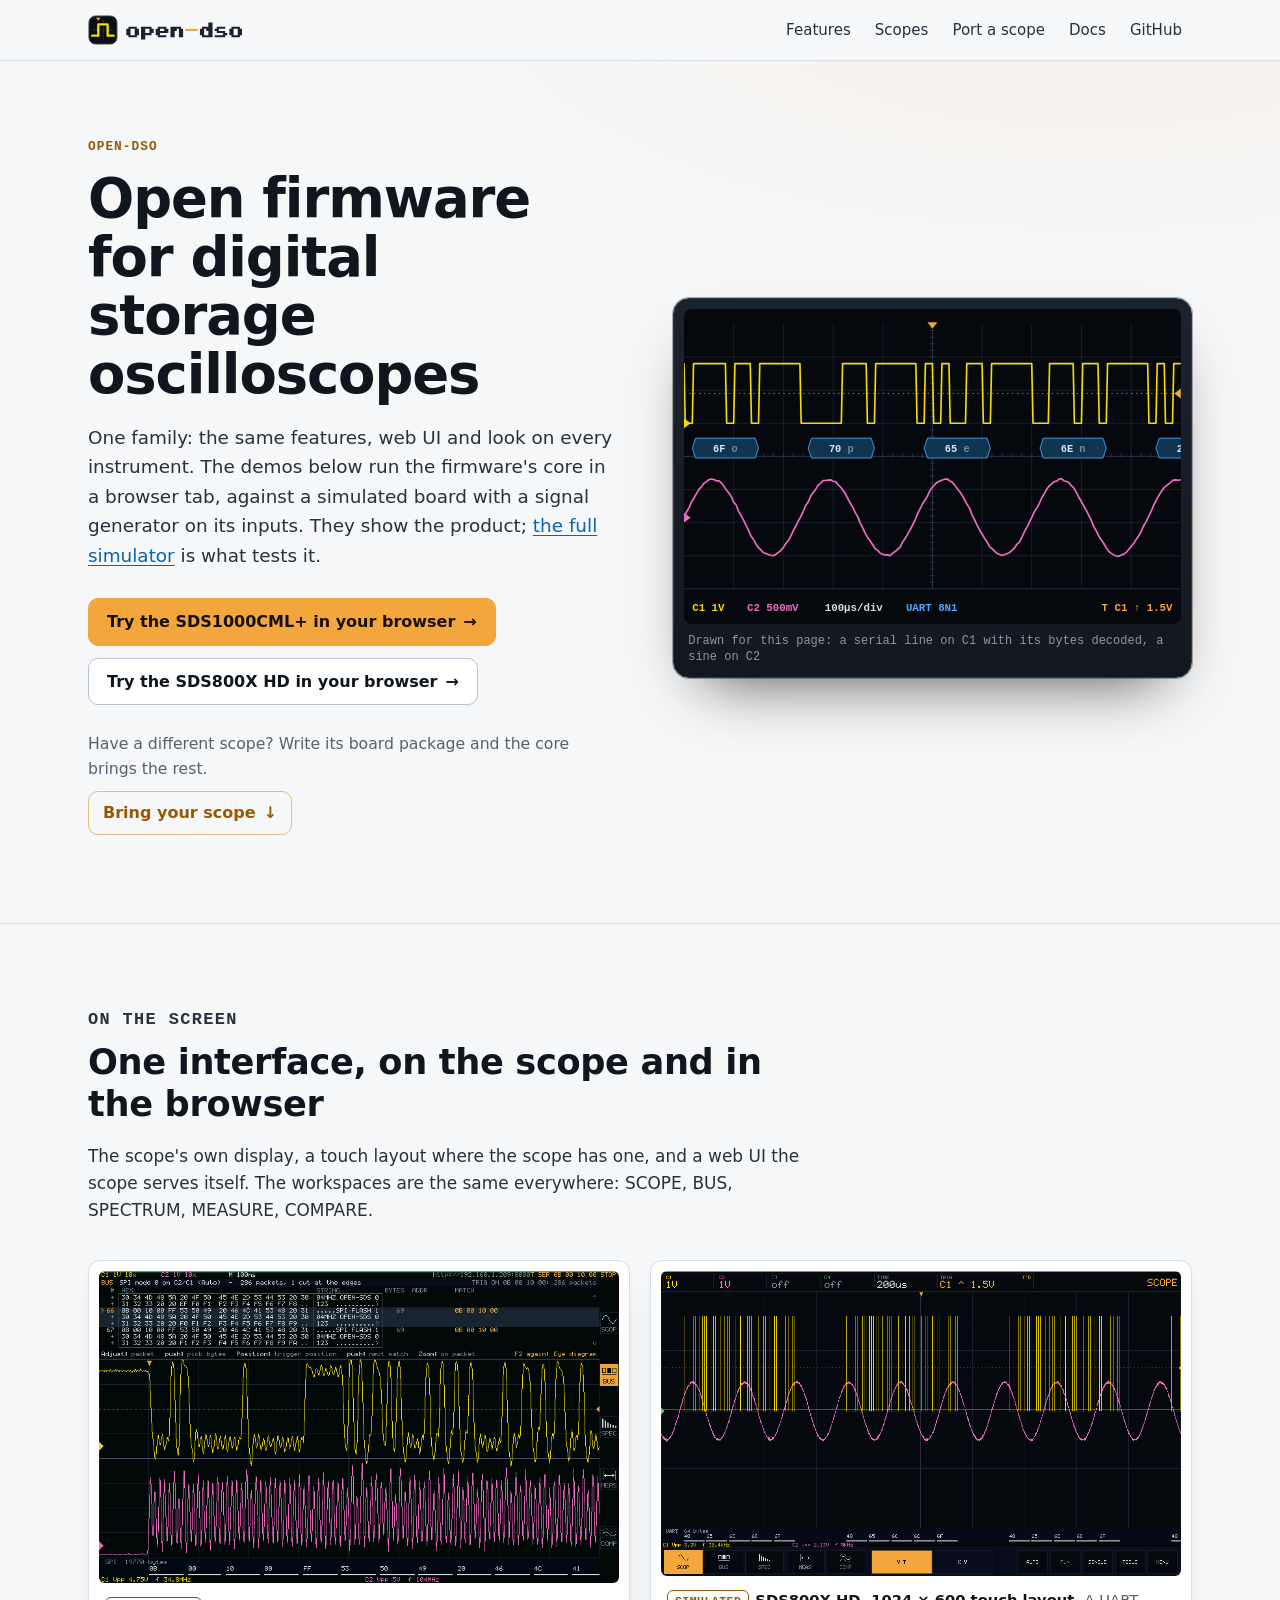
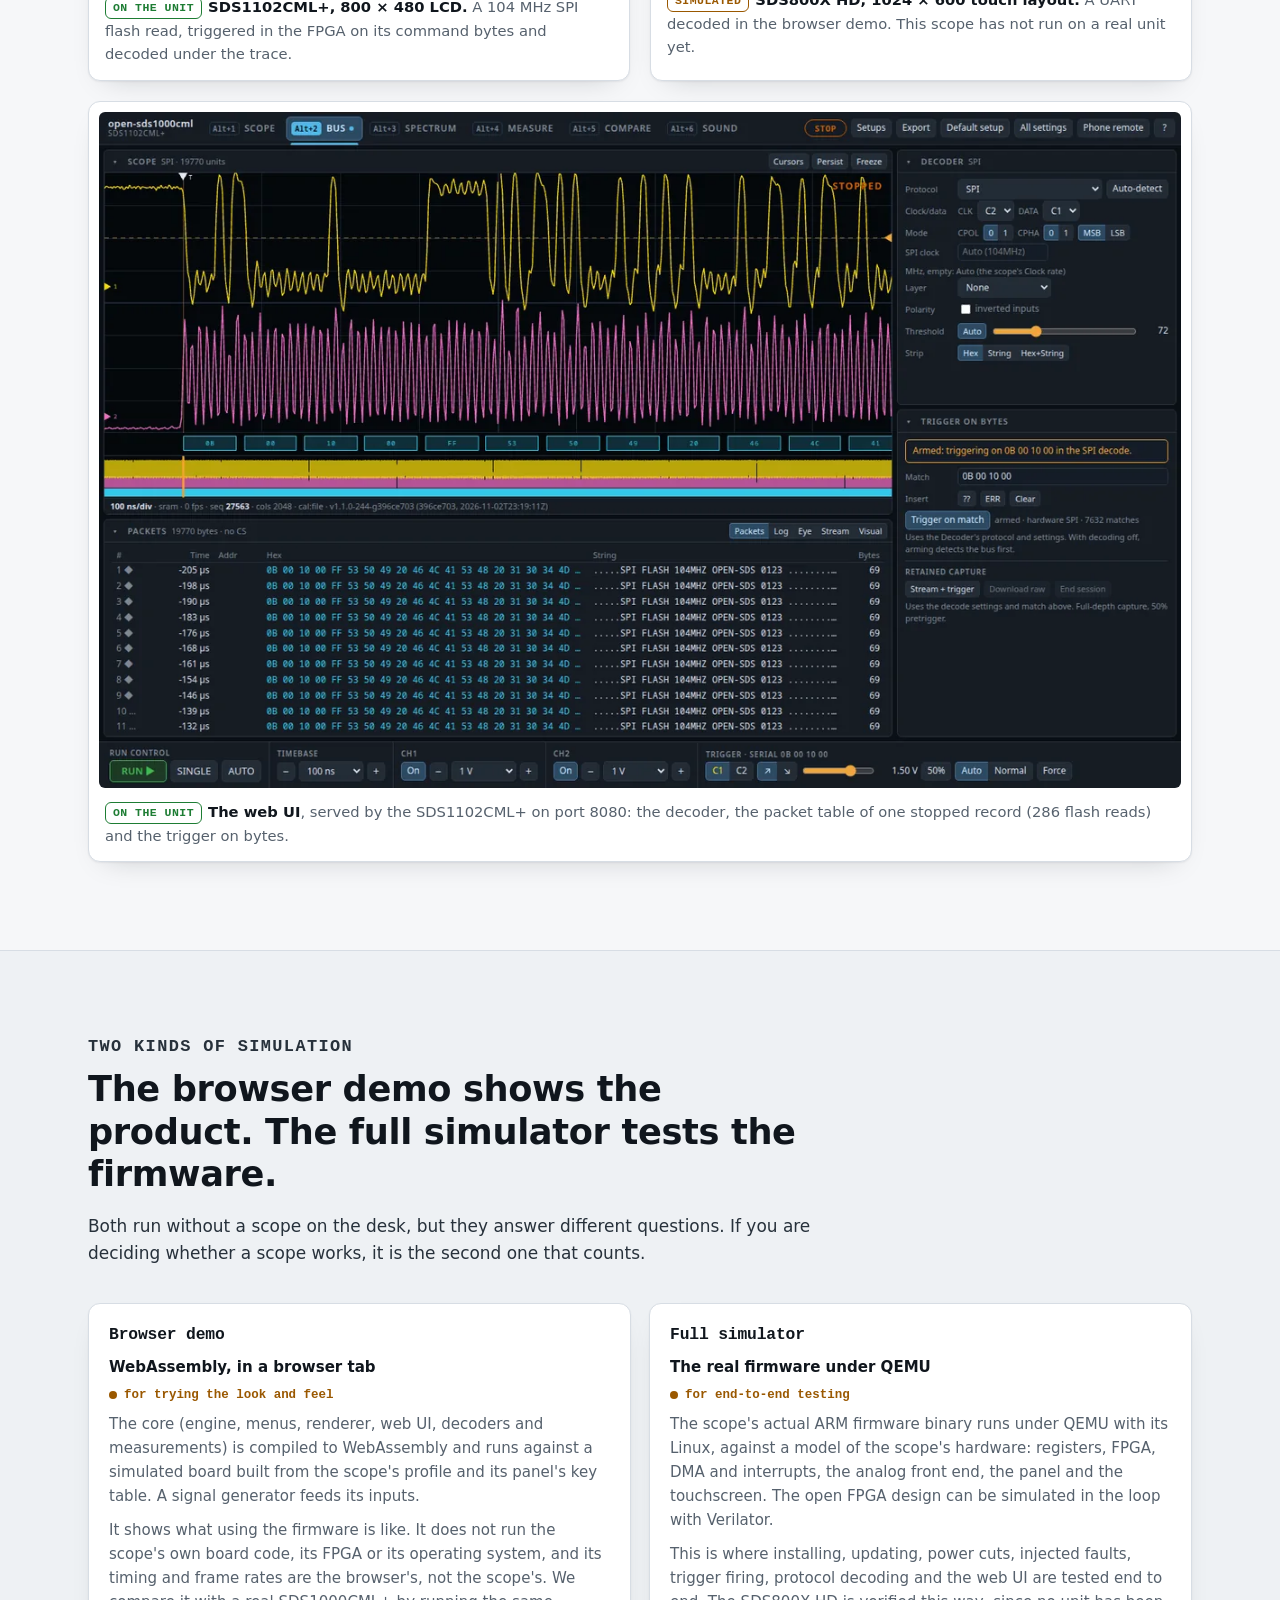
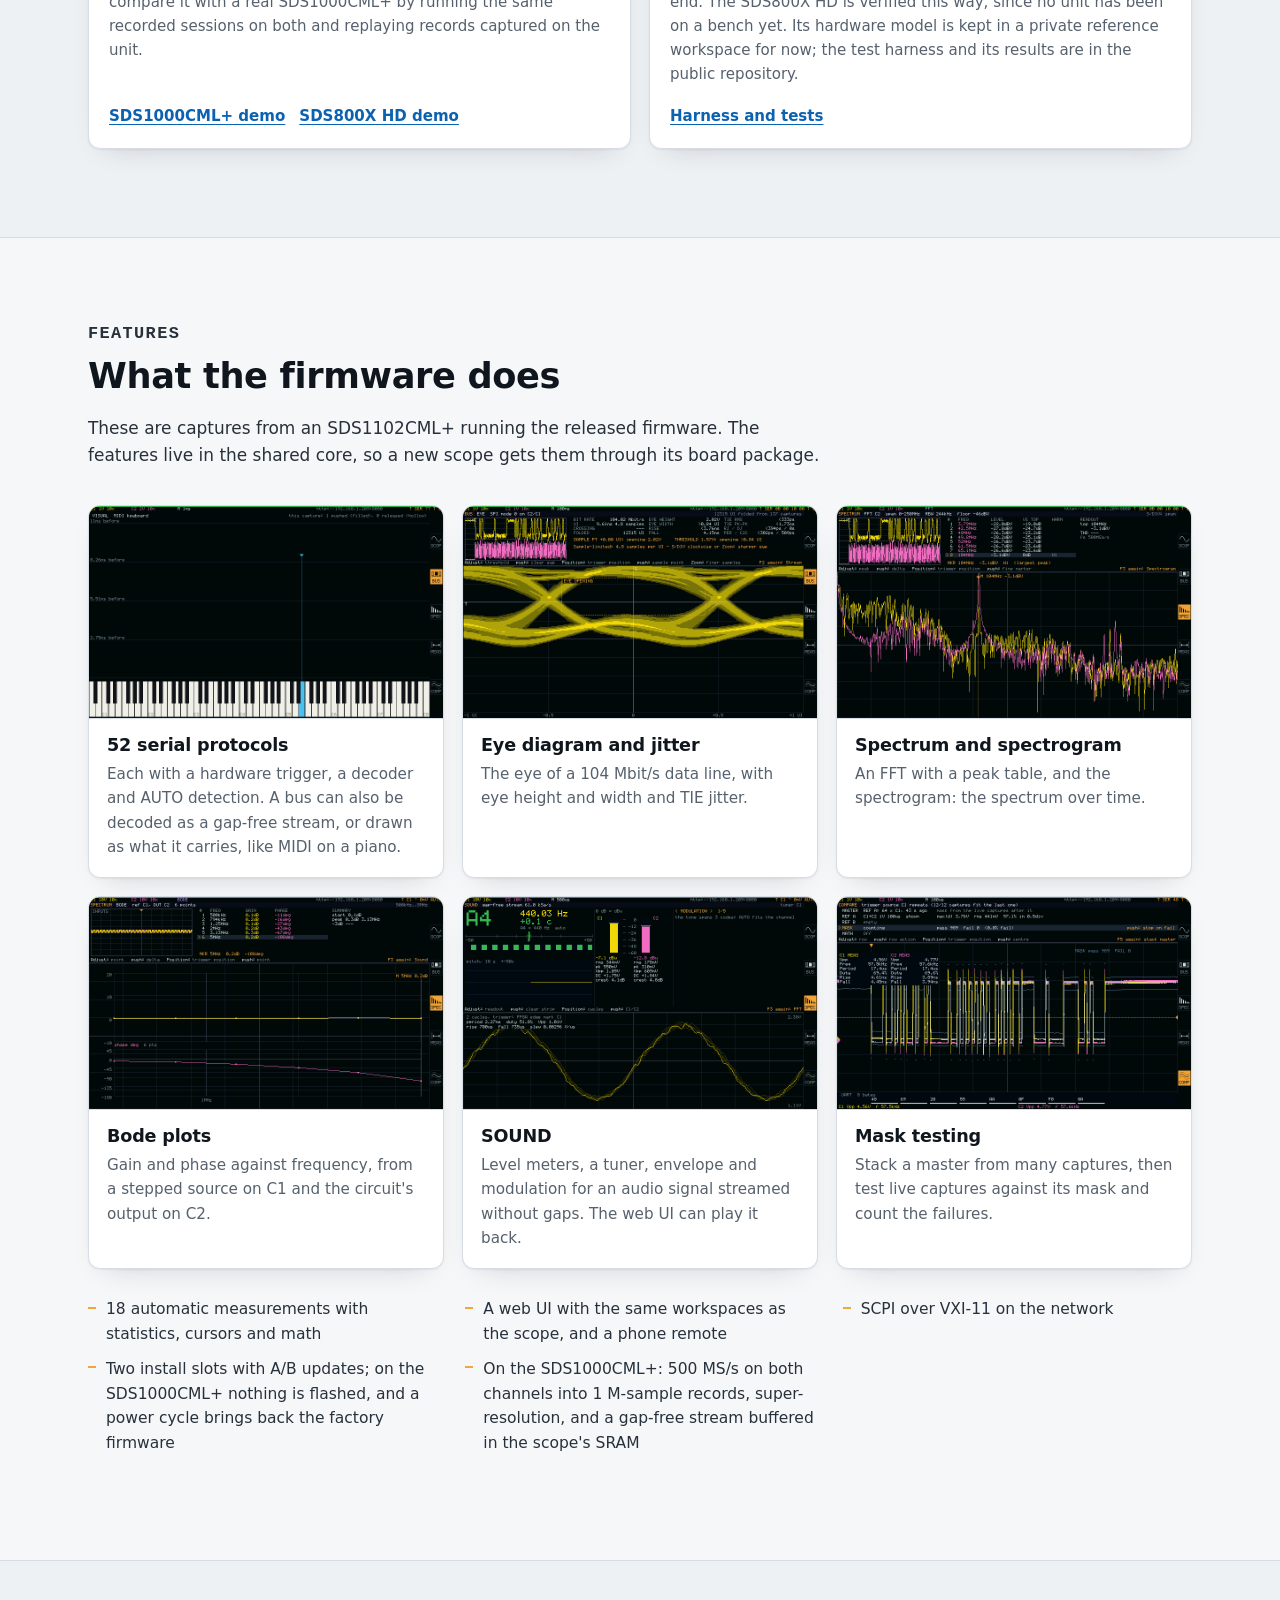
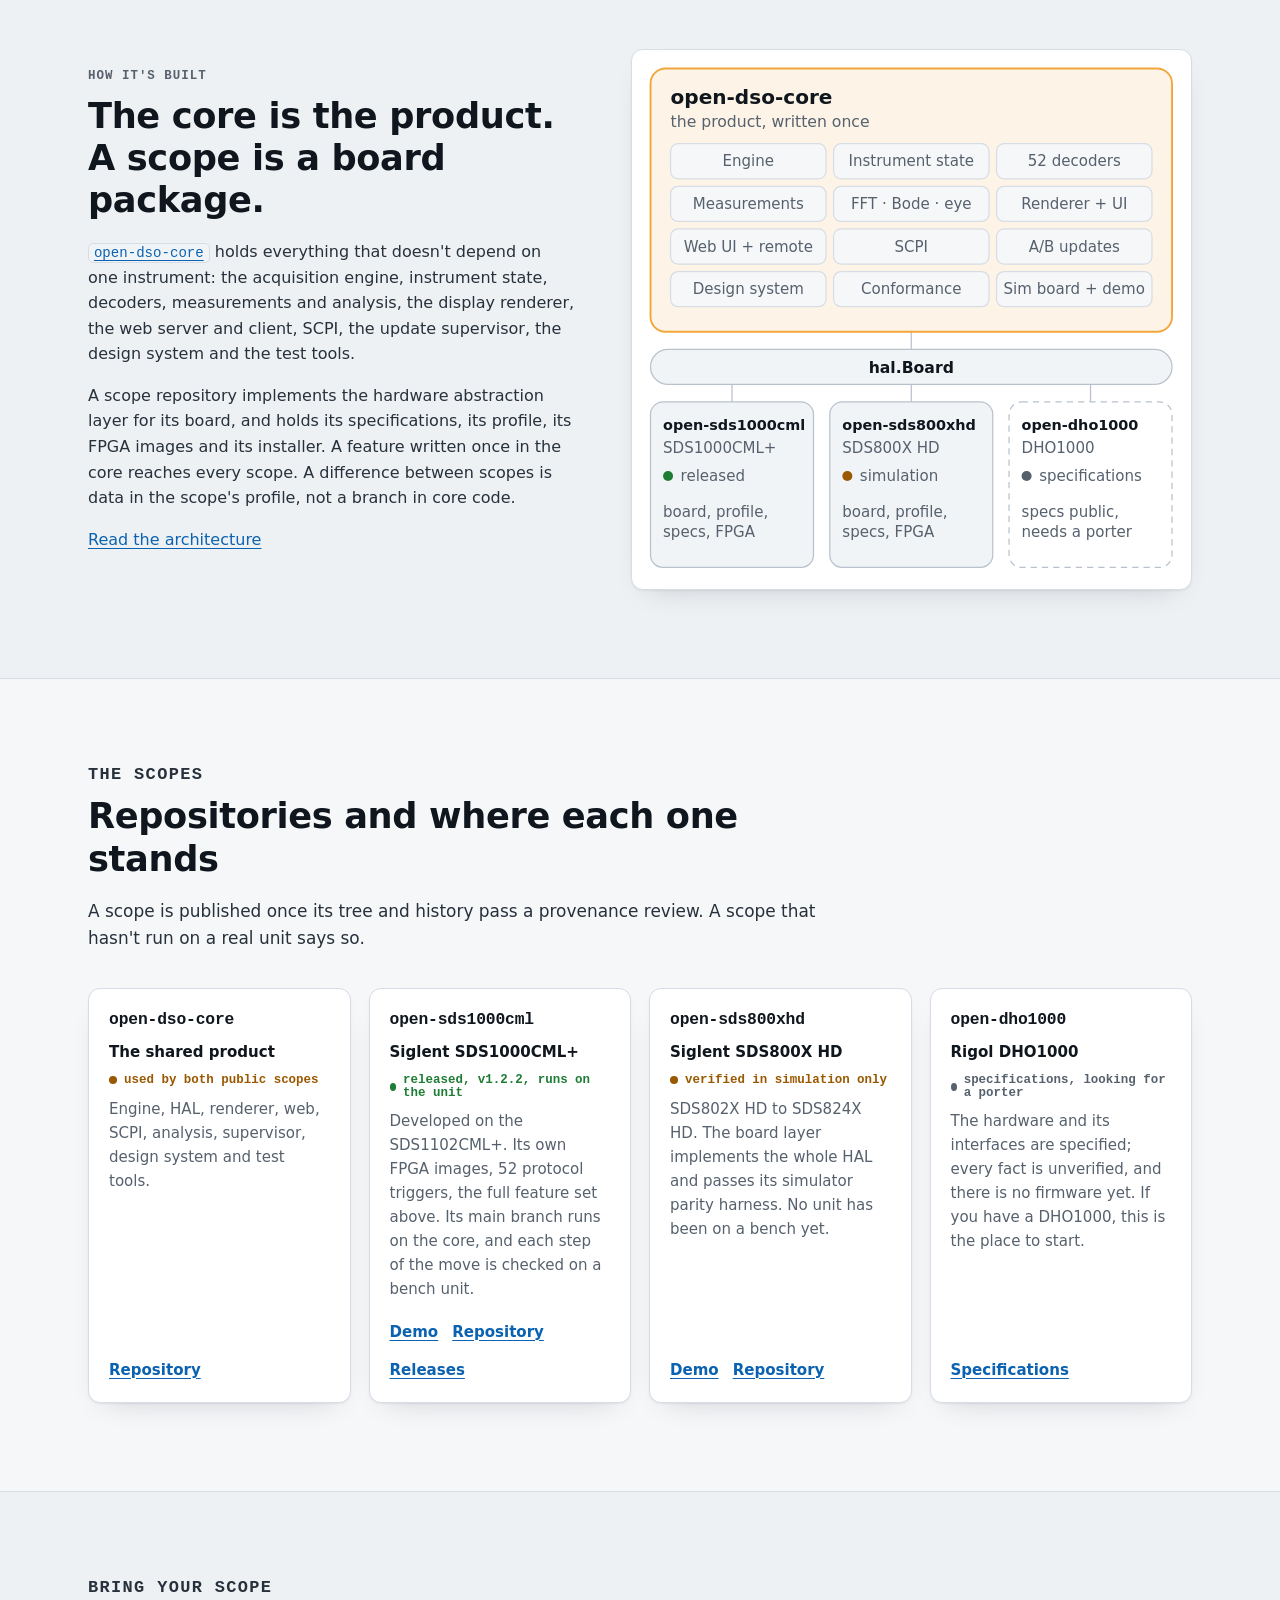
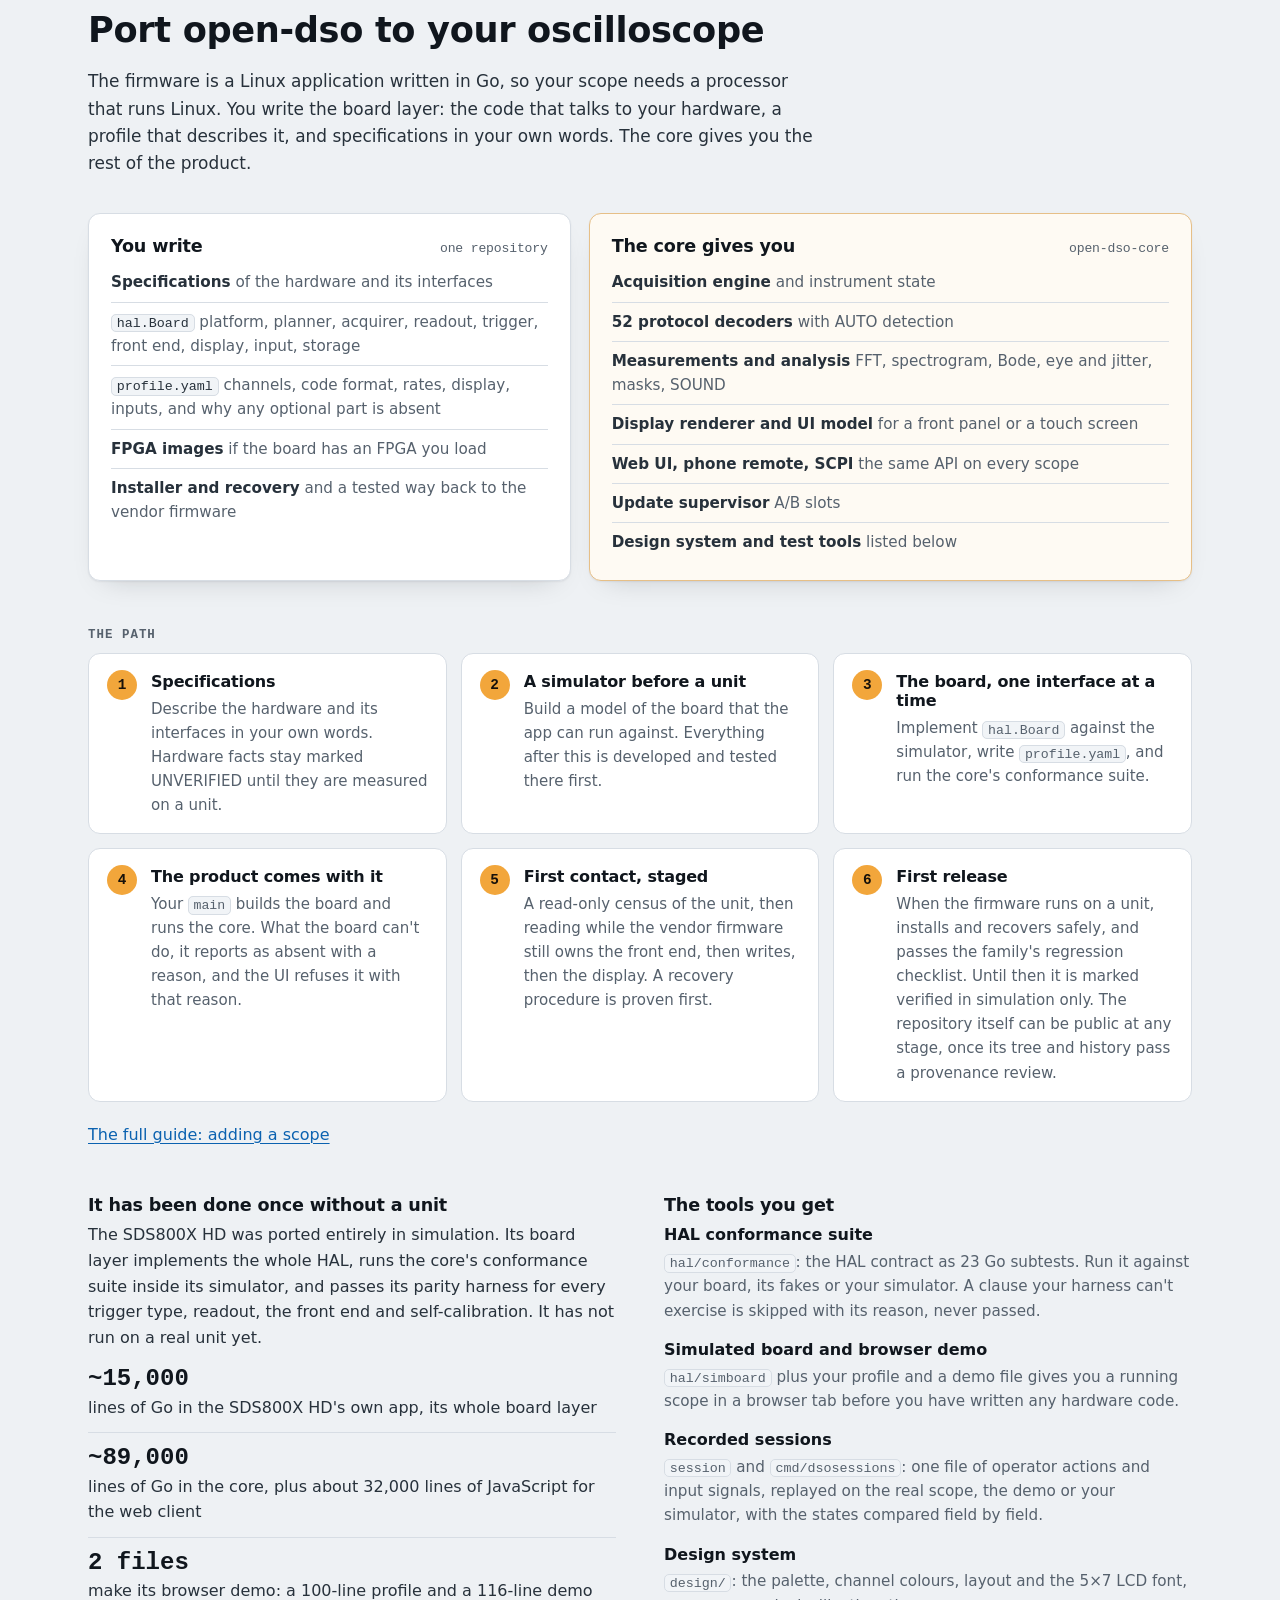
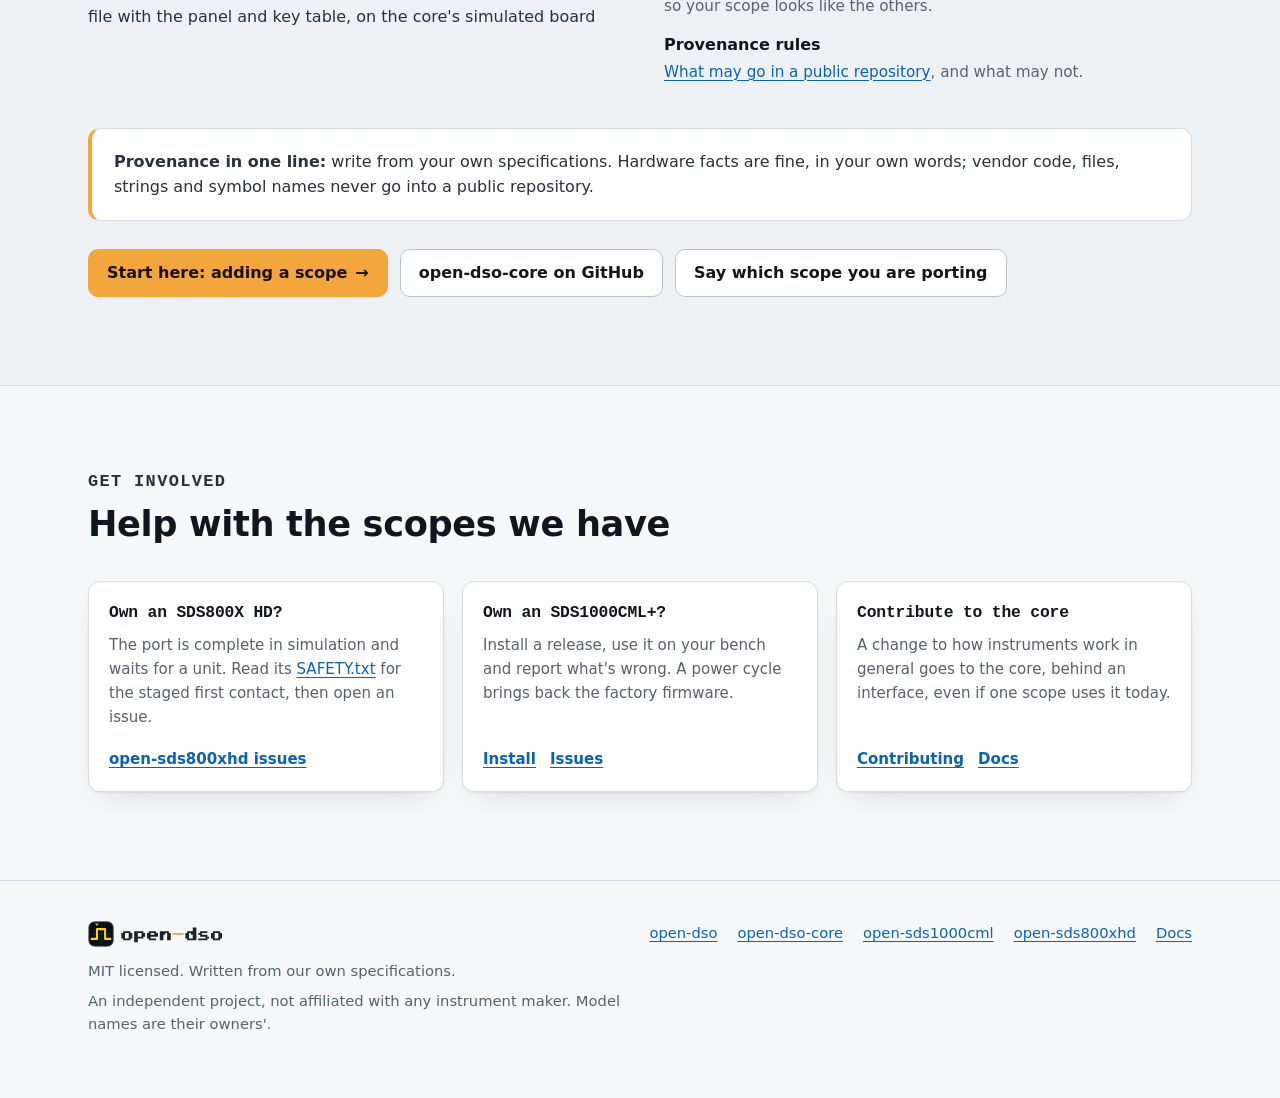
==== commit 94213963: "The DHO1000's specifications are public: looking for someone with a unit to port it Co-Authored-By: " ====
--- a/site/index.html
+++ b/site/index.html
@@ -221,7 +221,7 @@
     <div class="diagram">
       <svg viewBox="0 0 420 404" role="img" aria-labelledby="arch-t arch-d">
         <title id="arch-t">How the family is built</title>
-        <desc id="arch-d">open-dso-core, the product, sits on top. Below it the hal.Board interface, which every scope repository implements: open-sds1000cml (released), open-sds800xhd (verified in simulation) and open-dho1000 (specifications, planned).</desc>
+        <desc id="arch-d">open-dso-core, the product, sits on top. Below it the hal.Board interface, which every scope repository implements: open-sds1000cml (released), open-sds800xhd (verified in simulation) and open-dho1000 (specifications, looking for a porter).</desc>
         <path class="d-line" d="M210 212V226M67 254V268M210 254V268M353 254V268"/>
         <rect class="d-core" x="2" y="2" width="416" height="210" rx="12" stroke-width="1.5"/>
         <text class="d-t" x="18" y="30" font-size="16" font-family="ui-monospace,Menlo,Consolas,monospace">open-dso-core</text>
@@ -257,7 +257,7 @@
           <text class="d-t" x="298" y="290" font-family="ui-monospace,Menlo,Consolas,monospace" font-size="11.5">open-dho1000</text>
           <text class="d-s" x="298" y="309">DHO1000</text>
           <circle cx="302" cy="327" r="4" fill="var(--spec)"/><text class="d-s" x="312" y="331">specifications</text>
-          <text class="d-s" x="298" y="360">private until</text><text class="d-s" x="298" y="376">reviewed</text>
+          <text class="d-s" x="298" y="360">specs public,</text><text class="d-s" x="298" y="376">needs a porter</text>
         </g>
       </svg>
     </div>
@@ -299,8 +299,10 @@
       <article class="card">
         <h3>open-dho1000</h3>
         <p class="model">Rigol DHO1000</p>
-        <span class="status">specifications</span>
-        <p>Being specified. The repository stays private until it passes the provenance review.</p>
+        <span class="status">specifications, looking for a porter</span>
+        <p>The hardware and its interfaces are specified; every fact is unverified, and there is no firmware
+          yet. If you have a DHO1000, this is the place to start.</p>
+        <div class="links"><a href="https://github.com/labeth/open-dho1000">Specifications</a></div>
       </article>
     </div>
   </div>
